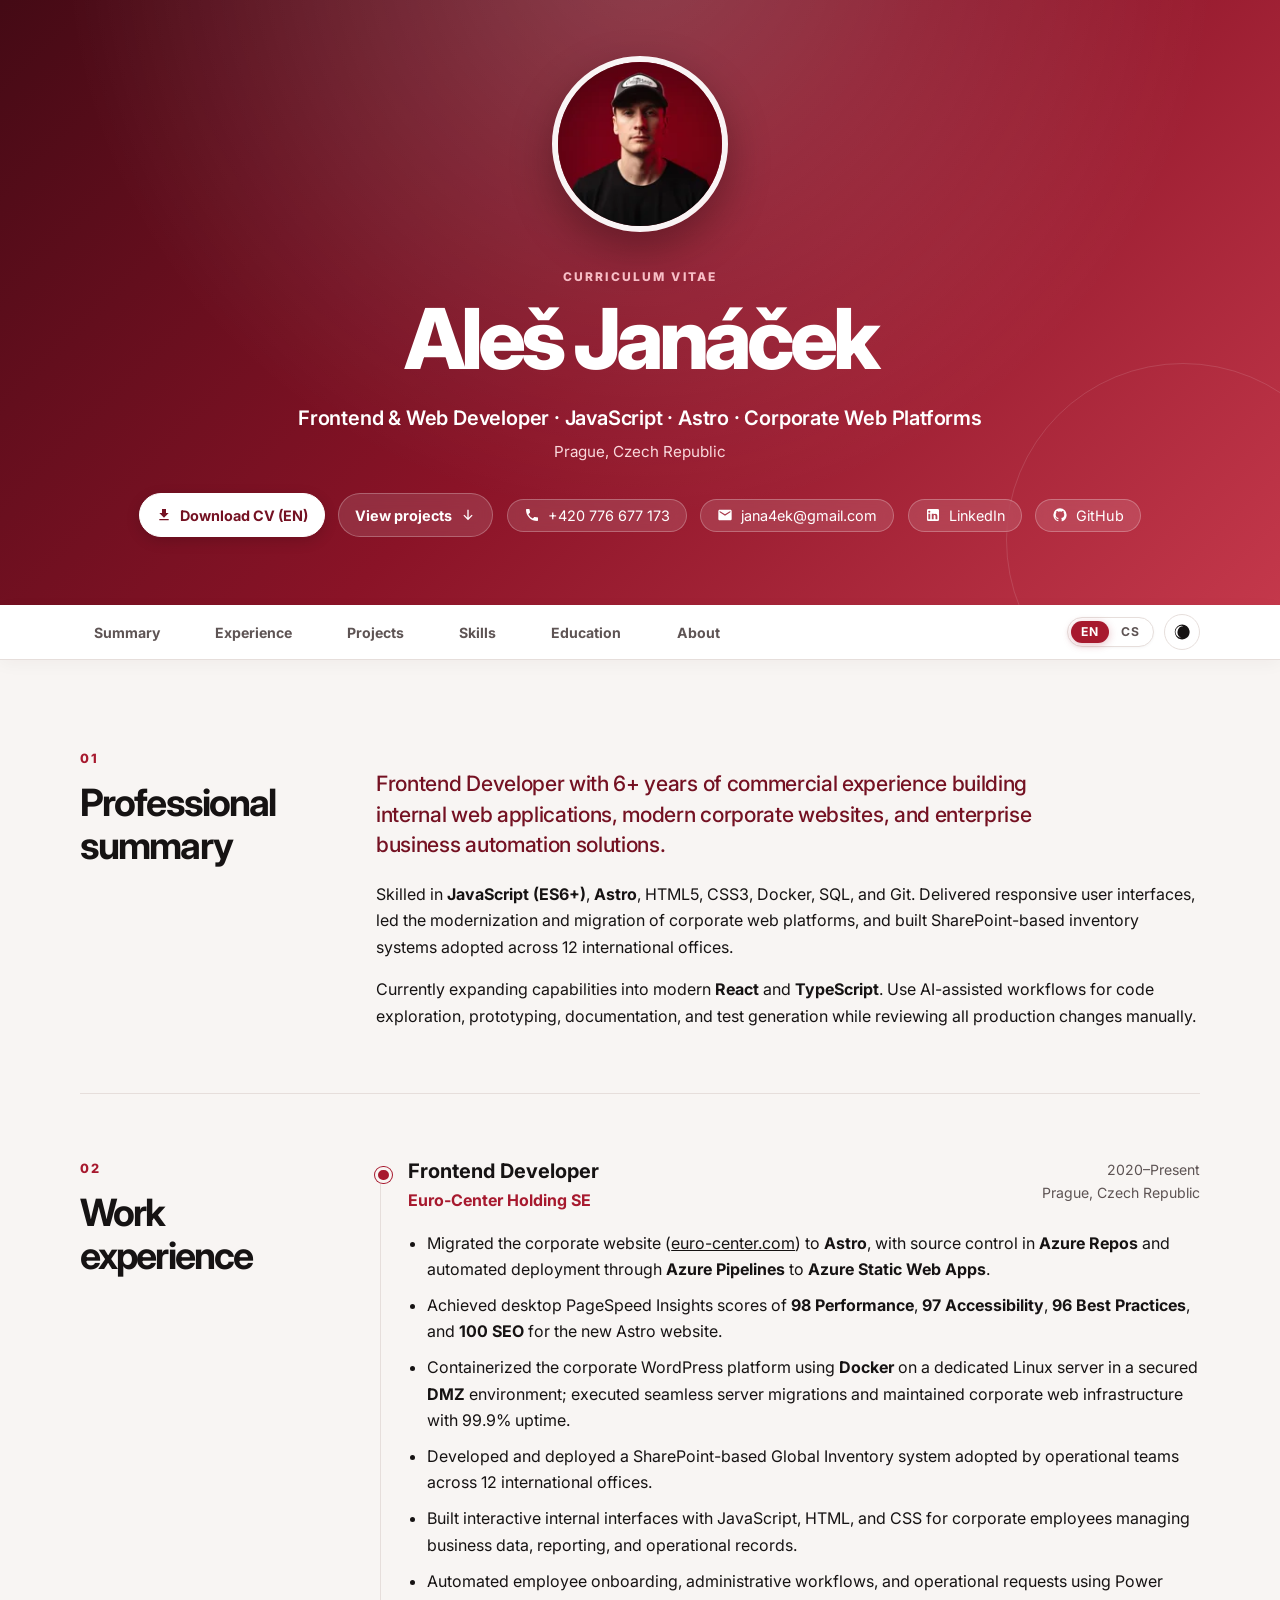
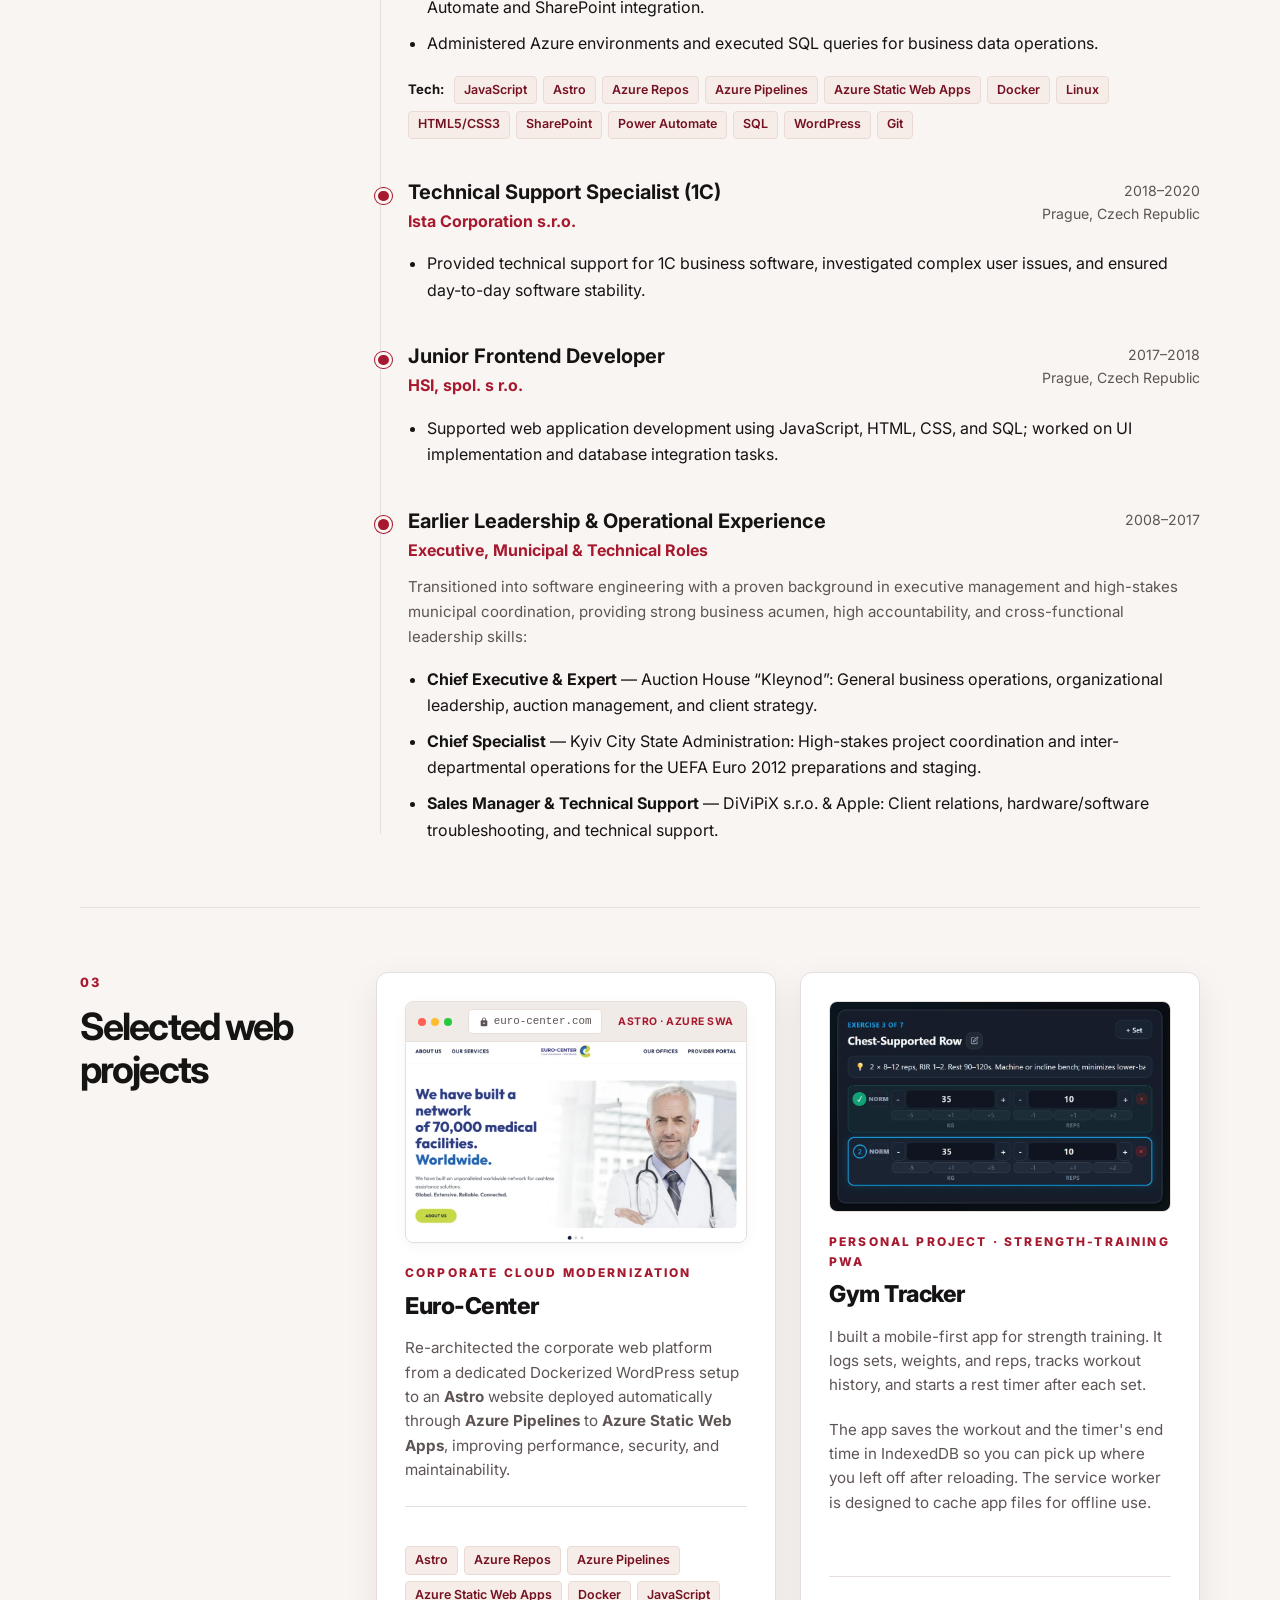
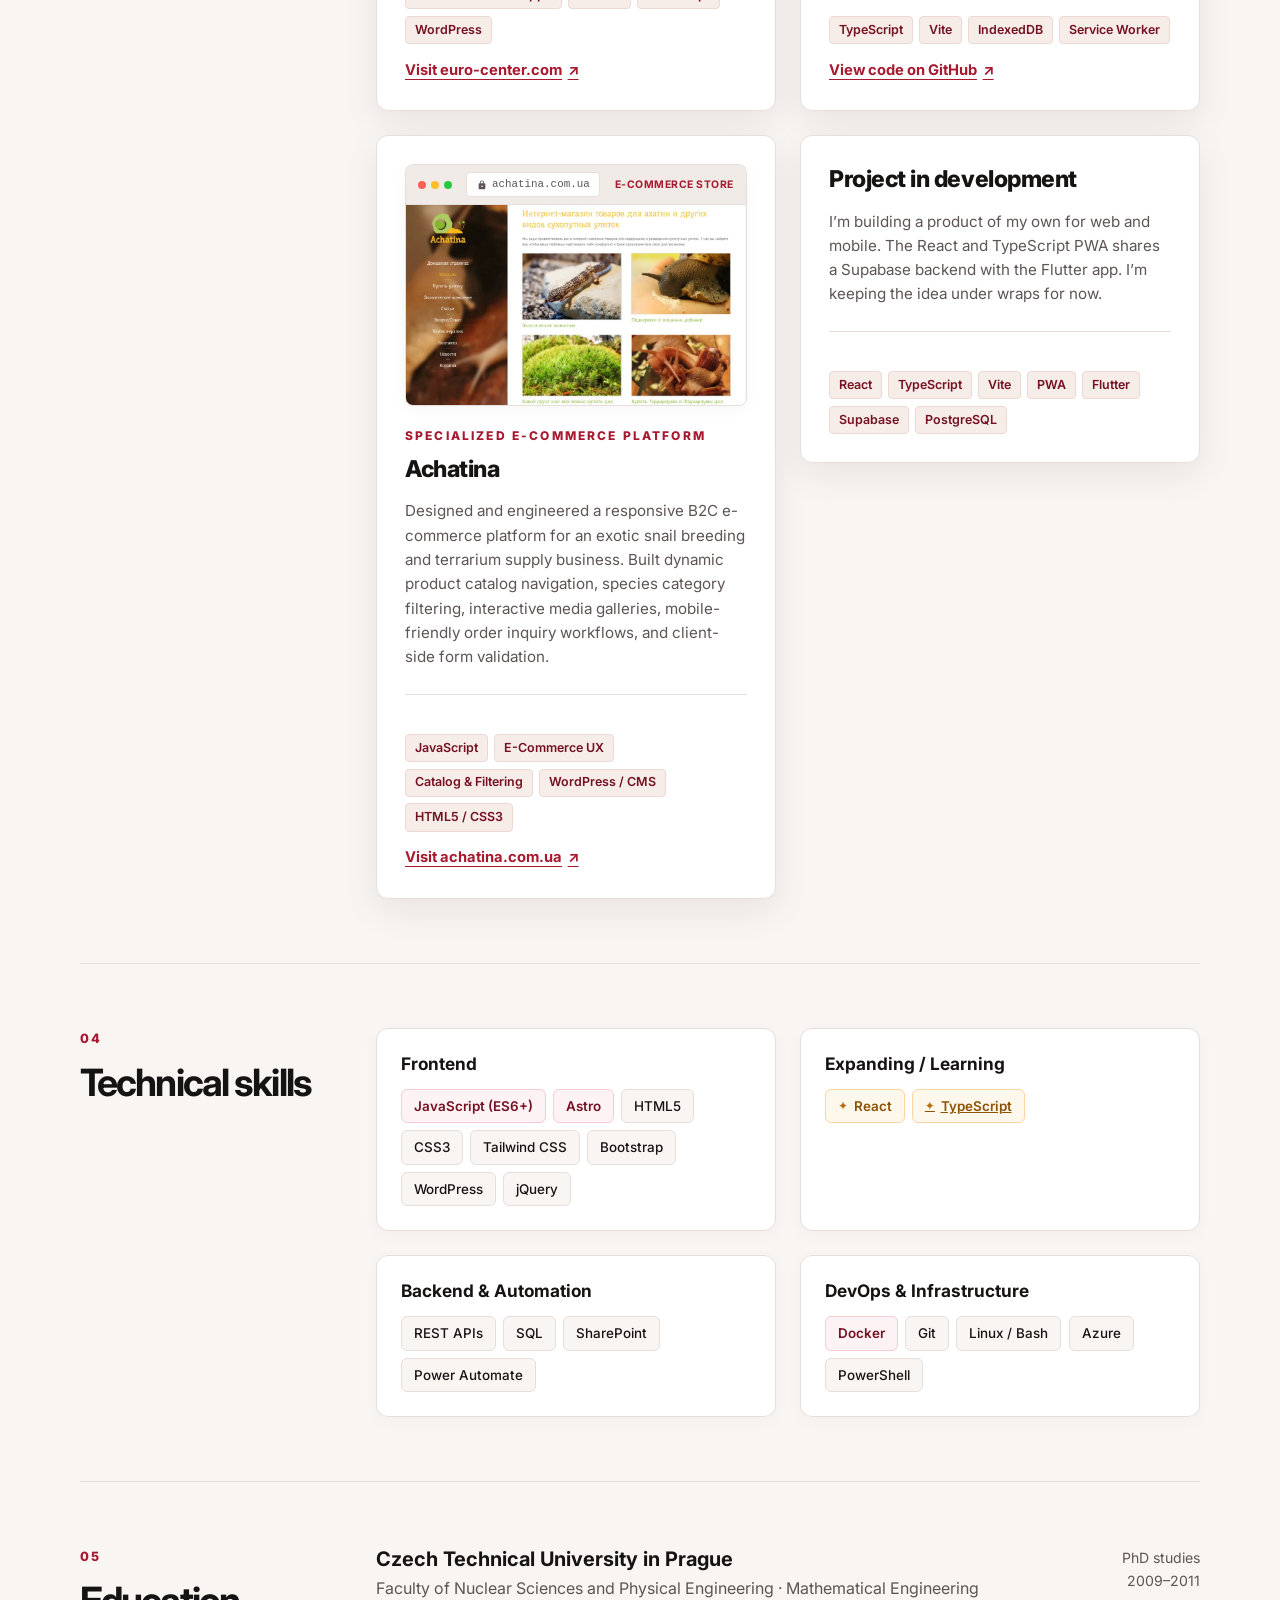
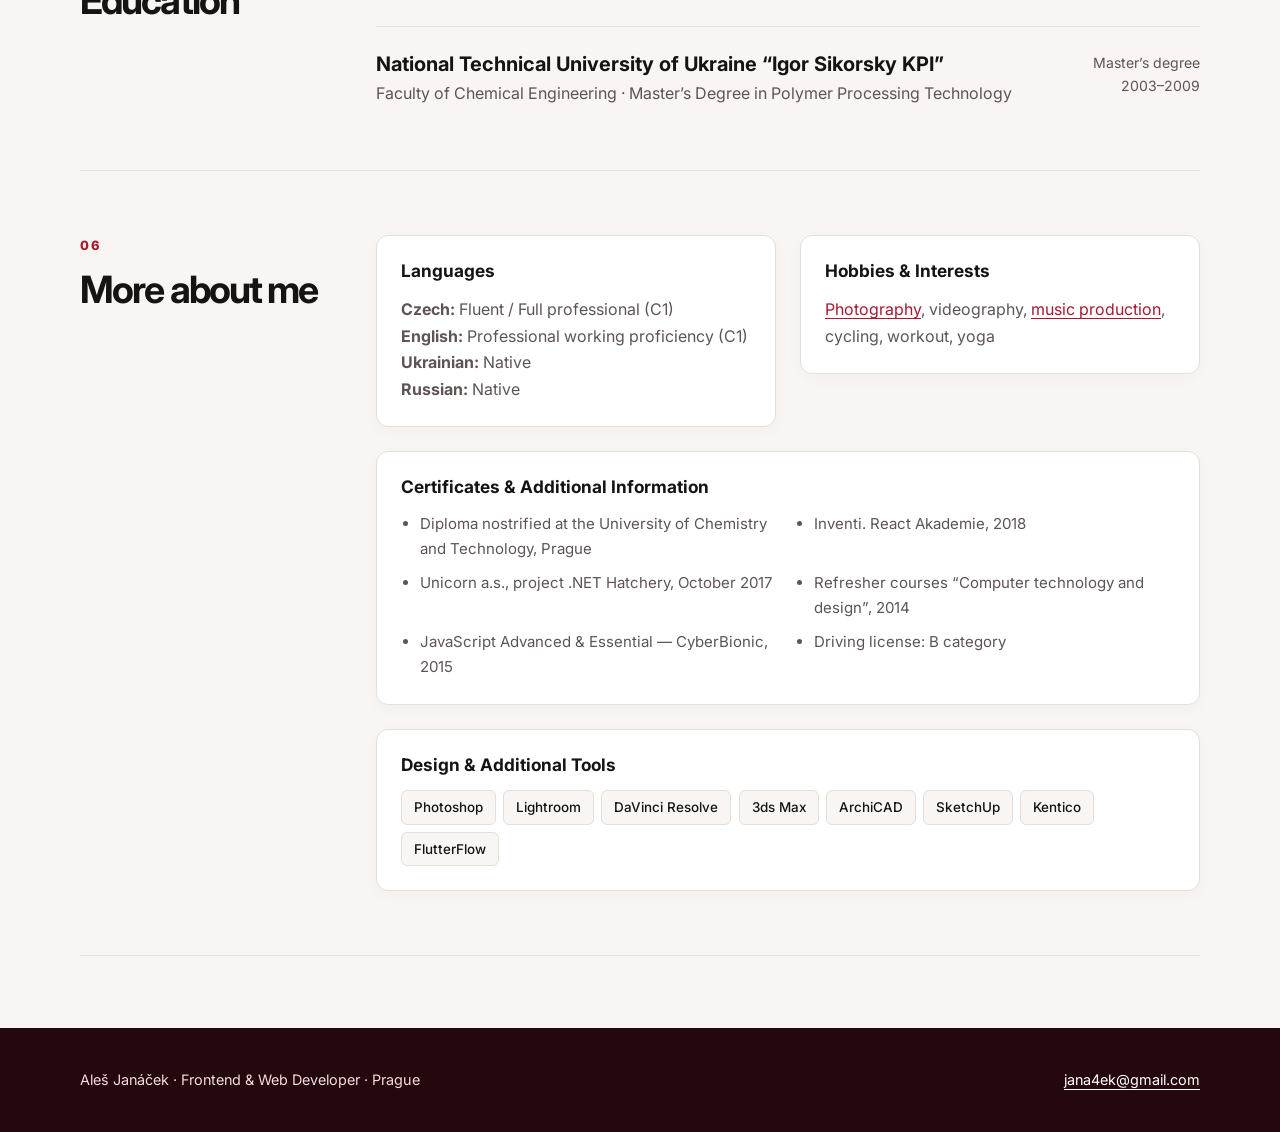
==== index.html @ 068f0a62 "feat: add an anonymous project teaser to the portfolio - Describe the project in English and Czech -" ====
<!doctype html>
<html lang="en">

<head>
    <meta charset="utf-8" />
    <meta name="viewport" content="width=device-width, initial-scale=1" />
    <meta name="description" content="Aleš Janáček — Frontend &amp; Web Developer with 6+ years of commercial experience in JavaScript, Astro, corporate web platforms, and enterprise automation. Based in Prague." />
    <title>Aleš Janáček — Frontend &amp; Web Developer</title>

    <!-- Canonical & Favicon -->
    <link rel="canonical" href="https://svitovan.github.io/" />
    <link rel="icon" type="image/svg+xml" href="favicon.svg" />

    <!-- Open Graph & Social Preview -->
    <meta property="og:type" content="profile" />
    <meta property="og:title" content="Aleš Janáček — Frontend &amp; Web Developer" />
    <meta property="og:description" content="Frontend &amp; Web Developer with 6+ years of commercial experience in JavaScript, Astro, Docker, and corporate web platforms. Based in Prague." />
    <meta property="og:url" content="https://svitovan.github.io/" />
    <meta property="og:image" content="https://svitovan.github.io/red.jpg" />

    <!-- Twitter Card -->
    <meta name="twitter:card" content="summary" />
    <meta name="twitter:title" content="Aleš Janáček — Frontend &amp; Web Developer" />
    <meta name="twitter:description" content="Frontend &amp; Web Developer based in Prague. JavaScript, Astro, corporate web platforms, Docker." />
    <meta name="twitter:image" content="https://svitovan.github.io/red.jpg" />

    <!-- Google Fonts Inter -->
    <link rel="preconnect" href="https://fonts.googleapis.com" />
    <link rel="preconnect" href="https://fonts.gstatic.com" crossorigin />
    <link href="https://fonts.googleapis.com/css2?family=Inter:wght@400;500;600;700;800&display=swap" rel="stylesheet" />

    <!-- Preload Hero Avatar for Instant LCP -->
    <link rel="preload" as="image" href="red-352.webp" type="image/webp" />

    <!-- Early Theme Init (Prevent Flash of Unstyled Theme) -->
    <script>
        (function() {
            const saved = localStorage.getItem('theme');
            if (saved) {
                document.documentElement.setAttribute('data-theme', saved);
            } else if (window.matchMedia && window.matchMedia('(prefers-color-scheme: dark)').matches) {
                document.documentElement.setAttribute('data-theme', 'dark');
            }
        })();
    </script>

    <!-- Early Language Init (Prevent Flash of Untranslated Content) -->
    <script>
        (function() {
            try {
                const urlParams = new URLSearchParams(window.location.search);
                const urlLang = urlParams.get('lang');
                const saved = localStorage.getItem('svitovan_lang');
                const browserLang = (navigator.language || '').toLowerCase();
                const preferred = urlLang === 'en' || urlLang === 'cs' ? urlLang : saved;
                const lang = preferred === 'en' || preferred === 'cs'
                    ? preferred
                    : (browserLang.startsWith('cs') || browserLang.startsWith('sk') ? 'cs' : 'en');
                if (lang === 'cs') {
                    document.documentElement.setAttribute('lang', 'cs');
                }
            } catch (e) {}
        })();
    </script>

    <!-- Schema.org JSON-LD Structured Data for Search Engines & AI Crawlers -->
    <script type="application/ld+json">
    {
        "@context": "https://schema.org",
        "@graph": [
            {
                "@type": "WebSite",
                "@id": "https://svitovan.github.io/#website",
                "url": "https://svitovan.github.io",
                "name": "Aleš Janáček — Frontend & Web Developer Portfolio & CV",
                "description": "Curriculum Vitae and portfolio of Aleš Janáček, Frontend & Web Developer based in Prague specializing in JavaScript, Astro, corporate web platforms, Docker, and Microsoft Azure.",
                "inLanguage": "en-US",
                "publisher": {
                    "@id": "https://svitovan.github.io/#person"
                }
            },
            {
                "@type": "ProfilePage",
                "@id": "https://svitovan.github.io/#profilepage",
                "url": "https://svitovan.github.io",
                "name": "Aleš Janáček — Frontend & Web Developer",
                "isPartOf": {
                    "@id": "https://svitovan.github.io/#website"
                },
                "about": {
                    "@id": "https://svitovan.github.io/#person"
                },
                "mainEntity": {
                    "@id": "https://svitovan.github.io/#person"
                },
                "primaryImageOfPage": {
                    "@id": "https://svitovan.github.io/#primaryimage"
                },
                "inLanguage": "en-US"
            },
            {
                "@type": "ImageObject",
                "@id": "https://svitovan.github.io/#primaryimage",
                "url": "https://svitovan.github.io/red.jpg",
                "contentUrl": "https://svitovan.github.io/red.jpg",
                "caption": "Aleš Janáček"
            },
            {
                "@type": "Person",
                "@id": "https://svitovan.github.io/#person",
                "name": "Aleš Janáček",
                "alternateName": "Alesh Yanachek",
                "jobTitle": "Frontend & Web Developer",
                "image": {
                    "@id": "https://svitovan.github.io/#primaryimage"
                },
                "description": "Frontend & Web Developer with 6+ years of commercial experience specializing in JavaScript, Astro, corporate web platforms, Docker in DMZ perimeters, and Microsoft Azure.",
                "url": "https://svitovan.github.io",
                "telephone": "+420 776 677 173",
                "email": "mailto:jana4ek@gmail.com",
                "address": {
                    "@type": "PostalAddress",
                    "addressLocality": "Prague",
                    "addressCountry": "CZ"
                },
                "sameAs": [
                    "https://www.linkedin.com/in/ajanacek/",
                    "https://github.com/Svitovan",
                    "https://www.flickr.com/photos/yanchyk/albums/72157648694393397",
                    "https://soundcloud.com/svitovan/tracks"
                ],
                "knowsLanguage": ["cs", "en", "uk", "ru"],
                "worksFor": {
                    "@type": "Organization",
                    "name": "Euro-Center Holding SE",
                    "url": "https://www.euro-center.com"
                },
                "hasOccupation": {
                    "@type": "Occupation",
                    "name": "Frontend & Web Developer",
                    "occupationalCategory": "15-1254.00",
                    "skills": "JavaScript, Astro, React, TypeScript, HTML5, CSS3, Docker, Microsoft Azure, Azure Repos, Azure Pipelines, Azure Static Web Apps, Git, CI/CD, Web Automation, SharePoint, Power Automate, SQL, WordPress"
                },
                "alumniOf": [
                    {
                        "@type": "CollegeOrUniversity",
                        "name": "Czech Technical University in Prague (ČVUT)",
                        "department": "Faculty of Nuclear Sciences and Physical Engineering"
                    },
                    {
                        "@type": "CollegeOrUniversity",
                        "name": "National Technical University of Ukraine “Igor Sikorsky KPI”",
                        "department": "Faculty of Chemical Engineering"
                    }
                ],
                "knowsAbout": [
                    "JavaScript",
                    "Astro",
                    "React",
                    "TypeScript",
                    "HTML5",
                    "CSS3",
                    "Docker",
                    "Microsoft Azure",
                    "Azure Repos",
                    "Azure Pipelines",
                    "Azure Static Web Apps",
                    "Git",
                    "CI/CD",
                    "Web Automation",
                    "Core Web Vitals",
                    "SharePoint",
                    "Power Automate",
                    "SQL",
                    "WordPress",
                    "Linux"
                ]
            },
            {
                "@type": "CreativeWork",
                "@id": "https://svitovan.github.io/#project-eurocenter",
                "name": "Euro-Center Corporate Platform Modernization",
                "headline": "Astro website migration deployed via Azure Pipelines to Azure Static Web Apps",
                "url": "https://www.euro-center.com",
                "creator": {
                    "@id": "https://svitovan.github.io/#person"
                },
                "keywords": [
                    "Astro",
                    "Azure Repos",
                    "Azure Pipelines",
                    "Azure Static Web Apps",
                    "JavaScript",
                    "Microsoft Azure",
                    "CI/CD",
                    "Core Web Vitals",
                    "Docker"
                ]
            },
            {
                "@type": "SoftwareSourceCode",
                "@id": "https://svitovan.github.io/#project-gym-tracker",
                "name": "Gym Tracker",
                "description": "Mobile-first strength-training PWA with workout logging, a rest timer, and local session recovery.",
                "codeRepository": "https://github.com/Svitovan/gym-tracker",
                "programmingLanguage": "TypeScript",
                "creator": {
                    "@id": "https://svitovan.github.io/#person"
                },
                "keywords": ["Vite", "IndexedDB", "Service Worker", "Progressive Web App"]
            },
            {
                "@type": "CreativeWork",
                "@id": "https://svitovan.github.io/#project-achatina",
                "name": "Achatina Specialized E-Commerce Platform",
                "headline": "Specialized B2C e-commerce platform and product catalog for exotic snails and terrarium supplies",
                "url": "https://www.achatina.com.ua",
                "creator": {
                    "@id": "https://svitovan.github.io/#person"
                },
                "keywords": [
                    "E-Commerce",
                    "JavaScript",
                    "Product Catalog",
                    "WordPress",
                    "HTML5",
                    "CSS3",
                    "Filtering"
                ]
            }
        ]
    }
    </script>

    <!-- Stylesheet with cache-busting -->
    <link rel="stylesheet" href="style.css?v=20261117_3" />
</head>

<body>
    <header class="profile-header">
        <div class="container profile">
            <picture class="profile-picture">
                <source type="image/webp" srcset="red-176.webp 1x, red-352.webp 2x" />
                <source type="image/jpeg" srcset="red-352.jpg 2x, red.jpg 1x" />
                <img class="profile-image" src="red-352.jpg" alt="Portrait of Aleš Janáček" width="176" height="176" fetchpriority="high" decoding="async" />
            </picture>
            <p class="profile-kicker" data-i18n="profile_kicker">Curriculum Vitae</p>
            <h1>Aleš Janáček</h1>
            <p class="profile-role" data-i18n="profile_role">
                Frontend &amp; Web Developer · JavaScript · Astro · Corporate Web Platforms
            </p>
            <p class="profile-location" data-i18n="profile_location">Prague, Czech Republic</p>

            <div class="profile-links">
                <div class="profile-actions">
                    <a class="contact-item cv-download-btn" href="CV-Ales-Janacek.pdf" download="CV-Ales-Janacek.pdf"
                        title="Download the English CV (PDF)"
                        data-i18n-attr="href:download_cv_file,download:download_cv_file,title:download_cv_title">
                        <svg width="16" height="16" viewBox="0 0 24 24" fill="currentColor" aria-hidden="true">
                            <path d="M19 9h-4V3H9v6H5l7 7 7-7zM5 18v2h14v-2H5z"/>
                        </svg>
                        <span data-i18n="download_cv">Download CV (EN)</span>
                    </a>
                    <a class="contact-item" href="#projects">
                        <span data-i18n="view_projects">View projects</span>
                        <svg width="16" height="16" viewBox="0 0 24 24" fill="currentColor" aria-hidden="true">
                            <path d="M11 4h2v12l4.5-4.5 1.4 1.4L12 20l-6.9-7.1 1.4-1.4L11 16z"/>
                        </svg>
                    </a>
                </div>
                <nav class="contact-links" aria-label="Contact links" data-i18n-attr="aria-label:contact_links_label">
                    <!-- Phone -->
                    <a class="contact-item" href="tel:+420776677173">
                        <svg width="16" height="16" viewBox="0 0 24 24" fill="currentColor" aria-hidden="true">
                            <path d="M6.62 10.79a15.053 15.053 0 006.59 6.59l2.2-2.2c.27-.27.67-.36 1.02-.24 1.12.37 2.33.57 3.57.57.55 0 1 .45 1 1V20c0 .55-.45 1-1 1-9.39 0-17-7.61-17-17 0-.55.45-1 1-1h3.5c.55 0 1 .45 1 1 0 1.25.2 2.45.57 3.57.11.35.03.74-.25 1.02l-2.2 2.2z"/>
                        </svg>
                        <span>+420 776 677 173</span>
                    </a>

                    <!-- Email -->
                    <a class="contact-item" href="mailto:jana4ek@gmail.com">
                        <svg width="16" height="16" viewBox="0 0 24 24" fill="currentColor" aria-hidden="true">
                            <path d="M20 4H4c-1.1 0-1.99.9-1.99 2L2 18c0 1.1.9 2 2 2h16c1.1 0 2-.9 2-2V6c0-1.1-.9-2-2-2zm0 4l-8 5-8-5V6l8 5 8-5v2z"/>
                        </svg>
                        <span>jana4ek@gmail.com</span>
                    </a>

                    <!-- LinkedIn -->
                    <a class="contact-item" href="https://www.linkedin.com/in/ajanacek/" target="_blank" rel="noreferrer">
                        <svg width="16" height="16" viewBox="0 0 24 24" fill="currentColor" aria-hidden="true">
                            <path d="M19 3a2 2 0 0 1 2 2v14a2 2 0 0 1-2 2H5a2 2 0 0 1-2-2V5a2 2 0 0 1 2-2h14m-.5 15.5v-5.3a3.26 3.26 0 0 0-3.26-3.26c-.85 0-1.84.52-2.28 1.3v-1.11h-2.79v8.37h2.79v-4.93c0-.77.62-1.4 1.39-1.4a1.4 1.4 0 0 1 1.4 1.4v4.93h2.75M6.46 8.76a1.62 1.62 0 1 0 0-3.24 1.62 1.62 0 0 0 0 3.24M7.85 18.5v-8.37H5.06v8.37h2.79z"/>
                        </svg>
                        <span>LinkedIn</span>
                    </a>

                    <!-- GitHub -->
                    <a class="contact-item" href="https://github.com/Svitovan" target="_blank" rel="noreferrer">
                        <svg width="16" height="16" viewBox="0 0 24 24" fill="currentColor" aria-hidden="true">
                            <path d="M12 2A10 10 0 0 0 2 12c0 4.42 2.87 8.17 6.84 9.5.5.08.66-.23.66-.5v-1.69c-2.77.6-3.36-1.34-3.36-1.34-.46-1.16-1.11-1.47-1.11-1.47-.91-.62.07-.6.07-.6 1 .07 1.53 1.03 1.53 1.03.87 1.52 2.34 1.07 2.91.83.1-.65.35-1.09.63-1.34-2.22-.25-4.55-1.11-4.55-4.92 0-1.11.38-2 1.03-2.71-.1-.25-.45-1.29.1-2.64 0 0 .84-.27 2.75 1.02.79-.22 1.65-.33 2.5-.33.85 0 1.71.11 2.5.33 1.91-1.29 2.75-1.02 2.75-1.02.55 1.35.2 2.39.1 2.64.65.71 1.03 1.6 1.03 2.71 0 3.82-2.34 4.66-4.57 4.91.36.31.69.92.69 1.85V21c0 .27.16.59.67.5C19.14 20.16 22 16.42 22 12A10 10 0 0 0 12 2z"/>
                        </svg>
                        <span>GitHub</span>
                    </a>
                </nav>
            </div>
        </div>
    </header>

    <nav class="page-nav" aria-label="Page navigation" data-i18n-attr="aria-label:nav_label">
        <div class="container nav-inner">
            <button class="section-menu-toggle" type="button" aria-controls="section-links" aria-expanded="false" hidden>
                <span data-i18n="nav_sections">Sections</span>
            </button>
            <div class="nav-links" id="section-links">
                <a href="#summary" data-i18n="nav_summary">Summary</a>
                <a href="#experience" data-i18n="nav_experience">Experience</a>
                <a href="#projects" data-i18n="nav_projects">Projects</a>
                <a href="#skills" data-i18n="nav_skills">Skills</a>
                <a href="#education" data-i18n="nav_education">Education</a>
                <a href="#details" data-i18n="nav_about">About</a>
            </div>
            <div class="nav-controls">
                <div class="lang-switch" role="group" aria-label="Select language" data-i18n-attr="aria-label:lang_switch_label">
                    <button type="button" class="lang-btn active" data-lang="en" aria-pressed="true">EN</button>
                    <button type="button" class="lang-btn" data-lang="cs" aria-pressed="false">CS</button>
                </div>
                <button id="theme-toggle" class="theme-toggle-btn" type="button" aria-label="Toggle dark mode" title="Toggle dark/light theme" data-i18n-attr="aria-label:theme_toggle_label,title:theme_toggle_title">
                    <svg class="sun-icon" width="18" height="18" viewBox="0 0 24 24" fill="currentColor" aria-hidden="true">
                        <path d="M12 7c-2.76 0-5 2.24-5 5s2.24 5 5 5 5-2.24 5-5-2.24-5-5-5zM2 13h2c.55 0 1-.45 1-1s-.45-1-1-1H2c-.55 0-1 .45-1 1s.45 1 1 1zm18 0h2c.55 0 1-.45 1-1s-.45-1-1-1h-2c-.55 0-1 .45-1 1s.45 1 1 1zM11 2v2c0 .55.45 1 1 1s1-.45 1-1V2c0-.55-.45-1-1-1s-1 .45-1 1zm0 18v2c0 .55.45 1 1 1s1-.45 1-1v-2c0-.55-.45-1-1-1s-1 .45-1 1zM5.99 4.58a.996.996 0 00-1.41 0 .996.996 0 000 1.41l1.06 1.06c.39.39 1.03.39 1.41 0s.39-1.03 0-1.41L5.99 4.58zm12.37 12.37a.996.996 0 00-1.41 0 .996.996 0 000 1.41l1.06 1.06c.39.39 1.03.39 1.41 0s.39-1.03 0-1.41l-1.06-1.06zm1.06-10.96a.996.996 0 000-1.41.996.996 0 00-1.41 0l-1.06 1.06c-.39.39-.39 1.03 0 1.41s1.03.39 1.41 0l1.06-1.06zM7.05 18.36a.996.996 0 000-1.41.996.996 0 000-1.41l-1.06 1.06c-.39.39-.39 1.03 0 1.41s1.03.39 1.41 0l1.06-1.06z"/>
                    </svg>
                    <svg class="moon-icon" width="18" height="18" viewBox="0 0 24 24" fill="currentColor" aria-hidden="true">
                        <path d="M12.3 2a10 10 0 00-1.9 19.8 10 10 0 0011.6-11.6A10 10 0 0012.3 2zm-1 17.8A8 8 0 1113.8 4.2a8.04 8.04 0 00-2.5 15.6z"/>
                    </svg>
                </button>
            </div>
        </div>
    </nav>

    <main class="container content">
        <!-- 01 Summary -->
        <section id="summary" class="section intro-section" aria-labelledby="summary-title">
            <div class="section-label">
                <span>01</span>
                <h2 id="summary-title" data-i18n="summary_title">Professional summary</h2>
            </div>
            <div class="section-body">
                <p class="lead" data-i18n="summary_lead">
                    Frontend Developer with 6+ years of commercial experience building internal web applications, modern corporate websites, and enterprise business automation solutions.
                </p>
                <p data-i18n-html="summary_p2">
                    Skilled in <strong>JavaScript (ES6+)</strong>, <strong>Astro</strong>, HTML5, CSS3, Docker, SQL, and Git. Delivered responsive user interfaces, led the modernization and migration of corporate web platforms, and built SharePoint-based inventory systems adopted across 12 international offices.
                </p>
                <p data-i18n-html="summary_p3">
                    Currently expanding capabilities into modern <strong>React</strong> and <strong>TypeScript</strong>. Use AI-assisted workflows for code exploration, prototyping, documentation, and test generation while reviewing all production changes manually.
                </p>
            </div>
        </section>

        <!-- 02 Experience -->
        <section id="experience" class="section" aria-labelledby="experience-title">
            <div class="section-label">
                <span>02</span>
                <h2 id="experience-title" data-i18n="experience_title">Work experience</h2>
            </div>
            <div class="section-body timeline">
                <article class="timeline-item">
                    <div class="item-heading">
                        <div>
                            <h3 data-i18n="exp1_role">Frontend Developer</h3>
                            <p class="company">Euro-Center Holding SE</p>
                        </div>
                        <p class="date" data-i18n-html="exp1_date">
                            2020–Present<br />Prague, Czech Republic
                        </p>
                    </div>
                    <ul>
                        <li data-i18n-html="exp1_b1">
                            Migrated the corporate website (<a href="https://www.euro-center.com" target="_blank" rel="noreferrer">euro-center.com</a>) to <strong>Astro</strong>, with source control in <strong>Azure Repos</strong> and automated deployment through <strong>Azure Pipelines</strong> to <strong>Azure Static Web Apps</strong>.
                        </li>
                        <li data-i18n-html="exp1_b2">
                            Achieved desktop PageSpeed Insights scores of <strong>98 Performance</strong>, <strong>97 Accessibility</strong>, <strong>96 Best Practices</strong>, and <strong>100 SEO</strong> for the new Astro website.
                        </li>
                        <li data-i18n-html="exp1_b3">
                            Containerized the corporate WordPress platform using <strong>Docker</strong> on a dedicated Linux server in a secured <strong>DMZ</strong> environment; executed seamless server migrations and maintained corporate web infrastructure with 99.9% uptime.
                        </li>
                        <li data-i18n-html="exp1_b4">
                            Developed and deployed a SharePoint-based Global Inventory system adopted by operational teams across 12 international offices.
                        </li>
                        <li data-i18n-html="exp1_b5">
                            Built interactive internal interfaces with JavaScript, HTML, and CSS for corporate employees managing business data, reporting, and operational records.
                        </li>
                        <li data-i18n-html="exp1_b6">
                            Automated employee onboarding, administrative workflows, and operational requests using Power Automate and SharePoint integration.
                        </li>
                        <li data-i18n-html="exp1_b7">
                            Administered Azure environments and executed SQL queries for business data operations.
                        </li>
                    </ul>
                    <div class="tech-tag-list">
                        <span class="tech-tag-label">Tech:</span>
                        <span class="tech-tag">JavaScript</span>
                        <span class="tech-tag">Astro</span>
                        <span class="tech-tag">Azure Repos</span>
                        <span class="tech-tag">Azure Pipelines</span>
                        <span class="tech-tag">Azure Static Web Apps</span>
                        <span class="tech-tag">Docker</span>
                        <span class="tech-tag">Linux</span>
                        <span class="tech-tag">HTML5/CSS3</span>
                        <span class="tech-tag">SharePoint</span>
                        <span class="tech-tag">Power Automate</span>
                        <span class="tech-tag">SQL</span>
                        <span class="tech-tag">WordPress</span>
                        <span class="tech-tag">Git</span>
                    </div>
                </article>

                <article class="timeline-item">
                    <div class="item-heading">
                        <div>
                            <h3 data-i18n="exp2_role">Technical Support Specialist (1C)</h3>
                            <p class="company">Ista Corporation s.r.o.</p>
                        </div>
                        <p class="date" data-i18n-html="exp2_date">
                            2018–2020<br />Prague, Czech Republic
                        </p>
                    </div>
                    <ul>
                        <li data-i18n="exp2_b1">
                            Provided technical support for 1C business software, investigated complex user issues, and ensured day-to-day software stability.
                        </li>
                    </ul>
                </article>

                <article class="timeline-item">
                    <div class="item-heading">
                        <div>
                            <h3 data-i18n="exp3_role">Junior Frontend Developer</h3>
                            <p class="company">HSI, spol. s r.o.</p>
                        </div>
                        <p class="date" data-i18n-html="exp3_date">
                            2017–2018<br />Prague, Czech Republic
                        </p>
                    </div>
                    <ul>
                        <li data-i18n="exp3_b1">
                            Supported web application development using JavaScript, HTML, CSS, and SQL; worked on UI implementation and database integration tasks.
                        </li>
                    </ul>
                </article>

                <article class="timeline-item">
                    <div class="item-heading">
                        <div>
                            <h3 data-i18n="exp4_title">Earlier Leadership &amp; Operational Experience</h3>
                            <p class="company" data-i18n="exp4_subtitle">Executive, Municipal &amp; Technical Roles</p>
                        </div>
                        <p class="date" data-i18n="exp4_date">2008–2017</p>
                    </div>
                    <p style="margin: 0.75rem 0 0.5rem; color: var(--muted); font-size: 0.94rem;" data-i18n="exp4_intro">
                        Transitioned into software engineering with a proven background in executive management and high-stakes municipal coordination, providing strong business acumen, high accountability, and cross-functional leadership skills:
                    </p>
                    <ul>
                        <li data-i18n-html="exp4_b1">
                            <strong>Chief Executive &amp; Expert</strong> — Auction House “Kleynod”: General business operations, organizational leadership, auction management, and client strategy.
                        </li>
                        <li data-i18n-html="exp4_b2">
                            <strong>Chief Specialist</strong> — Kyiv City State Administration: High-stakes project coordination and inter-departmental operations for the UEFA Euro 2012 preparations and staging.
                        </li>
                        <li data-i18n-html="exp4_b3">
                            <strong>Sales Manager &amp; Technical Support</strong> — DiViPiX s.r.o. &amp; Apple: Client relations, hardware/software troubleshooting, and technical support.
                        </li>
                    </ul>
                </article>
            </div>
        </section>

        <!-- 03 Projects -->
        <section id="projects" class="section" aria-labelledby="projects-title">
            <div class="section-label">
                <span>03</span>
                <h2 id="projects-title" data-i18n="projects_title">Selected web projects</h2>
            </div>
            <div class="section-body project-grid">
                <!-- Euro-Center Card -->
                <article class="project-card">
                    <div>
                        <!-- Visual Browser Mockup with Real Screenshot -->
                        <a class="browser-mockup-link" href="https://www.euro-center.com" target="_blank" rel="noreferrer" title="Visit euro-center.com (opens in new tab)" data-i18n-attr="title:proj1_mockup_title">
                            <div class="browser-mockup">
                                <div class="browser-chrome">
                                    <div class="browser-dots">
                                        <span class="dot red"></span>
                                        <span class="dot yellow"></span>
                                        <span class="dot green"></span>
                                    </div>
                                    <div class="browser-address">
                                        <svg width="10" height="10" viewBox="0 0 24 24" fill="currentColor">
                                            <path d="M18 8h-1V6c0-2.76-2.24-5-5-5S7 3.24 7 6v2H6c-1.1 0-2 .9-2 2v10c0 1.1.9 2 2 2h12c1.1 0 2-.9 2-2V10c0-1.1-.9-2-2-2zm-6 9c-1.1 0-2-.9-2-2s.9-2 2-2 2 .9 2 2-.9 2-2 2zm3.1-9H8.9V6c0-1.71 1.39-3.1 3.1-3.1 1.71 0 3.1 1.39 3.1 3.1v2z"/>
                                        </svg>
                                        <span>euro-center.com</span>
                                    </div>
                                    <div class="browser-badge">Astro · Azure SWA</div>
                                </div>
                                <div class="browser-screenshot-viewport">
                                    <picture>
                                        <source type="image/webp" srcset="assets/euro-center-preview.webp" />
                                        <img class="browser-screenshot" src="assets/euro-center-preview.jpg" alt="Euro-Center Holding Corporate Website Preview" width="1024" height="862" loading="lazy" decoding="async" />
                                    </picture>
                                    <span class="browser-hover-overlay">
                                        <span data-i18n="proj1_overlay">Visit euro-center.com ↗</span>
                                    </span>
                                </div>
                            </div>
                        </a>

                        <p class="project-type" data-i18n="proj1_type">Corporate Cloud Modernization</p>
                        <h3>Euro-Center</h3>
                        <p class="project-summary" data-i18n-html="proj1_summary">
                            Re-architected the corporate web platform from a dedicated Dockerized WordPress setup to an <strong>Astro</strong> website deployed automatically through <strong>Azure Pipelines</strong> to <strong>Azure Static Web Apps</strong>, improving performance, security, and maintainability.
                        </p>
                    </div>
                    <div class="project-footer">
                        <div class="tech-tag-list">
                            <span class="tech-tag">Astro</span>
                            <span class="tech-tag">Azure Repos</span>
                            <span class="tech-tag">Azure Pipelines</span>
                            <span class="tech-tag">Azure Static Web Apps</span>
                            <span class="tech-tag">Docker</span>
                            <span class="tech-tag">JavaScript</span>
                            <span class="tech-tag">WordPress</span>
                        </div>
                        <a class="project-link" href="https://www.euro-center.com" target="_blank" rel="noreferrer" data-i18n-html="proj1_link">
                            Visit euro-center.com <span aria-hidden="true">↗</span>
                        </a>
                    </div>
                </article>

                <article class="project-card" id="project-gym-tracker" aria-labelledby="gym-tracker-title">
                    <div>
                        <img class="project-preview" src="assets/gym-tracker-preview.webp"
                            alt="Gym Tracker workout screen with a completed set and controls for weights and reps"
                            data-i18n-attr="alt:gym_tracker_preview_alt"
                            width="960" height="589" loading="lazy" decoding="async" />
                        <p class="project-type" data-i18n="gym_tracker_type">Personal project · Strength-training PWA</p>
                        <h3 id="gym-tracker-title">Gym Tracker</h3>
                        <p class="project-summary" data-i18n="gym_tracker_summary">
                            I built a mobile-first app for strength training. It logs sets, weights, and reps, tracks workout history, and starts a rest timer after each set.
                        </p>
                        <p class="project-summary" data-i18n="gym_tracker_offline">
                            The app saves the workout and the timer's end time in IndexedDB so you can pick up where you left off after reloading. The service worker is designed to cache app files for offline use.
                        </p>
                    </div>
                    <div class="project-footer">
                        <div class="tech-tag-list">
                            <span class="tech-tag">TypeScript</span>
                            <span class="tech-tag">Vite</span>
                            <span class="tech-tag">IndexedDB</span>
                            <span class="tech-tag">Service Worker</span>
                        </div>
                        <a class="project-link" href="https://github.com/Svitovan/gym-tracker" target="_blank" rel="noreferrer">
                            <span data-i18n="gym_tracker_link">View code on GitHub</span> <span aria-hidden="true">↗</span>
                        </a>
                    </div>
                </article>

                <!-- Achatina Card -->
                <article class="project-card">
                    <div>
                        <!-- Visual Browser Mockup with Real Screenshot -->
                        <a class="browser-mockup-link" href="https://www.achatina.com.ua" target="_blank" rel="noreferrer" title="Visit achatina.com.ua (opens in new tab)" data-i18n-attr="title:proj2_mockup_title">
                            <div class="browser-mockup">
                                <div class="browser-chrome">
                                    <div class="browser-dots">
                                        <span class="dot red"></span>
                                        <span class="dot yellow"></span>
                                        <span class="dot green"></span>
                                    </div>
                                    <div class="browser-address">
                                        <svg width="10" height="10" viewBox="0 0 24 24" fill="currentColor">
                                            <path d="M18 8h-1V6c0-2.76-2.24-5-5-5S7 3.24 7 6v2H6c-1.1 0-2 .9-2 2v10c0 1.1.9 2 2 2h12c1.1 0 2-.9 2-2V10c0-1.1-.9-2-2-2zm-6 9c-1.1 0-2-.9-2-2s.9-2 2-2 2 .9 2 2-.9 2-2 2zm3.1-9H8.9V6c0-1.71 1.39-3.1 3.1-3.1 1.71 0 3.1 1.39 3.1 3.1v2z"/>
                                        </svg>
                                        <span>achatina.com.ua</span>
                                    </div>
                                    <div class="browser-badge" data-i18n="proj2_badge">E-Commerce Store</div>
                                </div>
                                <div class="browser-screenshot-viewport">
                                    <picture>
                                        <source type="image/webp" srcset="assets/achatina-preview.webp" />
                                        <img class="browser-screenshot" src="assets/achatina-preview.jpg" alt="Achatina Specialized E-Commerce Store Preview" width="1024" height="622" loading="lazy" decoding="async" />
                                    </picture>
                                    <span class="browser-hover-overlay">
                                        <span data-i18n="proj2_overlay">Visit achatina.com.ua ↗</span>
                                    </span>
                                </div>
                            </div>
                        </a>

                        <p class="project-type" data-i18n="proj2_type">Specialized E-Commerce Platform</p>
                        <h3>Achatina</h3>
                        <p class="project-summary" data-i18n="proj2_summary">
                            Designed and engineered a responsive B2C e-commerce platform for an exotic snail breeding and terrarium supply business. Built dynamic product catalog navigation, species category filtering, interactive media galleries, mobile-friendly order inquiry workflows, and client-side form validation.
                        </p>
                    </div>
                    <div class="project-footer">
                        <div class="tech-tag-list">
                            <span class="tech-tag">JavaScript</span>
                            <span class="tech-tag">E-Commerce UX</span>
                            <span class="tech-tag">Catalog &amp; Filtering</span>
                            <span class="tech-tag">WordPress / CMS</span>
                            <span class="tech-tag">HTML5 / CSS3</span>
                        </div>
                        <a class="project-link" href="https://www.achatina.com.ua" target="_blank" rel="noreferrer" data-i18n-html="proj2_link">
                            Visit achatina.com.ua <span aria-hidden="true">↗</span>
                        </a>
                    </div>
                </article>

                <article class="project-card project-card--teaser" id="project-in-development" aria-labelledby="project-in-development-title">
                    <div>
                        <h3 id="project-in-development-title" data-i18n="project_in_development_title">Project in development</h3>
                        <p class="project-summary" data-i18n="project_in_development_summary">
                            I’m building a product of my own for web and mobile. The React and TypeScript PWA shares a Supabase backend with the Flutter app. I’m keeping the idea under wraps for now.
                        </p>
                    </div>
                    <div class="project-footer">
                        <div class="tech-tag-list">
                            <span class="tech-tag">React</span>
                            <span class="tech-tag">TypeScript</span>
                            <span class="tech-tag">Vite</span>
                            <span class="tech-tag">PWA</span>
                            <span class="tech-tag">Flutter</span>
                            <span class="tech-tag">Supabase</span>
                            <span class="tech-tag">PostgreSQL</span>
                        </div>
                    </div>
                </article>
            </div>
        </section>

        <!-- 04 Skills -->
        <section id="skills" class="section" aria-labelledby="skills-title">
            <div class="section-label">
                <span>04</span>
                <h2 id="skills-title" data-i18n="skills_title">Technical skills</h2>
            </div>
            <div class="section-body skills-grid">
                <div class="skill-group">
                    <h3 data-i18n="skills_group_frontend">Frontend</h3>
                    <div class="skill-badges">
                        <span class="skill-badge highlight">JavaScript (ES6+)</span>
                        <span class="skill-badge highlight">Astro</span>
                        <span class="skill-badge">HTML5</span>
                        <span class="skill-badge">CSS3</span>
                        <span class="skill-badge">Tailwind CSS</span>
                        <span class="skill-badge">Bootstrap</span>
                        <span class="skill-badge">WordPress</span>
                        <span class="skill-badge">jQuery</span>
                    </div>
                </div>

                <div class="skill-group">
                    <h3 data-i18n="skills_group_learning">Expanding / Learning</h3>
                    <div class="skill-badges">
                        <span class="skill-badge learning">React</span>
                        <a class="skill-badge learning" href="#project-gym-tracker"
                            aria-label="TypeScript in Gym Tracker" data-i18n-attr="aria-label:gym_tracker_skill_link">TypeScript</a>
                    </div>
                </div>

                <div class="skill-group">
                    <h3 data-i18n="skills_group_backend">Backend &amp; Automation</h3>
                    <div class="skill-badges">
                        <span class="skill-badge">REST APIs</span>
                        <span class="skill-badge">SQL</span>
                        <span class="skill-badge">SharePoint</span>
                        <span class="skill-badge">Power Automate</span>
                    </div>
                </div>

                <div class="skill-group">
                    <h3 data-i18n="skills_group_devops">DevOps &amp; Infrastructure</h3>
                    <div class="skill-badges">
                        <span class="skill-badge highlight">Docker</span>
                        <span class="skill-badge">Git</span>
                        <span class="skill-badge">Linux / Bash</span>
                        <span class="skill-badge">Azure</span>
                        <span class="skill-badge">PowerShell</span>
                    </div>
                </div>
            </div>
        </section>

        <!-- 05 Education -->
        <section id="education" class="section" aria-labelledby="education-title">
            <div class="section-label">
                <span>05</span>
                <h2 id="education-title" data-i18n="education_title">Education</h2>
            </div>
            <div class="section-body education-list">
                <article class="education-item">
                    <div>
                        <h3 data-i18n="edu1_school">Czech Technical University in Prague</h3>
                        <p data-i18n="edu1_fac">Faculty of Nuclear Sciences and Physical Engineering · Mathematical Engineering</p>
                    </div>
                    <p class="date" data-i18n-html="edu1_date">PhD studies<br />2009–2011</p>
                </article>
                <article class="education-item">
                    <div>
                        <h3 data-i18n="edu2_school">National Technical University of Ukraine “Igor Sikorsky KPI”</h3>
                        <p data-i18n="edu2_fac">Faculty of Chemical Engineering · Master’s Degree in Polymer Processing Technology</p>
                    </div>
                    <p class="date" data-i18n-html="edu2_date">Master’s degree<br />2003–2009</p>
                </article>
            </div>
        </section>

        <!-- 06 More About Me -->
        <section id="details" class="section details-section" aria-labelledby="details-title">
            <div class="section-label">
                <span>06</span>
                <h2 id="details-title" data-i18n="details_title">More about me</h2>
            </div>
            <div class="section-body details-grid">
                <div>
                    <h3 data-i18n="details_languages_title">Languages</h3>
                    <p data-i18n-html="details_languages_p">
                        <strong>Czech:</strong> Fluent / Full professional (C1)<br />
                        <strong>English:</strong> Professional working proficiency (C1)<br />
                        <strong>Ukrainian:</strong> Native<br />
                        <strong>Russian:</strong> Native
                    </p>
                </div>
                <div>
                    <h3 data-i18n="details_hobbies_title">Hobbies &amp; Interests</h3>
                    <p data-i18n-html="details_hobbies_p">
                        <a href="https://www.flickr.com/photos/yanchyk/albums/72157648694393397" target="_blank" rel="noreferrer">Photography</a>, videography, <a href="https://soundcloud.com/svitovan/tracks" target="_blank" rel="noreferrer">music production</a>, cycling, workout, yoga
                    </p>
                </div>
                <div class="wide-detail">
                    <h3 data-i18n="details_certs_title">Certificates &amp; Additional Information</h3>
                    <ul>
                        <li data-i18n="details_certs_1">Diploma nostrified at the University of Chemistry and Technology, Prague</li>
                        <li data-i18n="details_certs_2">Inventi. React Akademie, 2018</li>
                        <li data-i18n="details_certs_3">Unicorn a.s., project .NET Hatchery, October 2017</li>
                        <li data-i18n="details_certs_4">Refresher courses “Computer technology and design”, 2014</li>
                        <li data-i18n="details_certs_5">JavaScript Advanced &amp; Essential — CyberBionic, 2015</li>
                        <li data-i18n="details_certs_6">Driving license: B category</li>
                    </ul>
                </div>

                <div class="wide-detail">
                    <h3 data-i18n="details_tools_title">Design &amp; Additional Tools</h3>
                    <div class="skill-badges">
                        <span class="skill-badge">Photoshop</span>
                        <span class="skill-badge">Lightroom</span>
                        <span class="skill-badge">DaVinci Resolve</span>
                        <span class="skill-badge">3ds Max</span>
                        <span class="skill-badge">ArchiCAD</span>
                        <span class="skill-badge">SketchUp</span>
                        <span class="skill-badge">Kentico</span>
                        <span class="skill-badge">FlutterFlow</span>
                    </div>
                </div>
            </div>
        </section>
    </main>

    <footer class="site-footer">
        <div class="container footer-inner">
            <p data-i18n="footer_text">Aleš Janáček · Frontend &amp; Web Developer · Prague</p>
            <a href="mailto:jana4ek@gmail.com">jana4ek@gmail.com</a>
        </div>
    </footer>

    <!-- Interactive Copy Toast -->
    <div id="toast" class="toast-notification" aria-live="polite">
        <svg viewBox="0 0 20 20">
            <path d="M16.7 5.3a1 1 0 010 1.4l-8 8a1 1 0 01-1.4 0l-4-4a1 1 0 111.4-1.4L8 12.6l7.3-7.3a1 1 0 011.4 0z"/>
        </svg>
        <span id="toast-text" data-i18n="toast_copied">Copied to clipboard!</span>
    </div>

    <!-- Localization Engine -->
    <script src="scripts/i18n.js?v=20261117_4"></script>

    <!-- Micro-interactivity: Scrollspy & Clipboard Copy -->
    <script>
        document.addEventListener('DOMContentLoaded', () => {
            // 1. Toast & Copy to Clipboard
            const toast = document.getElementById('toast');
            const toastText = document.getElementById('toast-text');
            let toastTimer;

            function showToast(message) {
                toastText.textContent = message;
                toast.classList.add('active');
                clearTimeout(toastTimer);
                toastTimer = setTimeout(() => {
                    toast.classList.remove('active');
                }, 2200);
            }

            document.querySelectorAll('[data-copy]').forEach(button => {
                button.addEventListener('click', (e) => {
                    e.preventDefault();
                    e.stopPropagation();
                    const text = button.getAttribute('data-copy');
                    const prefix = (window.svitovani18n && window.svitovani18n.getTranslation('toast_copied_prefix')) || 'Copied: ';
                    if (navigator.clipboard) {
                        navigator.clipboard.writeText(text).then(() => {
                            showToast(`${prefix}${text}`);
                        }).catch(() => {
                            showToast(`${prefix}${text}`);
                        });
                    } else {
                        const input = document.createElement('input');
                        input.value = text;
                        document.body.appendChild(input);
                        input.select();
                        document.execCommand('copy');
                        document.body.removeChild(input);
                        showToast(`${prefix}${text}`);
                    }
                });
            });

            // 2. Scrollspy for navigation
            const sections = document.querySelectorAll('section[id]');
            const navLinks = document.querySelectorAll('.nav-inner a');

            function onScroll() {
                const scrollPos = window.scrollY + 120;
                let currentId = '';

                sections.forEach(section => {
                    const top = section.offsetTop;
                    const height = section.offsetHeight;
                    if (scrollPos >= top && scrollPos < top + height) {
                        currentId = section.getAttribute('id');
                    }
                });

                navLinks.forEach(link => {
                    link.classList.remove('active');
                    if (link.getAttribute('href') === `#${currentId}`) {
                        link.classList.add('active');
                    }
                });
            }

            window.addEventListener('scroll', onScroll, { passive: true });
            onScroll();

            // 3. Mobile section menu
            const sectionMenuToggle = document.querySelector('.section-menu-toggle');
            const sectionLinks = document.getElementById('section-links');
            const pageNav = document.querySelector('.page-nav');

            function closeSectionMenu() {
                sectionMenuToggle.setAttribute('aria-expanded', 'false');
            }

            sectionMenuToggle.hidden = false;
            sectionMenuToggle.addEventListener('click', () => {
                const expanded = sectionMenuToggle.getAttribute('aria-expanded') === 'true';
                sectionMenuToggle.setAttribute('aria-expanded', String(!expanded));
            });
            sectionLinks.addEventListener('click', (event) => {
                if (event.target.closest('a')) closeSectionMenu();
            });
            pageNav.addEventListener('keydown', (event) => {
                if (event.key === 'Escape' && sectionMenuToggle.getAttribute('aria-expanded') === 'true') {
                    closeSectionMenu();
                    sectionMenuToggle.focus();
                }
            });

            // 4. Theme Toggle Handler
            const themeToggleBtn = document.getElementById('theme-toggle');
            if (themeToggleBtn) {
                themeToggleBtn.addEventListener('click', () => {
                    const currentTheme = document.documentElement.getAttribute('data-theme') || 
                        (window.matchMedia('(prefers-color-scheme: dark)').matches ? 'dark' : 'light');
                    const newTheme = currentTheme === 'dark' ? 'light' : 'dark';
                    document.documentElement.setAttribute('data-theme', newTheme);
                    localStorage.setItem('theme', newTheme);
                });
            }
        });
    </script>
</body>

</html>
---- style.css ----
:root {
  --ink: #161313;
  --muted: #5e5454;
  --soft: #f8f5f3;
  --soft-hover: #f1ebe8;
  --line: #e6dedb;
  --accent: #a7192e;
  --accent-dark: #741122;
  --accent-light: #fbecee;
  --accent-pill: #fdf3f4;
  --white: #ffffff;
  --max-width: 1120px;
  --shadow: 0 12px 35px rgba(68, 23, 27, 0.08);
  --shadow-hover: 0 20px 50px rgba(68, 23, 27, 0.15);
  --radius: 0.75rem;
  --nav-bg: rgba(255, 255, 255, 0.94);
  --card-bg: #ffffff;
}

[data-theme="dark"] {
  --ink: #f5eded;
  --muted: #a69c9b;
  --soft: #120f10;
  --soft-hover: #1f191b;
  --line: #2d2426;
  --accent: #e54258;
  --accent-dark: #fca5b1;
  --accent-light: #2c1015;
  --accent-pill: #250d12;
  --white: #1a1617;
  --card-bg: #1a1617;
  --shadow: 0 12px 35px rgba(0, 0, 0, 0.45);
  --shadow-hover: 0 20px 50px rgba(0, 0, 0, 0.65);
  --nav-bg: rgba(18, 15, 16, 0.94);
}

@media (prefers-color-scheme: dark) {
  :root:not([data-theme="light"]) {
    --ink: #f5eded;
    --muted: #a69c9b;
    --soft: #120f10;
    --soft-hover: #1f191b;
    --line: #2d2426;
    --accent: #e54258;
    --accent-dark: #fca5b1;
    --accent-light: #2c1015;
    --accent-pill: #250d12;
    --white: #1a1617;
    --card-bg: #1a1617;
    --shadow: 0 12px 35px rgba(0, 0, 0, 0.45);
    --shadow-hover: 0 20px 50px rgba(0, 0, 0, 0.65);
    --nav-bg: rgba(18, 15, 16, 0.94);
  }
}

* {
  box-sizing: border-box;
}

html {
  scroll-behavior: smooth;
}

body {
  margin: 0;
  background: var(--soft);
  color: var(--ink);
  font-family: "Inter", ui-sans-serif, system-ui, -apple-system, BlinkMacSystemFont,
    "Segoe UI", Roboto, sans-serif;
  font-size: 16px;
  line-height: 1.65;
  -webkit-font-smoothing: antialiased;
  transition: background-color 0.25s ease, color 0.25s ease;
}

a {
  color: inherit;
}

a:focus-visible,
button:focus-visible {
  outline: 3px solid #e98c9b;
  outline-offset: 3px;
}

.container {
  width: min(calc(100% - 3rem), var(--max-width));
  margin-inline: auto;
}

/* ==========================================================================
   Profile Header
   ========================================================================== */

.profile-header {
  position: relative;
  padding: 3.5rem 0 4.25rem;
  overflow: hidden;
  background:
    radial-gradient(circle at 50% -10%, rgba(255, 255, 255, 0.2), transparent 36rem),
    linear-gradient(135deg, #440a15, #8a1327 50%, #c4384b);
  color: #ffffff;
  text-align: center;
}

[data-theme="dark"] .profile-header {
  background:
    radial-gradient(circle at 50% -10%, rgba(255, 255, 255, 0.1), transparent 36rem),
    linear-gradient(135deg, #200408, #590c19 50%, #851829);
}

.profile-header::after {
  position: absolute;
  right: -5rem;
  bottom: -7rem;
  width: 22rem;
  height: 22rem;
  border: 1px solid rgba(255, 255, 255, 0.12);
  border-radius: 50%;
  pointer-events: none;
  content: "";
}

.profile {
  position: relative;
  z-index: 1;
}

.profile-picture {
  display: inline-block;
  margin: 0 auto 1.75rem;
}

.profile-image {
  display: block;
  width: 176px;
  height: 176px;
  margin: 0 auto;
  border: 6px solid rgba(255, 255, 255, 0.95);
  border-radius: 50%;
  box-shadow: 0 1rem 2.5rem rgba(25, 0, 6, 0.35);
  object-fit: cover;
  object-position: center 26%;
  transition: transform 0.3s ease;
}

.profile-picture:hover .profile-image,
.profile-image:hover {
  transform: scale(1.02);
}

.profile-kicker,
.project-type {
  margin: 0 0 0.5rem;
  color: #f7bec6;
  font-size: 0.75rem;
  font-weight: 800;
  letter-spacing: 0.18em;
  text-transform: uppercase;
}

.profile h1 {
  margin: 0;
  font-size: clamp(2.8rem, 7vw, 5.25rem);
  font-weight: 800;
  letter-spacing: -0.06em;
  line-height: 1.05;
}

.profile-role {
  margin: 1.15rem auto 0.25rem;
  max-width: 44rem;
  font-size: clamp(1.05rem, 2.5vw, 1.25rem);
  font-weight: 600;
  color: #ffffff;
  letter-spacing: -0.01em;
}

.profile-location {
  margin: 0;
  color: #f9d8dc;
  font-size: 0.95rem;
}

/* ==========================================================================
   Profile Actions & Contact Links
   ========================================================================== */

.profile-links,
.profile-actions,
.contact-links {
  display: flex;
  flex-wrap: wrap;
  justify-content: center;
  align-items: center;
  gap: 0.65rem 0.85rem;
}

.profile-links {
  margin-top: 1.85rem;
}

.contact-item {
  display: inline-flex;
  align-items: center;
  gap: 0.5rem;
  padding: 0.45rem 1rem;
  border: 1px solid rgba(255, 255, 255, 0.25);
  border-radius: 999px;
  background: rgba(255, 255, 255, 0.12);
  color: #ffffff;
  font-size: 0.9rem;
  text-decoration: none;
  backdrop-filter: blur(8px);
  transition: all 0.2s ease;
  line-height: 1.2;
}

.contact-item:hover {
  background: rgba(255, 255, 255, 0.28);
  border-color: rgba(255, 255, 255, 0.5);
  transform: translateY(-1px);
}

.contact-item svg {
  flex-shrink: 0;
}

.profile-actions .contact-item {
  min-height: 2.75rem;
  justify-content: center;
  font-weight: 700;
}

.cv-download-btn {
  background: #ffffff;
  color: #741122;
  border-color: #ffffff;
  box-shadow: 0 4px 14px rgba(0, 0, 0, 0.15);
}

.cv-download-btn:hover {
  background: #fdf2f4;
  border-color: #ffffff;
}

/* ==========================================================================
   Sticky Page Navigation & Theme Switcher
   ========================================================================== */

.page-nav {
  position: sticky;
  z-index: 50;
  top: 0;
  border-bottom: 1px solid var(--line);
  background: var(--nav-bg);
  box-shadow: 0 0.25rem 1rem rgba(50, 28, 30, 0.04);
  backdrop-filter: blur(14px);
  transition: background-color 0.25s ease, border-color 0.25s ease;
}

.nav-inner {
  display: flex;
  justify-content: space-between;
  align-items: center;
  padding: 0.55rem 0;
}

.section-menu-toggle {
  display: none;
}

.nav-links {
  display: flex;
  align-items: center;
  gap: clamp(0.35rem, 2.5vw, 1.75rem);
  color: var(--muted);
  font-size: 0.88rem;
  font-weight: 700;
}

.nav-links a {
  padding: 0.35rem 0.85rem;
  border-radius: 999px;
  text-decoration: none;
  transition: all 0.2s ease;
}

.nav-links a:hover {
  color: var(--accent);
  background: rgba(167, 25, 46, 0.06);
}

[data-theme="dark"] .nav-links a:hover {
  background: rgba(229, 66, 88, 0.12);
}

.nav-links a.active {
  color: var(--accent);
  background: rgba(167, 25, 46, 0.1);
}

[data-theme="dark"] .nav-links a.active {
  background: rgba(229, 66, 88, 0.18);
}

.nav-controls {
  display: flex;
  align-items: center;
  gap: 0.65rem;
  flex-shrink: 0;
}

.lang-switch {
  display: inline-flex;
  align-items: center;
  background: var(--card-bg);
  border: 1px solid var(--line);
  border-radius: 999px;
  padding: 3px;
  gap: 2px;
  box-shadow: 0 1px 3px rgba(0, 0, 0, 0.04);
}

.lang-btn {
  background: transparent;
  border: none;
  color: var(--muted);
  font-family: inherit;
  font-size: 0.76rem;
  font-weight: 700;
  letter-spacing: 0.04em;
  padding: 0.32rem 0.65rem;
  border-radius: 999px;
  cursor: pointer;
  transition: all 0.2s cubic-bezier(0.16, 1, 0.3, 1);
  line-height: 1;
}

.lang-btn:hover {
  color: var(--accent);
}

.lang-btn.active {
  background: var(--accent);
  color: #ffffff;
  box-shadow: 0 2px 8px rgba(167, 25, 46, 0.28);
}

[data-theme="dark"] .lang-btn.active {
  background: var(--accent);
  color: #ffffff;
  box-shadow: 0 2px 8px rgba(229, 66, 88, 0.32);
}

.theme-toggle-btn {
  display: inline-flex;
  align-items: center;
  justify-content: center;
  width: 36px;
  height: 36px;
  padding: 0;
  border: 1px solid var(--line);
  background: var(--card-bg);
  color: var(--ink);
  border-radius: 50%;
  cursor: pointer;
  transition: all 0.2s ease;
  flex-shrink: 0;
}

.theme-toggle-btn:hover {
  color: var(--accent);
  border-color: var(--accent);
  transform: rotate(15deg) scale(1.05);
}

.theme-toggle-btn svg {
  width: 18px;
  height: 18px;
  fill: currentColor;
}

/* Light / Dark icon visibility */
.sun-icon {
  display: none;
}
.moon-icon {
  display: block;
}

[data-theme="dark"] .sun-icon {
  display: block;
}
[data-theme="dark"] .moon-icon {
  display: none;
}

/* ==========================================================================
   Content Sections Layout
   ========================================================================== */

.content {
  padding-top: 1.5rem;
}

.section {
  display: grid;
  grid-template-columns: 240px minmax(0, 1fr);
  gap: 3.5rem;
  padding: 4rem 0;
  border-bottom: 1px solid var(--line);
  scroll-margin-top: 4.5rem;
}

.section-label {
  align-self: start;
}

.section-label span {
  display: block;
  margin-bottom: 0.75rem;
  color: var(--accent);
  font-size: 0.8rem;
  font-weight: 800;
  letter-spacing: 0.16em;
}

.section h2 {
  max-width: 10ch;
  margin: 0;
  font-size: clamp(1.65rem, 3vw, 2.35rem);
  letter-spacing: -0.05em;
  line-height: 1.15;
}

.section-body {
  min-width: 0;
}

.section-body p:last-child,
.section-body ul:last-child {
  margin-bottom: 0;
}

.lead {
  max-width: 44rem;
  margin-bottom: 1.25rem;
  color: var(--accent-dark);
  font-size: 1.32rem;
  font-weight: 500;
  line-height: 1.45;
  letter-spacing: -0.015em;
}

/* ==========================================================================
   Skills Grid & Tag Pills
   ========================================================================== */

.skills-grid,
.details-grid {
  display: grid;
  grid-template-columns: repeat(2, minmax(0, 1fr));
  gap: 1.5rem;
}

.skill-group,
.details-grid > div {
  padding: 1.5rem;
  border: 1px solid var(--line);
  border-radius: var(--radius);
  background: var(--card-bg);
  box-shadow: 0 4px 16px rgba(45, 15, 20, 0.03);
  transition: background-color 0.25s ease, border-color 0.25s ease;
}

.section h3 {
  margin: 0 0 0.85rem;
  font-size: 1.08rem;
  font-weight: 700;
  line-height: 1.3;
}

.skill-badges {
  display: flex;
  flex-wrap: wrap;
  gap: 0.45rem;
}

.skill-badge {
  display: inline-flex;
  align-items: center;
  padding: 0.32rem 0.75rem;
  font-size: 0.84rem;
  font-weight: 500;
  background: var(--soft);
  color: var(--ink);
  border: 1px solid var(--line);
  border-radius: 6px;
  transition: all 0.2s ease;
}

.skill-badge:hover {
  background: var(--card-bg);
  border-color: var(--accent);
  color: var(--accent);
  transform: translateY(-1px);
}

.skill-badge.highlight {
  background: #fdf2f4;
  border-color: #f7cbd1;
  color: var(--accent-dark);
  font-weight: 600;
}

[data-theme="dark"] .skill-badge.highlight {
  background: #331016;
  border-color: #631924;
  color: #fca5b1;
}

.skill-badge.learning {
  background: #fef7ec;
  border-color: #fbd6a4;
  color: #8c5304;
  font-weight: 600;
}

[data-theme="dark"] .skill-badge.learning {
  background: #2b1c06;
  border-color: #5c3a0b;
  color: #fcd288;
}

.skill-badge.learning::before {
  content: "✦";
  font-size: 0.75rem;
  margin-right: 0.35rem;
  color: #b46b08;
}

/* ==========================================================================
   Timeline (Experience)
   ========================================================================== */

.timeline {
  position: relative;
}

.timeline::before {
  position: absolute;
  top: 0.6rem;
  bottom: 0.6rem;
  left: 0.25rem;
  width: 1px;
  background: var(--line);
  content: "";
}

.timeline-item {
  position: relative;
  padding: 0 0 2.5rem 2rem;
}

.timeline-item::before {
  position: absolute;
  top: 0.55rem;
  left: -0.05rem;
  width: 0.65rem;
  height: 0.65rem;
  border: 3px solid var(--soft);
  border-radius: 50%;
  background: var(--accent);
  box-shadow: 0 0 0 1px var(--accent);
  content: "";
}

.timeline-item:last-child {
  padding-bottom: 0;
}

.item-heading,
.education-item {
  display: flex;
  align-items: start;
  justify-content: space-between;
  gap: 1.5rem;
}

.item-heading h3,
.education-item h3 {
  margin-bottom: 0.2rem;
  font-size: 1.25rem;
  font-weight: 700;
}

.company {
  margin: 0;
  color: var(--accent);
  font-weight: 700;
}

.date {
  flex: 0 0 auto;
  margin: 0;
  color: var(--muted);
  font-size: 0.88rem;
  text-align: right;
}

.timeline-item ul {
  margin: 1rem 0;
  padding-left: 1.2rem;
}

.timeline-item li + li {
  margin-top: 0.6rem;
}

.tech-tag-list {
  display: flex;
  flex-wrap: wrap;
  align-items: center;
  gap: 0.4rem;
  margin-top: 1.2rem;
  font-size: 0.82rem;
}

.tech-tag-label {
  font-weight: 700;
  color: var(--ink);
  margin-right: 0.25rem;
}

.tech-tag {
  display: inline-block;
  padding: 0.18rem 0.55rem;
  background: #f7ede8;
  color: var(--accent-dark);
  border: 1px solid #ebd9d4;
  border-radius: 4px;
  font-weight: 600;
  font-size: 0.78rem;
}

[data-theme="dark"] .tech-tag {
  background: #281418;
  color: #fca5b1;
  border-color: #4a1f26;
}

/* ==========================================================================
   Project Cards & Interactive Browser Mockups
   ========================================================================== */

.project-grid {
  display: grid;
  grid-template-columns: repeat(2, minmax(0, 1fr));
  gap: 1.5rem;
}

.project-card {
  display: flex;
  flex-direction: column;
  justify-content: space-between;
  min-height: 20rem;
  padding: 1.75rem;
  scroll-margin-top: 5rem;
  border-radius: var(--radius);
  background: var(--card-bg);
  border: 1px solid var(--line);
  box-shadow: var(--shadow);
  transition: transform 0.25s ease, box-shadow 0.25s ease, border-color 0.25s ease, background-color 0.25s ease;
}

.project-preview {
  display: block;
  width: 100%;
  height: auto;
  margin-bottom: 1.25rem;
  border: 1px solid var(--line);
  border-radius: 8px;
}

.project-card--teaser {
  align-self: start;
  min-height: auto;
}

.project-card:hover {
  transform: translateY(-4px);
  box-shadow: var(--shadow-hover);
  border-color: rgba(167, 25, 46, 0.35);
}

.browser-mockup-link {
  display: block;
  text-decoration: none;
  color: inherit;
  margin-bottom: 1.25rem;
}

/* Browser Window Mockup */
.browser-mockup {
  border: 1px solid var(--line);
  border-radius: 8px;
  overflow: hidden;
  background: var(--soft);
  box-shadow: 0 4px 14px rgba(0, 0, 0, 0.04);
  transition: transform 0.25s ease, box-shadow 0.25s ease, border-color 0.25s ease;
}

.browser-mockup-link:hover .browser-mockup {
  transform: translateY(-2px);
  box-shadow: 0 8px 24px rgba(68, 23, 27, 0.12);
  border-color: rgba(167, 25, 46, 0.35);
}

.browser-chrome {
  display: flex;
  align-items: center;
  justify-content: space-between;
  padding: 0.45rem 0.75rem;
  background: var(--soft-hover);
  border-bottom: 1px solid var(--line);
  font-size: 0.72rem;
}

.browser-dots {
  display: flex;
  gap: 5px;
}

.browser-dots .dot {
  width: 8px;
  height: 8px;
  border-radius: 50%;
  display: inline-block;
}
.browser-dots .dot.red { background: #ff5f56; }
.browser-dots .dot.yellow { background: #ffbd2e; }
.browser-dots .dot.green { background: #27c93f; }

.browser-address {
  display: inline-flex;
  align-items: center;
  gap: 5px;
  padding: 0.15rem 0.6rem;
  border-radius: 4px;
  background: var(--card-bg);
  border: 1px solid var(--line);
  color: var(--muted);
  font-family: monospace;
  font-size: 0.68rem;
}

.browser-badge {
  font-size: 0.65rem;
  font-weight: 700;
  color: var(--accent);
  text-transform: uppercase;
  letter-spacing: 0.05em;
}

.browser-screenshot-viewport {
  position: relative;
  overflow: hidden;
  width: 100%;
  height: 200px;
  background: var(--soft-hover);
}

.browser-screenshot {
  display: block;
  width: 100%;
  height: 100%;
  object-fit: cover;
  object-position: top center;
  transition: transform 0.4s cubic-bezier(0.2, 0, 0.2, 1), filter 0.3s ease;
}

.browser-mockup-link:hover .browser-screenshot {
  transform: scale(1.03);
}

.browser-hover-overlay {
  position: absolute;
  inset: 0;
  display: flex;
  align-items: center;
  justify-content: center;
  background: rgba(18, 15, 16, 0.45);
  backdrop-filter: blur(3px);
  opacity: 0;
  pointer-events: none;
  transition: opacity 0.25s ease;
}

.browser-hover-overlay span {
  display: inline-flex;
  align-items: center;
  gap: 0.35rem;
  padding: 0.4rem 0.9rem;
  border-radius: 999px;
  background: #ffffff;
  color: #161313;
  font-size: 0.76rem;
  font-weight: 700;
  box-shadow: 0 4px 14px rgba(0, 0, 0, 0.25);
  transform: translateY(6px);
  transition: transform 0.25s ease;
}

.browser-mockup-link:hover .browser-hover-overlay {
  opacity: 1;
}

.browser-mockup-link:hover .browser-hover-overlay span {
  transform: translateY(0);
}

.project-card .project-type {
  color: var(--accent);
}

.project-card h3 {
  margin-bottom: 0.5rem;
  font-size: 1.45rem;
  font-weight: 800;
  letter-spacing: -0.02em;
}

.project-card p:not(.project-type) {
  color: var(--muted);
}

.project-card .project-summary {
  font-size: 0.95rem;
  line-height: 1.6;
  margin-bottom: 1.25rem;
}

.project-footer {
  margin-top: 1.5rem;
  padding-top: 1.25rem;
  border-top: 1px solid var(--line);
}

.project-link {
  display: inline-flex;
  align-items: center;
  gap: 0.35rem;
  margin-top: 0.85rem;
  color: var(--accent);
  font-size: 0.92rem;
  font-weight: 700;
  text-decoration: underline;
  text-underline-offset: 0.25em;
  transition: opacity 0.15s ease;
}

.project-link:hover {
  text-decoration: none;
  opacity: 0.85;
}

/* ==========================================================================
   Education & Details
   ========================================================================== */

.education-list {
  display: grid;
  gap: 1.5rem;
}

.education-item {
  padding-bottom: 1.5rem;
  border-bottom: 1px solid var(--line);
}

.education-item:last-child {
  padding-bottom: 0;
  border-bottom: 0;
}

.education-item p:not(.date) {
  margin: 0;
  color: var(--muted);
}

.details-grid {
  align-items: start;
}

.wide-detail {
  grid-column: 1 / -1;
}

.details-grid p {
  margin: 0;
  color: var(--muted);
}

.details-grid a {
  color: var(--accent);
  text-decoration: underline;
  text-underline-offset: 0.2em;
}

.details-grid ul {
  display: grid;
  grid-template-columns: repeat(2, minmax(0, 1fr));
  gap: 0.6rem 2rem;
  margin: 0.85rem 0 0;
  padding-left: 1.2rem;
  color: var(--muted);
  font-size: 0.94rem;
}

/* ==========================================================================
   Site Footer
   ========================================================================== */

.site-footer {
  margin-top: 4.5rem;
  padding: 2.5rem 0;
  background: #25070e;
  color: #f1dce0;
  transition: background-color 0.25s ease;
}

[data-theme="dark"] .site-footer {
  background: #100407;
  border-top: 1px solid var(--line);
}

.footer-inner {
  display: flex;
  align-items: center;
  justify-content: space-between;
  gap: 1rem;
  font-size: 0.9rem;
}

.footer-inner p {
  margin: 0;
}

.footer-inner a {
  color: #ffffff;
  text-underline-offset: 0.25em;
}

/* ==========================================================================
   Interactive Toast Notification
   ========================================================================== */

.toast-notification {
  position: fixed;
  bottom: 2rem;
  left: 50%;
  transform: translate(-50%, 1rem);
  background: #191415;
  color: #ffffff;
  padding: 0.65rem 1.4rem;
  border-radius: 999px;
  font-size: 0.88rem;
  font-weight: 600;
  box-shadow: 0 10px 30px rgba(0, 0, 0, 0.25);
  opacity: 0;
  pointer-events: none;
  transition: all 0.25s cubic-bezier(0.16, 1, 0.3, 1);
  z-index: 1000;
  display: flex;
  align-items: center;
  gap: 0.5rem;
}

.toast-notification.active {
  opacity: 1;
  transform: translate(-50%, 0);
}

.toast-notification svg {
  width: 16px !important;
  height: 16px !important;
  fill: #54e38e !important;
}

/* ==========================================================================
   Responsive Breakpoints
   ========================================================================== */

@media (max-width: 760px) {
  .container {
    width: min(calc(100% - 2rem), var(--max-width));
  }

  .profile-header {
    padding: 1.5rem 0 1.65rem;
  }

  .profile-picture {
    margin-bottom: 0.9rem;
  }

  .profile-image {
    width: clamp(4.75rem, 22vw, 6rem);
    height: clamp(4.75rem, 22vw, 6rem);
    border-width: 4px;
  }

  .profile-kicker {
    display: none;
  }

  .profile-role {
    margin-top: 0.65rem;
    line-height: 1.45;
  }

  .profile-links,
  .profile-actions,
  .contact-links {
    gap: 0.5rem;
  }

  .profile-links {
    flex-direction: column;
    margin-top: 1rem;
  }

  .profile-actions .contact-item {
    padding-inline: 0.7rem;
    font-size: 0.875rem;
  }

  .contact-links .contact-item {
    padding: 0.35rem 0.65rem;
    font-size: 0.825rem;
  }

  .nav-inner {
    flex-wrap: wrap;
    gap: 0.5rem;
    padding: 0.35rem 0;
  }

  .nav-links {
    flex-wrap: wrap;
    gap: 0.25rem;
  }

  .section-menu-toggle:not([hidden]) {
    display: inline-flex;
    align-items: center;
    gap: 0.6rem;
    min-height: 2.75rem;
    padding: 0.4rem 0.85rem;
    border: 1px solid var(--line);
    border-radius: 999px;
    background: var(--card-bg);
    color: var(--ink);
    font: inherit;
    font-size: 0.88rem;
    font-weight: 700;
    cursor: pointer;
  }

  .section-menu-toggle::after {
    content: "";
    width: 0.4rem;
    height: 0.4rem;
    border: solid currentColor;
    border-width: 0 2px 2px 0;
    transform: rotate(45deg);
  }

  .section-menu-toggle[aria-expanded="true"]::after {
    transform: rotate(225deg);
  }

  .section-menu-toggle:not([hidden]) + .nav-links {
    position: absolute;
    inset: 100% 1rem auto;
    display: grid;
    grid-template-columns: repeat(2, minmax(0, 1fr));
    padding: 0.5rem;
    border: 1px solid var(--line);
    border-radius: var(--radius);
    background: var(--card-bg);
    box-shadow: var(--shadow);
  }

  .section-menu-toggle:not([hidden])[aria-expanded="false"] + .nav-links {
    display: none;
  }

  .section-menu-toggle:not([hidden]) + .nav-links a {
    padding-block: 0.65rem;
  }

  .section {
    display: block;
    padding: 3rem 0;
  }

  .section-label {
    margin-bottom: 1.5rem;
  }

  .section h2 {
    max-width: none;
  }

  .skills-grid,
  .details-grid {
    grid-template-columns: 1fr;
  }

  .project-grid {
    grid-template-columns: minmax(0, 1fr);
  }

  .wide-detail {
    grid-column: auto;
  }

  .details-grid ul {
    grid-template-columns: 1fr;
  }

  .item-heading,
  .education-item,
  .footer-inner {
    display: block;
  }

  .date {
    margin-top: 0.4rem;
    text-align: left;
  }

  .footer-inner a {
    display: inline-block;
    margin-top: 0.5rem;
  }
}

@media (max-width: 360px) {
  .profile-actions .contact-item {
    padding-inline: 0.6rem;
  }

  .profile-actions svg {
    display: none;
  }

  .project-card {
    padding: 1rem;
  }
}

/* ==========================================================================
   Print Styles (Optimized for clean A4 printing / PDF export)
   ========================================================================== */

@media print {
  :root {
    --soft: #ffffff;
    --ink: #111111;
    --muted: #444444;
    --line: #dddddd;
  }

  body {
    font-size: 10pt;
    line-height: 1.5;
    background: #ffffff;
    color: #111111;
  }

  .page-nav,
  .profile-actions,
  .theme-toggle-btn,
  .browser-mockup,
  .browser-mockup-link,
  .project-preview,
  .toast-notification,
  .site-footer {
    display: none !important;
  }

  .profile-header {
    padding: 1.25rem 0;
    background: #ffffff !important;
    color: #111111 !important;
    border-bottom: 2px solid #111111;
    text-align: left;
  }

  .profile-header::after {
    display: none !important;
  }

  .profile {
    display: flex;
    flex-direction: row-reverse;
    justify-content: space-between;
    align-items: center;
  }

  .profile-image {
    width: 90px;
    height: 90px;
    margin: 0;
    border: 1px solid #cccccc;
    box-shadow: none;
  }

  .profile-kicker {
    display: block;
    color: #666666 !important;
    font-size: 0.7rem;
  }

  .profile h1 {
    font-size: 2rem;
    color: #111111;
  }

  .profile-role {
    font-size: 1.05rem;
    color: #333333;
    margin: 0.4rem 0;
  }

  .profile-location {
    color: #555555;
    font-size: 0.85rem;
  }

  .profile-links {
    margin-top: 0.75rem;
    align-items: flex-start;
  }

  .contact-links {
    justify-content: flex-start;
    gap: 0.5rem;
  }

  .contact-item {
    border: 1px solid #cccccc !important;
    background: #ffffff !important;
    color: #111111 !important;
    padding: 0.2rem 0.6rem !important;
    font-size: 0.8rem !important;
  }

  .contact-item svg {
    display: none !important;
  }

  .section {
    display: block;
    padding: 1.25rem 0;
    border-bottom: 1px solid #eeeeee;
    break-inside: avoid;
  }

  .section-label {
    margin-bottom: 0.5rem;
  }

  .section-label span {
    display: inline;
    margin-right: 0.5rem;
    color: #666666;
  }

  .section h2 {
    display: inline;
    font-size: 1.3rem;
  }

  .lead {
    font-size: 1.05rem;
    color: #111111;
    margin-bottom: 0.5rem;
  }

  .skills-grid,
  .project-grid {
    grid-template-columns: 1fr 1fr;
    gap: 0.75rem;
  }

  .skill-group,
  .project-card {
    box-shadow: none !important;
    border: 1px solid #dddddd;
    padding: 0.75rem;
    min-height: auto;
  }

  .project-card h3 {
    font-size: 1.1rem;
  }

  .timeline-item {
    padding: 0 0 1.25rem 1.5rem;
    break-inside: avoid;
  }
}
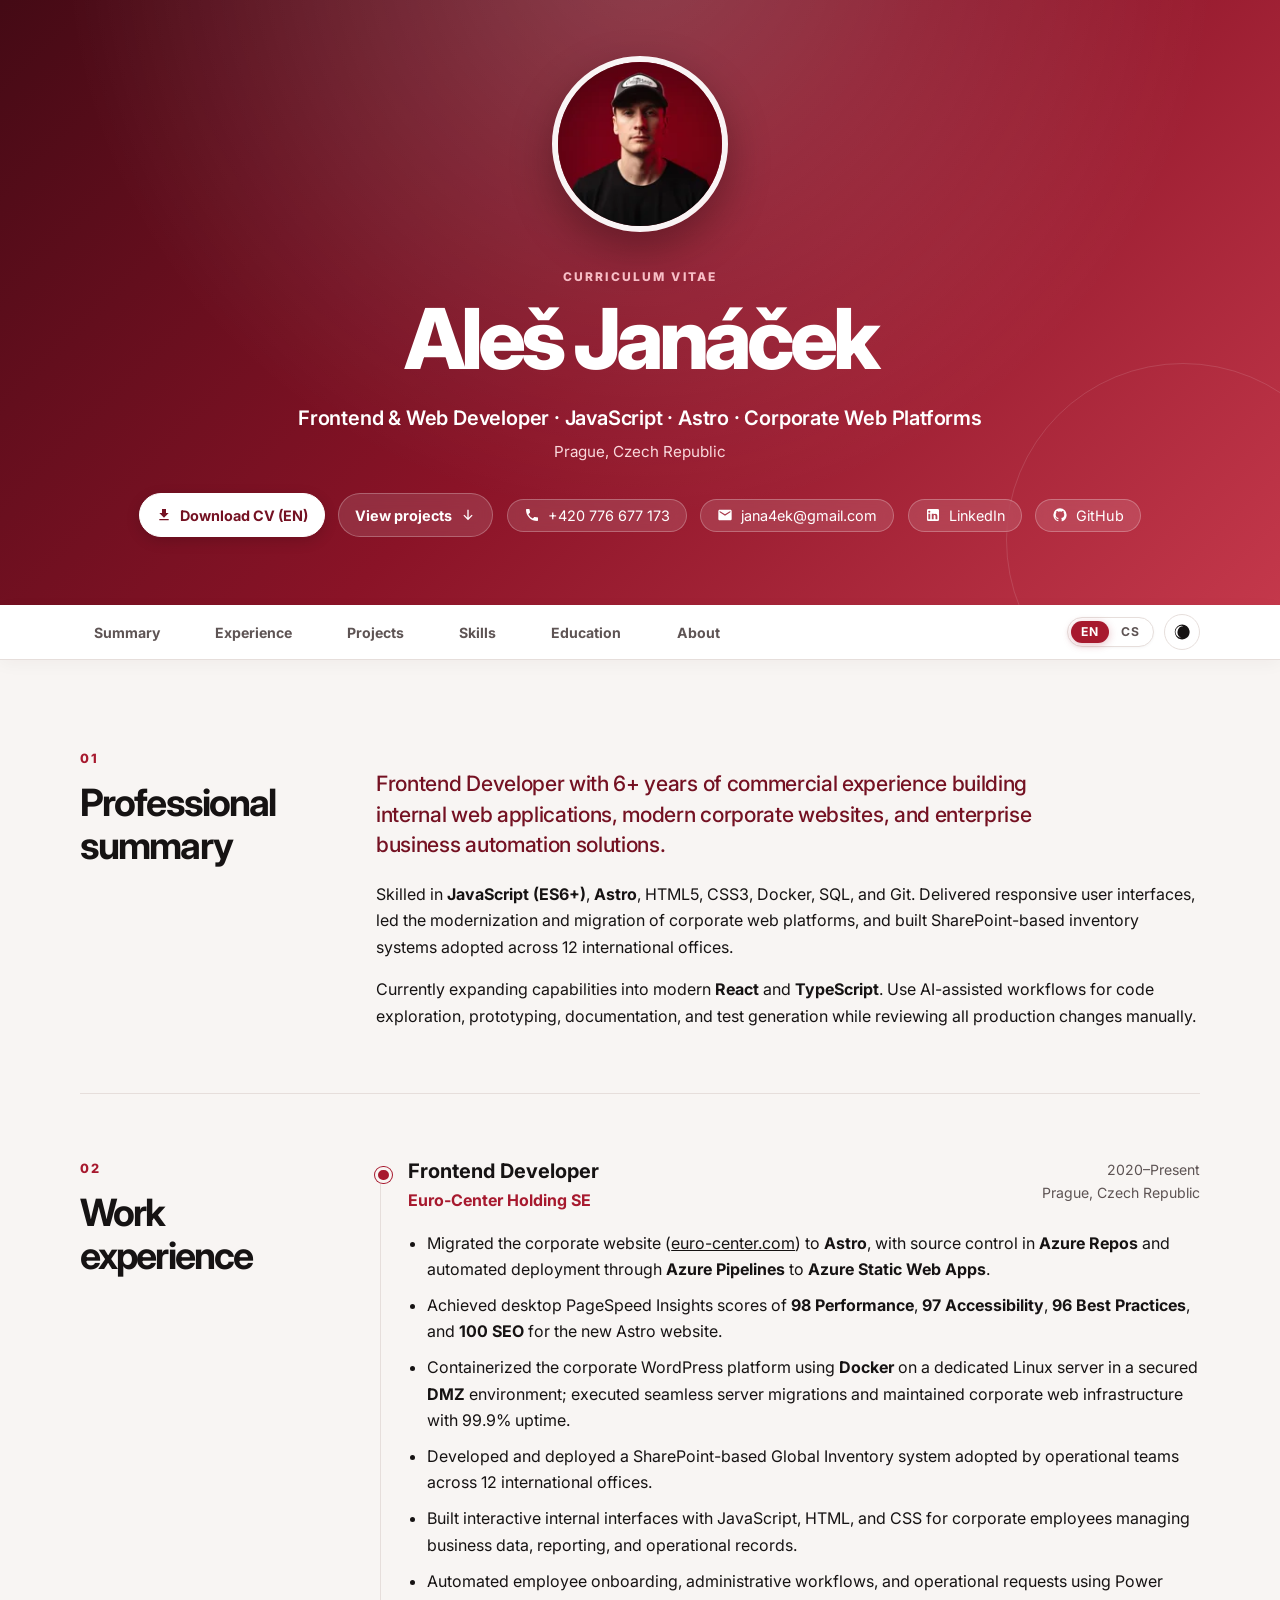
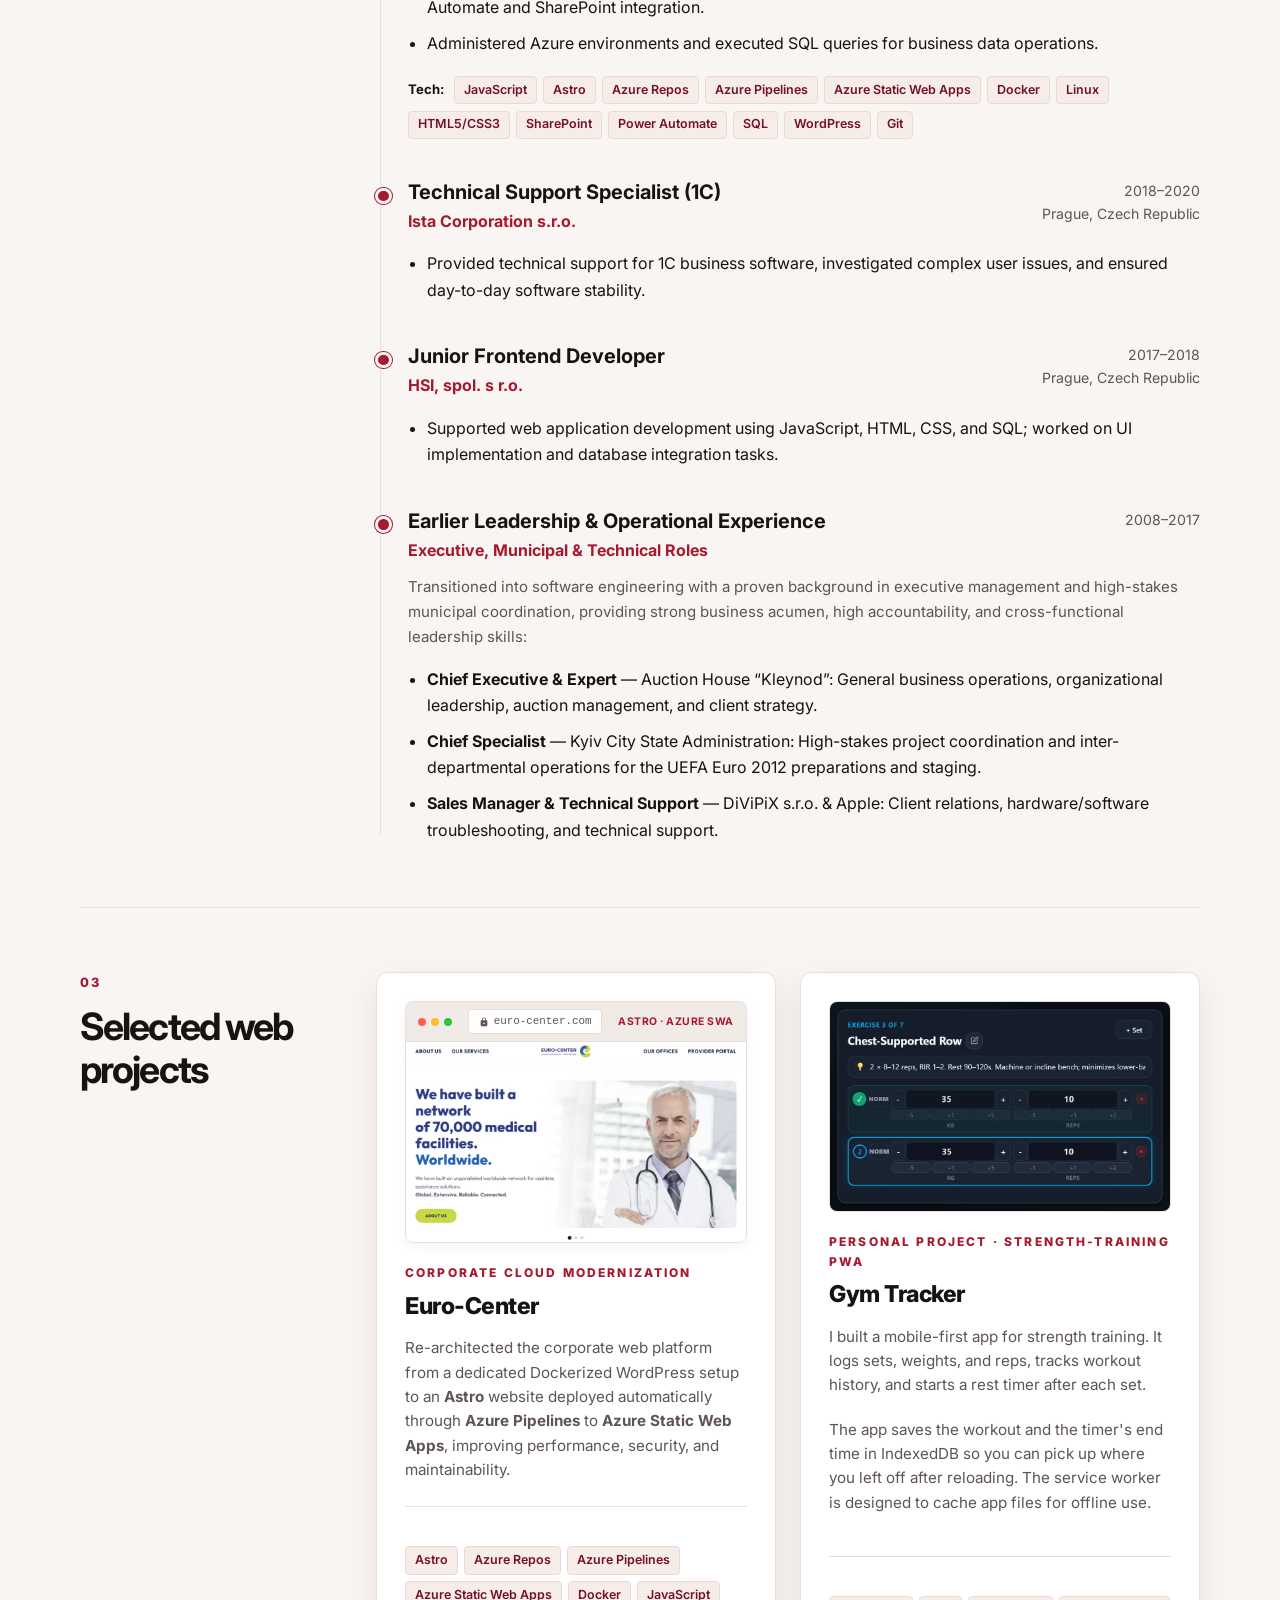
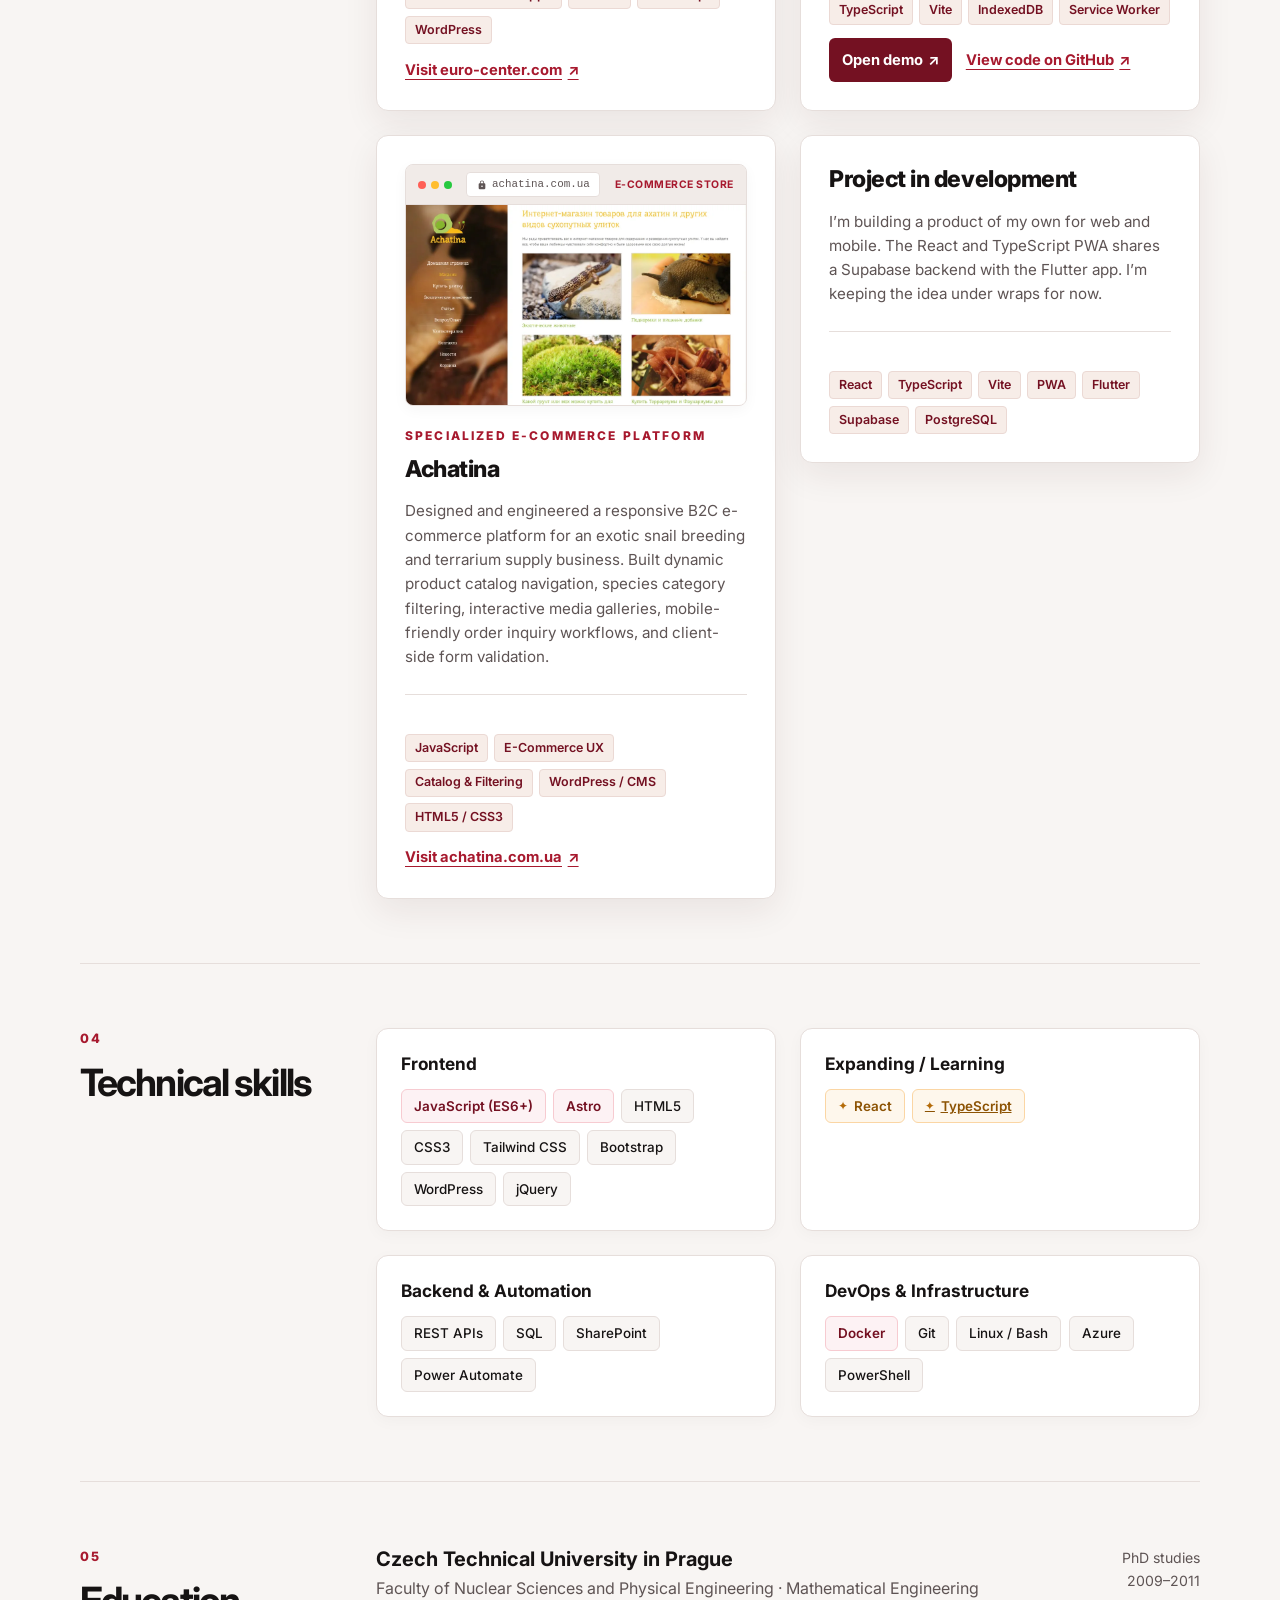
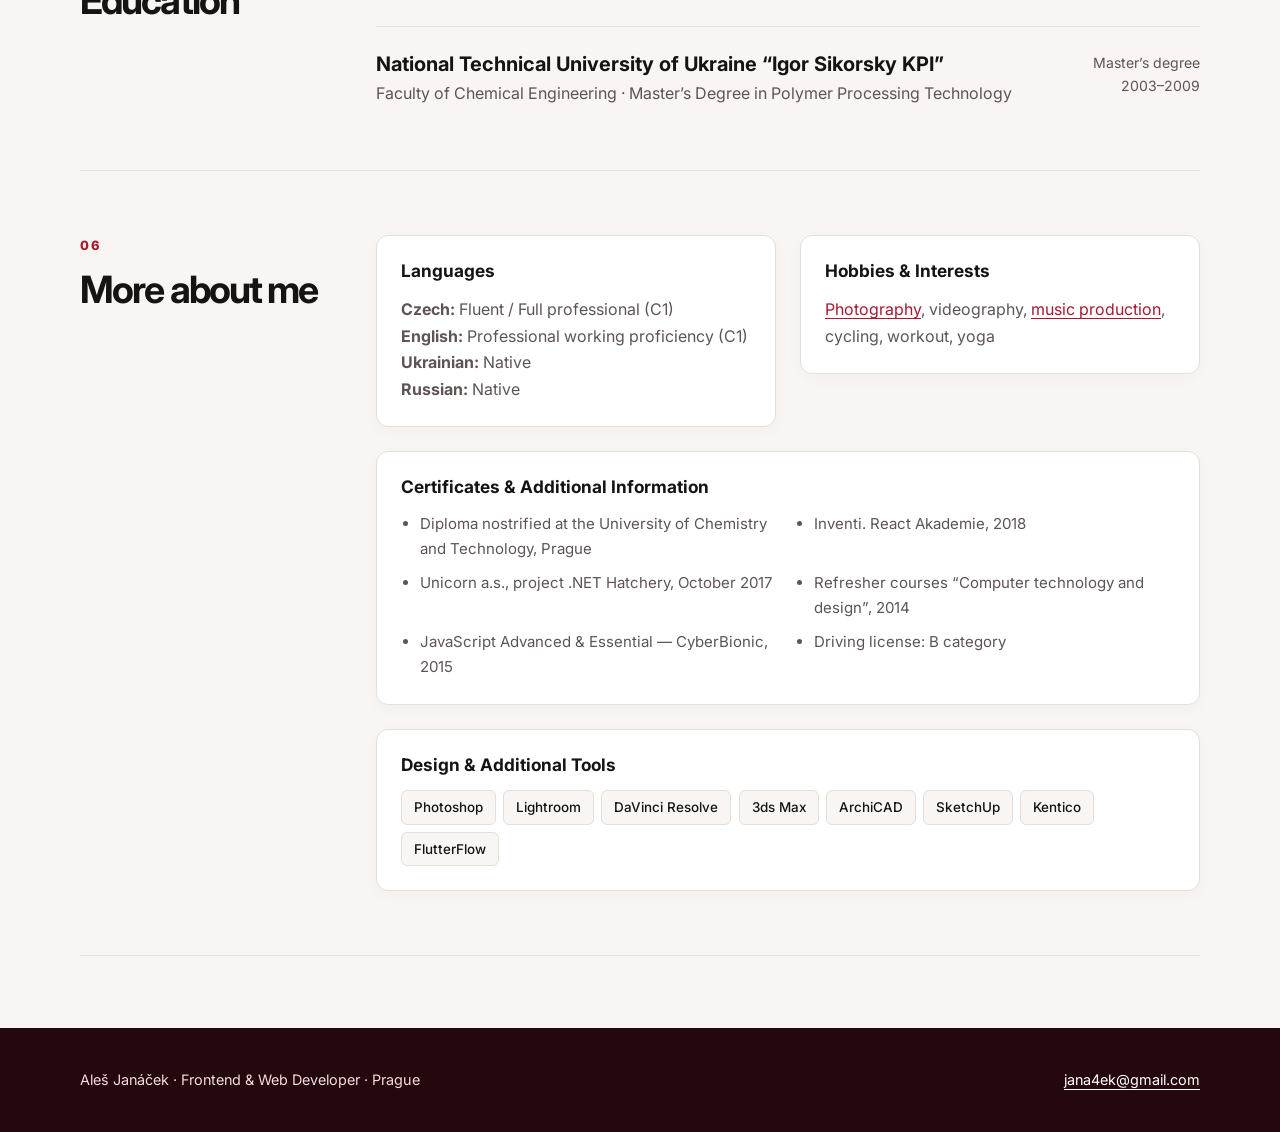
==== commit 01e2d798: "feat: add live demo link to Gym Tracker" ====
--- a/index.html
+++ b/index.html
@@ -233,7 +233,7 @@
     </script>
 
     <!-- Stylesheet with cache-busting -->
-    <link rel="stylesheet" href="style.css?v=20261117_3" />
+    <link rel="stylesheet" href="style.css?v=20261118" />
 </head>
 
 <body>
@@ -556,9 +556,14 @@
                             <span class="tech-tag">IndexedDB</span>
                             <span class="tech-tag">Service Worker</span>
                         </div>
-                        <a class="project-link" href="https://github.com/Svitovan/gym-tracker" target="_blank" rel="noreferrer">
-                            <span data-i18n="gym_tracker_link">View code on GitHub</span> <span aria-hidden="true">↗</span>
-                        </a>
+                        <div class="project-actions">
+                            <a class="project-link project-link--primary" href="https://strong-sable-3c4cb9.netlify.app/" target="_blank" rel="noreferrer">
+                                <span data-i18n="gym_tracker_demo_link">Open demo</span> <span aria-hidden="true">↗</span>
+                            </a>
+                            <a class="project-link" href="https://github.com/Svitovan/gym-tracker" target="_blank" rel="noreferrer">
+                                <span data-i18n="gym_tracker_link">View code on GitHub</span> <span aria-hidden="true">↗</span>
+                            </a>
+                        </div>
                     </div>
                 </article>
 
@@ -780,7 +785,7 @@
     </div>
 
     <!-- Localization Engine -->
-    <script src="scripts/i18n.js?v=20261117_4"></script>
+    <script src="scripts/i18n.js?v=20261118"></script>
 
     <!-- Micro-interactivity: Scrollspy & Clipboard Copy -->
     <script>
--- a/style.css
+++ b/style.css
@@ -865,6 +865,27 @@
   opacity: 0.85;
 }
 
+.project-actions {
+  display: flex;
+  flex-wrap: wrap;
+  align-items: center;
+  gap: 0.5rem 0.85rem;
+  margin-top: 0.85rem;
+}
+
+.project-actions .project-link {
+  margin-top: 0;
+}
+
+.project-link--primary {
+  min-height: 2.75rem;
+  padding: 0.45rem 0.8rem;
+  border-radius: 6px;
+  background: var(--accent-dark);
+  color: var(--card-bg);
+  text-decoration: none;
+}
+
 /* ==========================================================================
    Education & Details
    ========================================================================== */
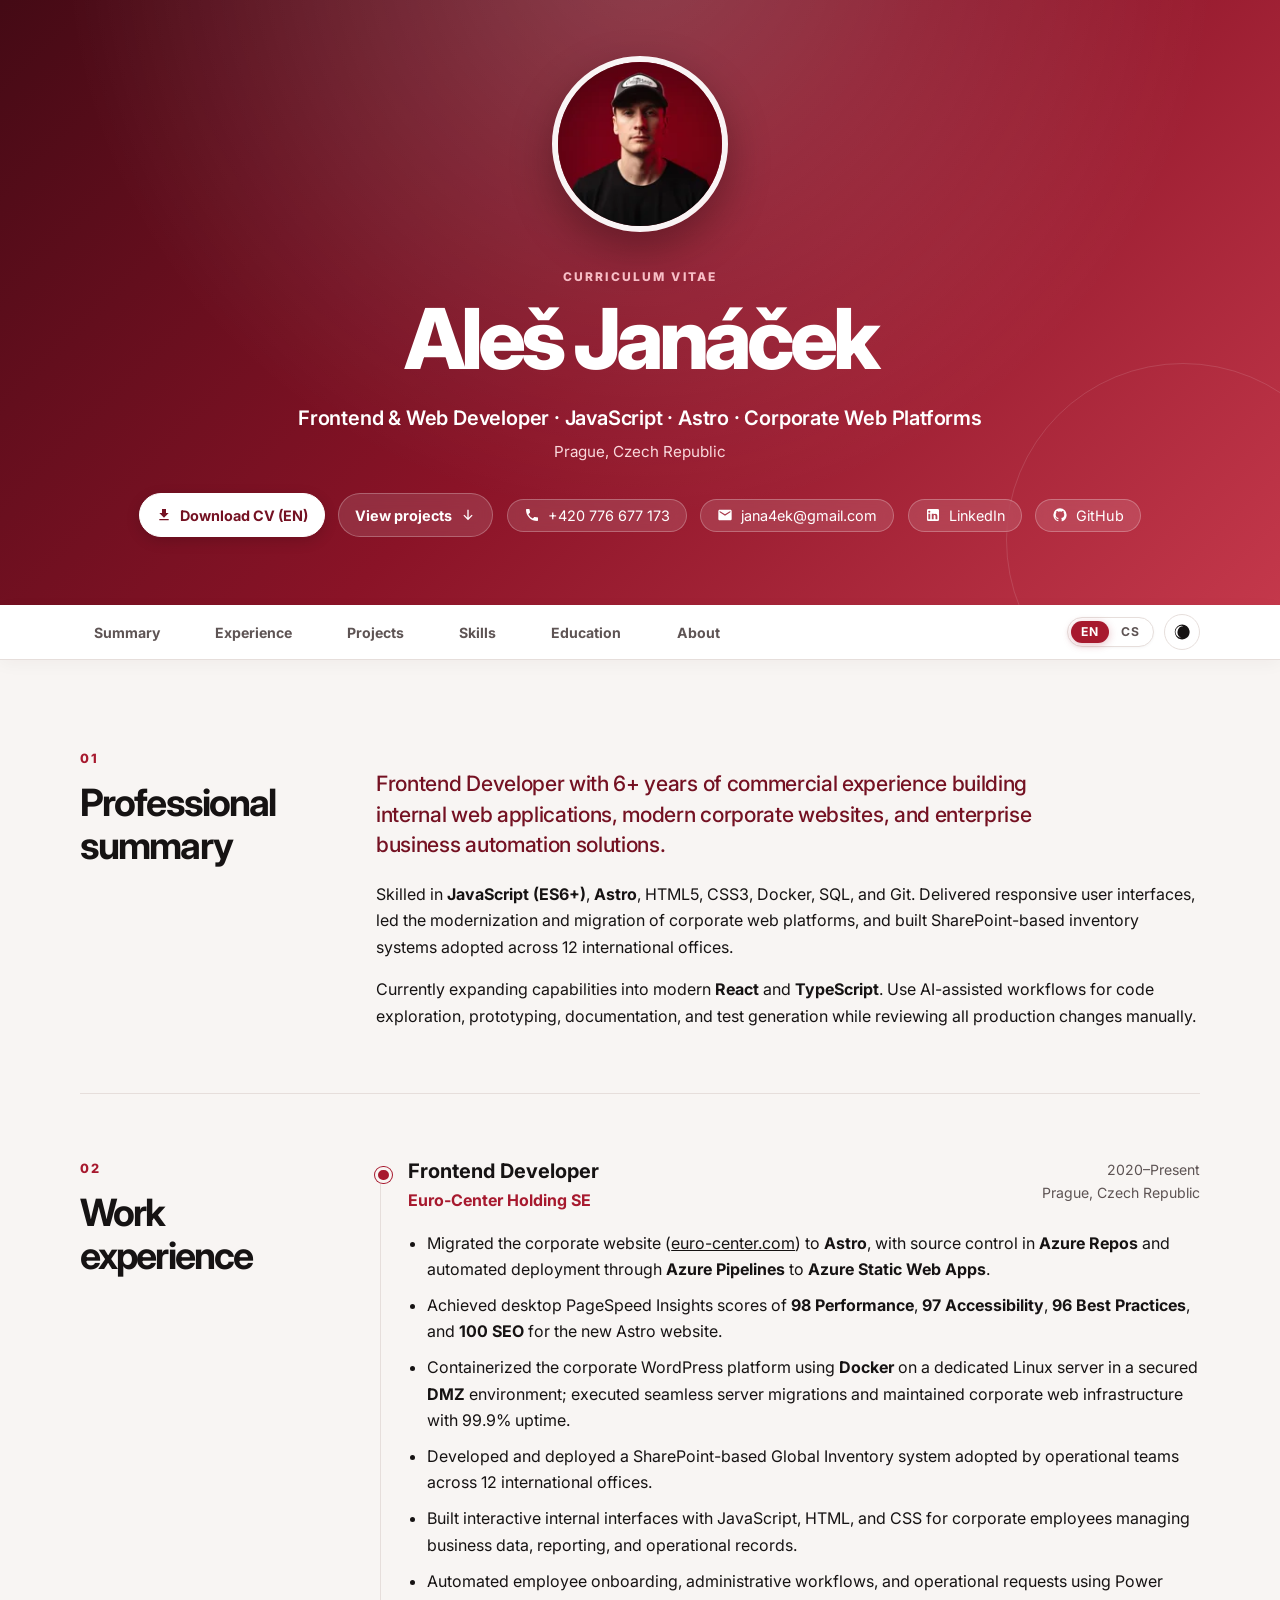
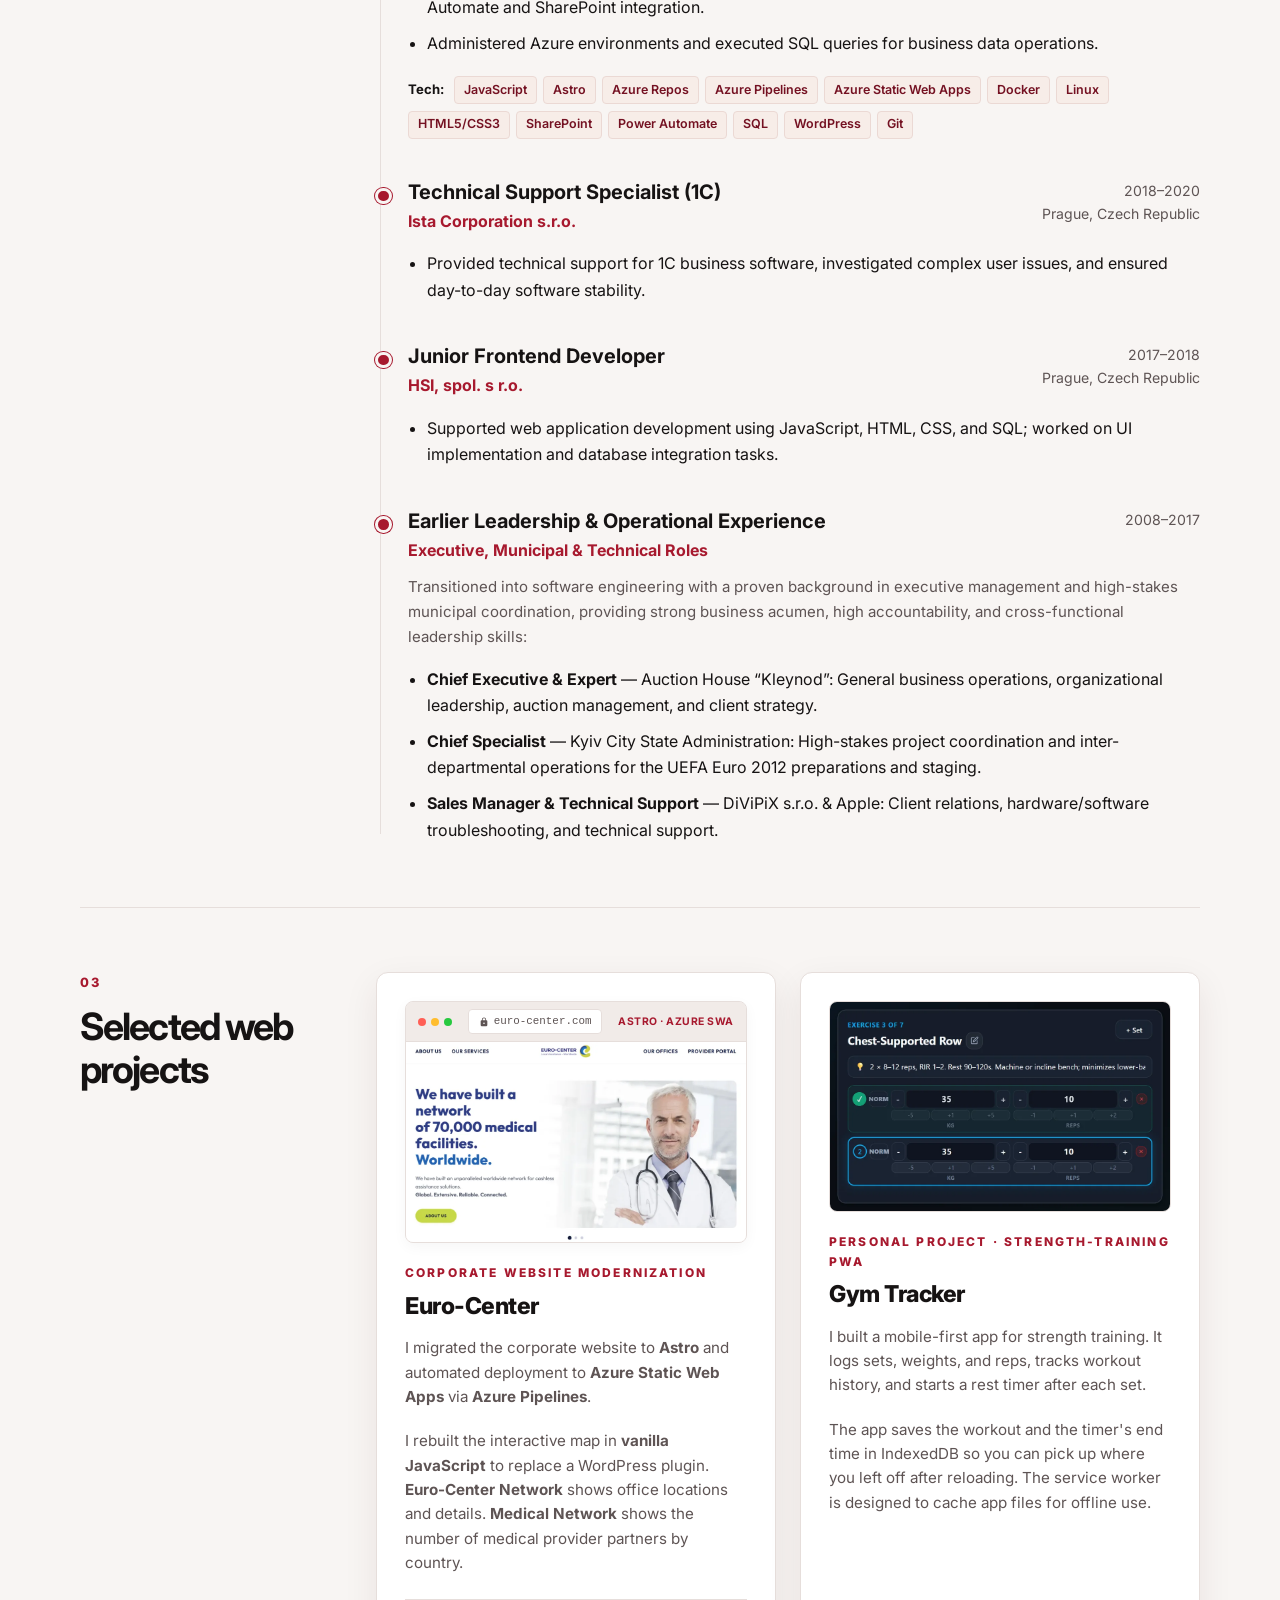
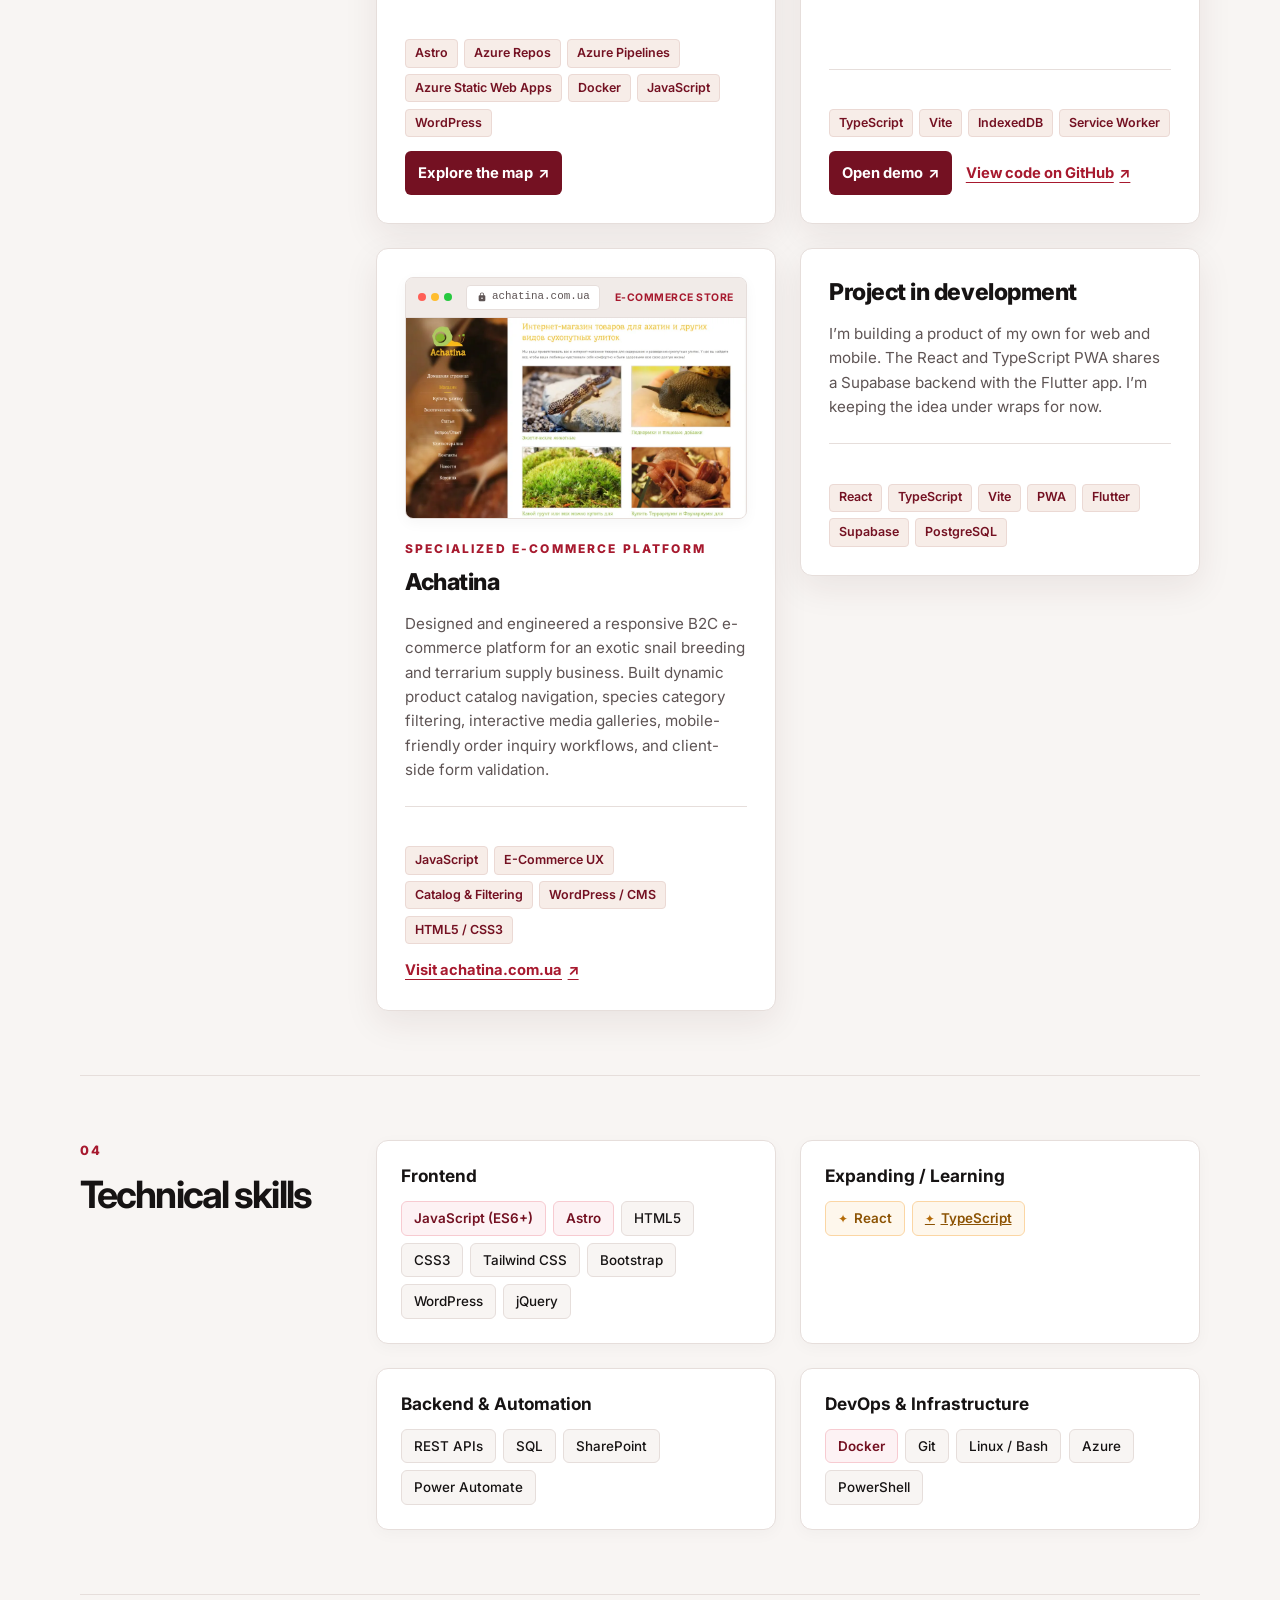
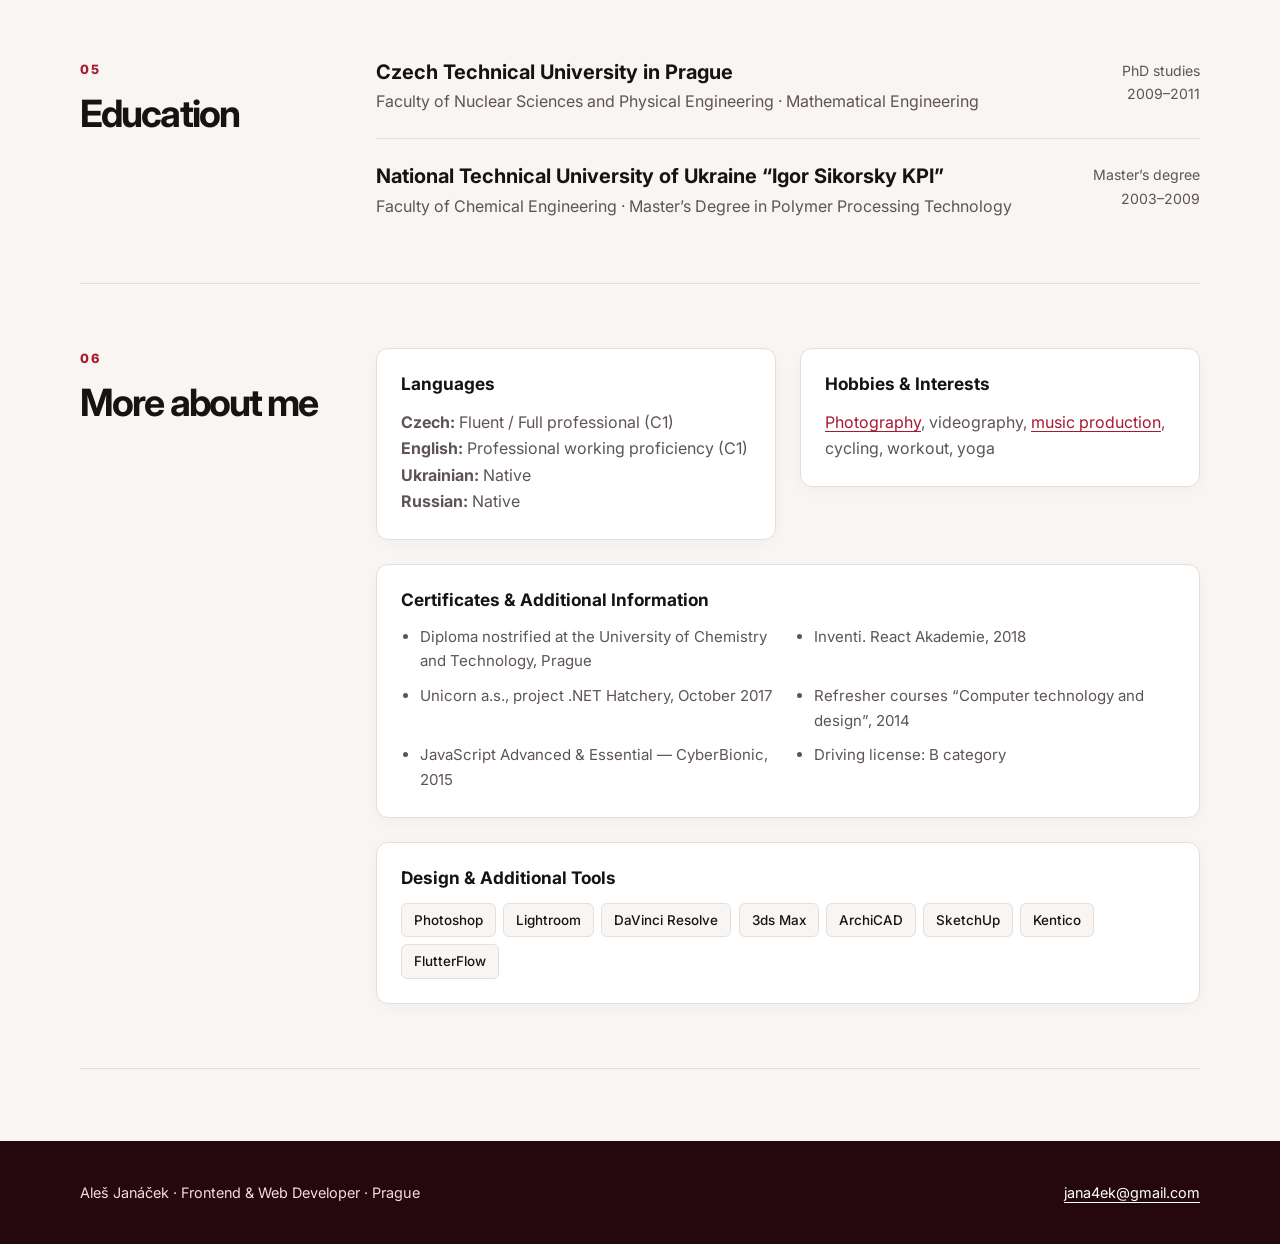
==== commit d2e9b10b: "feat: expand Euro-Center project case with interactive map details" ====
--- a/index.html
+++ b/index.html
@@ -512,10 +512,13 @@
                             </div>
                         </a>
 
-                        <p class="project-type" data-i18n="proj1_type">Corporate Cloud Modernization</p>
+                        <p class="project-type" data-i18n="proj1_type">Corporate website modernization</p>
                         <h3>Euro-Center</h3>
+                        <p class="project-summary" data-i18n-html="proj1_migration">
+                            I migrated the corporate website to <strong>Astro</strong> and automated deployment to <strong>Azure Static Web Apps</strong> via <strong>Azure Pipelines</strong>.
+                        </p>
                         <p class="project-summary" data-i18n-html="proj1_summary">
-                            Re-architected the corporate web platform from a dedicated Dockerized WordPress setup to an <strong>Astro</strong> website deployed automatically through <strong>Azure Pipelines</strong> to <strong>Azure Static Web Apps</strong>, improving performance, security, and maintainability.
+                            I rebuilt the interactive map in <strong>vanilla JavaScript</strong> to replace a WordPress plugin. <strong>Euro-Center Network</strong> shows office locations and details. <strong>Medical Network</strong> shows the number of medical provider partners by country.
                         </p>
                     </div>
                     <div class="project-footer">
@@ -528,9 +531,11 @@
                             <span class="tech-tag">JavaScript</span>
                             <span class="tech-tag">WordPress</span>
                         </div>
-                        <a class="project-link" href="https://www.euro-center.com" target="_blank" rel="noreferrer" data-i18n-html="proj1_link">
-                            Visit euro-center.com <span aria-hidden="true">↗</span>
-                        </a>
+                        <div class="project-actions">
+                            <a class="project-link project-link--primary" href="https://www.euro-center.com/#our-offices" target="_blank" rel="noreferrer" data-i18n-html="proj1_link">
+                                Explore the map <span aria-hidden="true">↗</span>
+                            </a>
+                        </div>
                     </div>
                 </article>
 
@@ -785,7 +790,7 @@
     </div>
 
     <!-- Localization Engine -->
-    <script src="scripts/i18n.js?v=20261118"></script>
+    <script src="scripts/i18n.js?v=20261118-2"></script>
 
     <!-- Micro-interactivity: Scrollspy & Clipboard Copy -->
     <script>
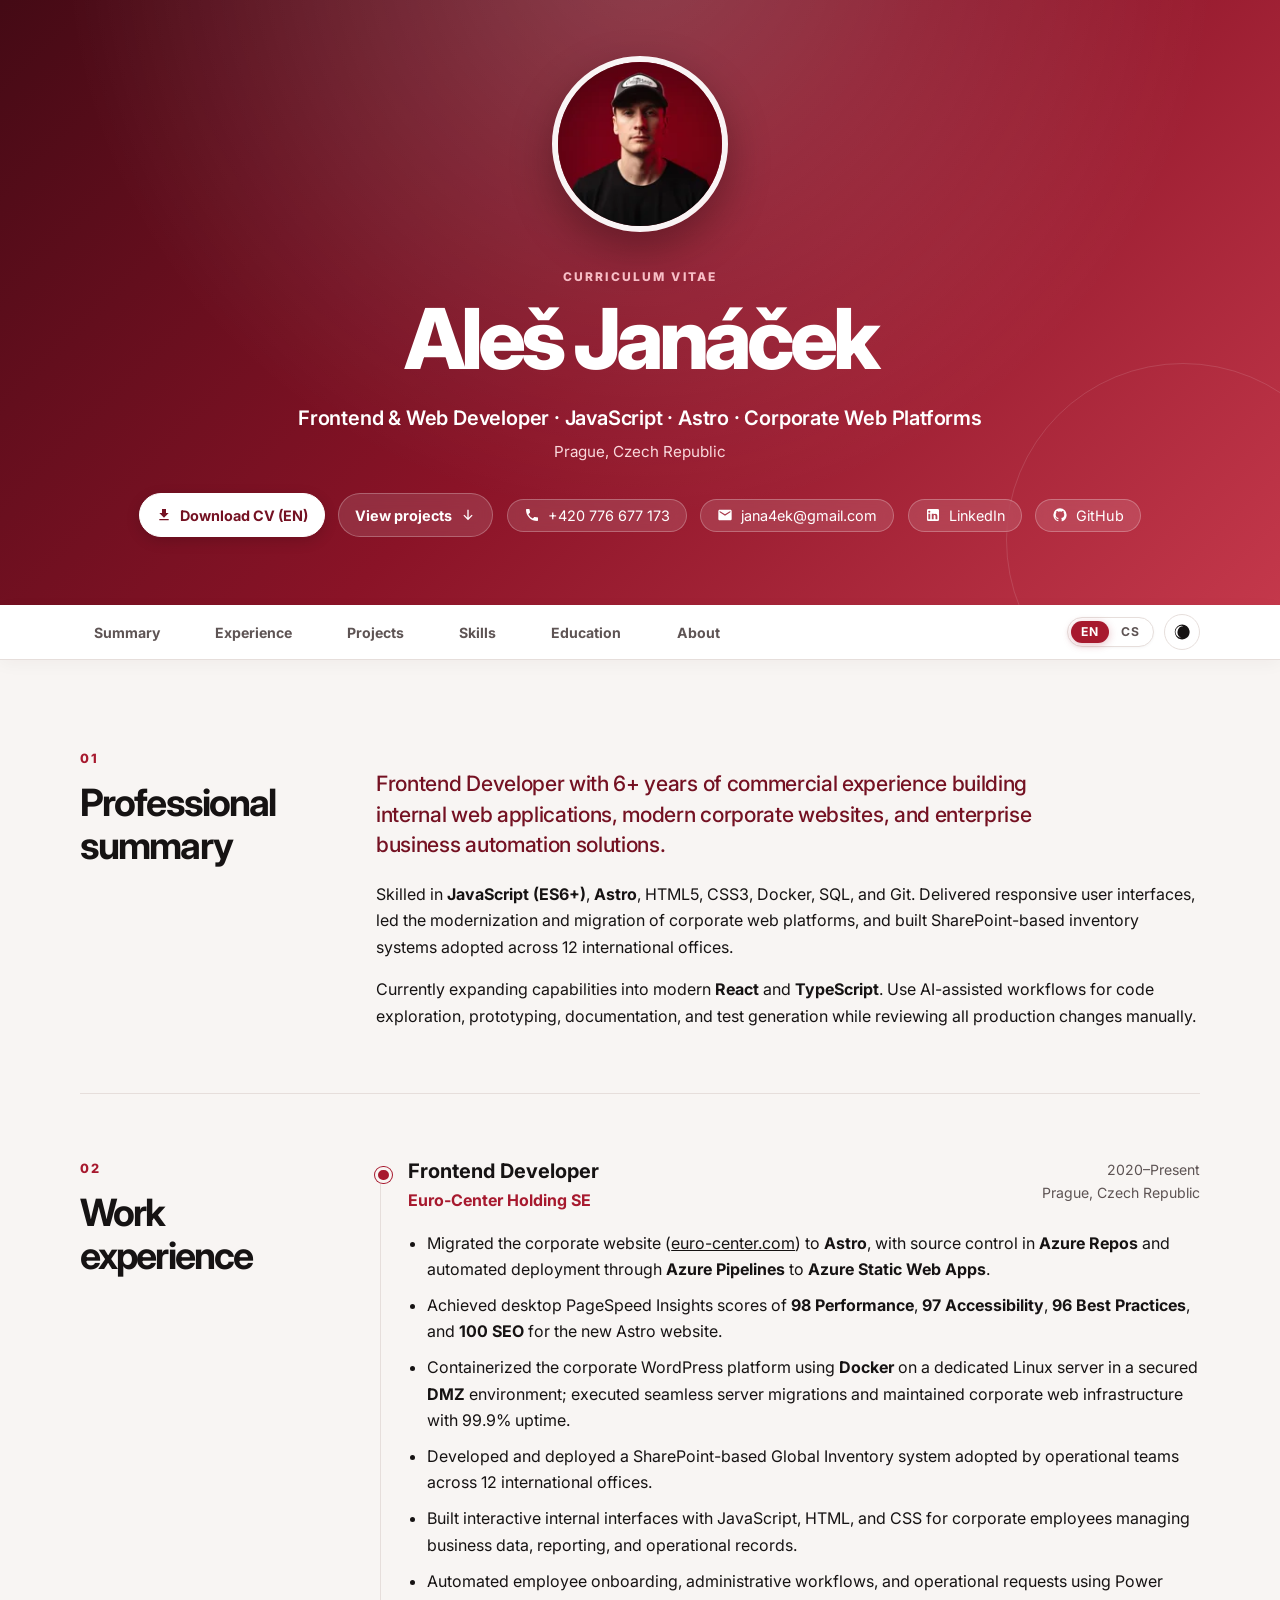
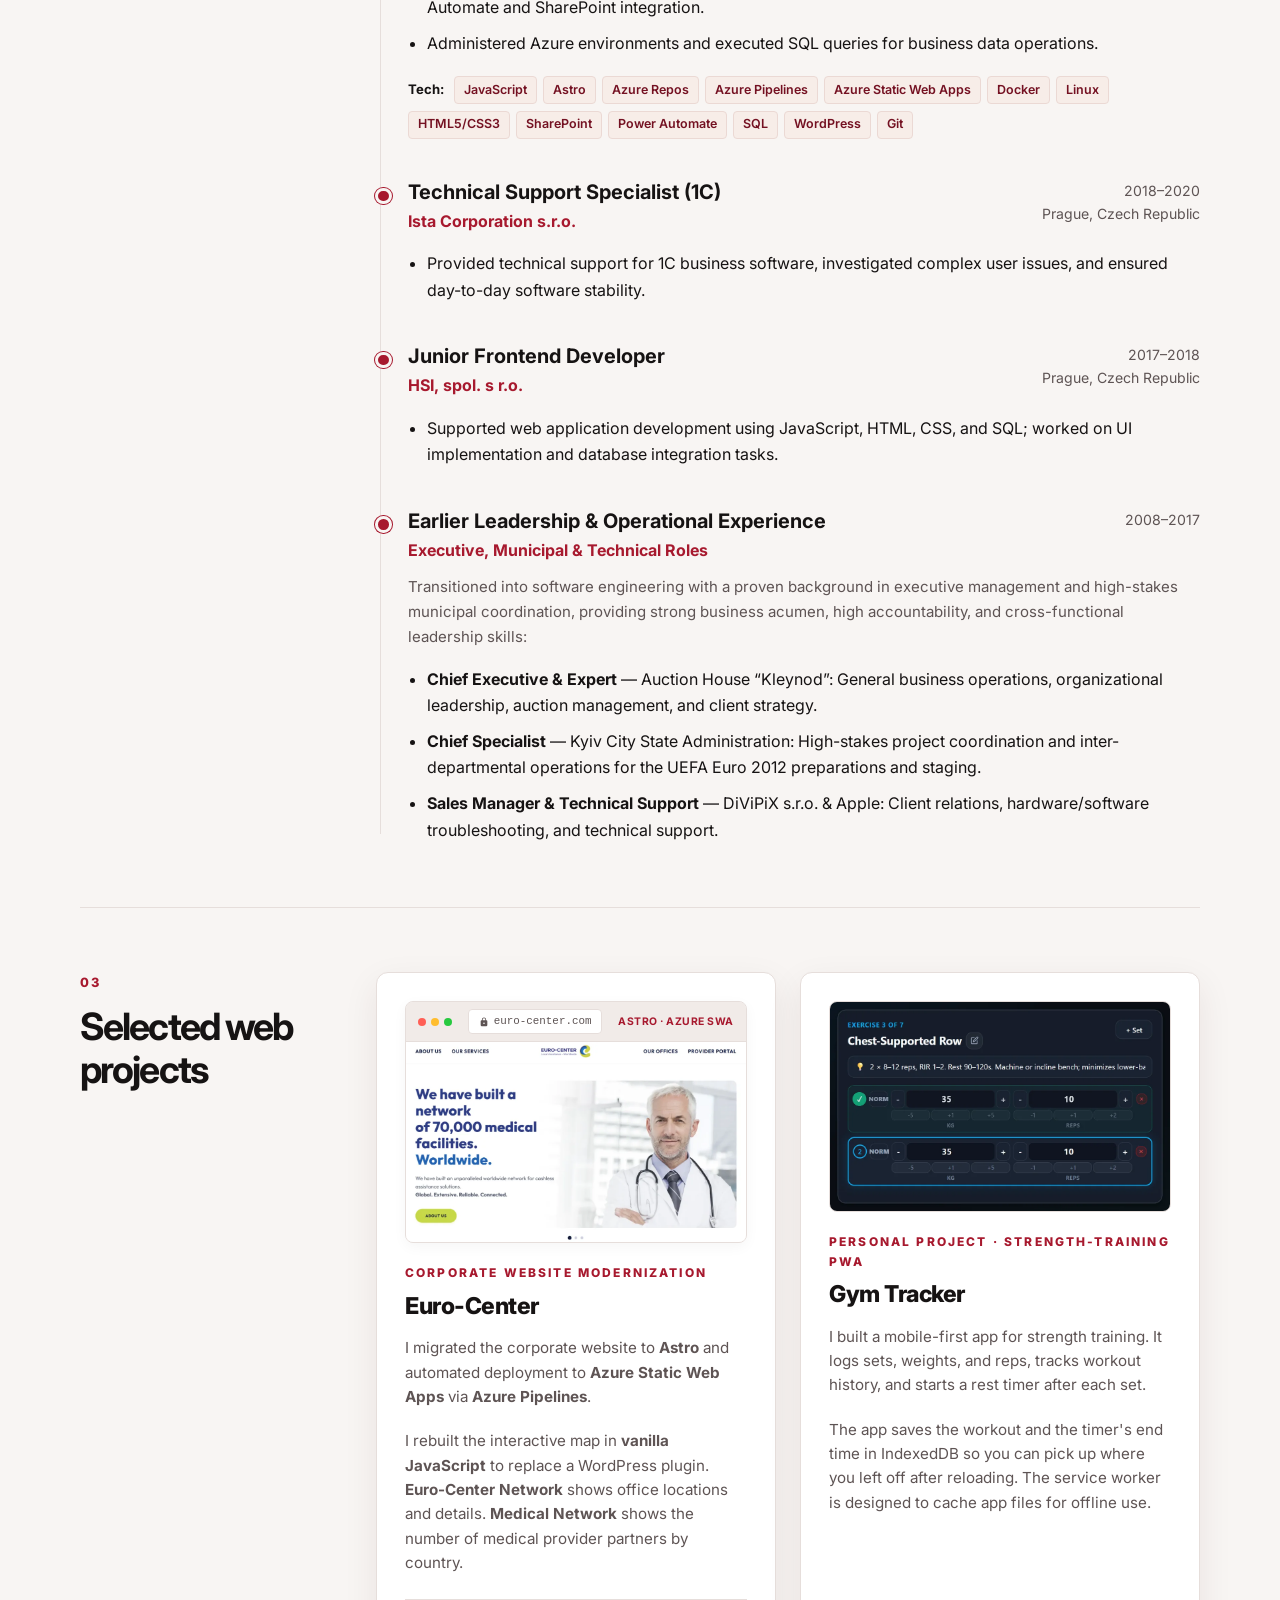
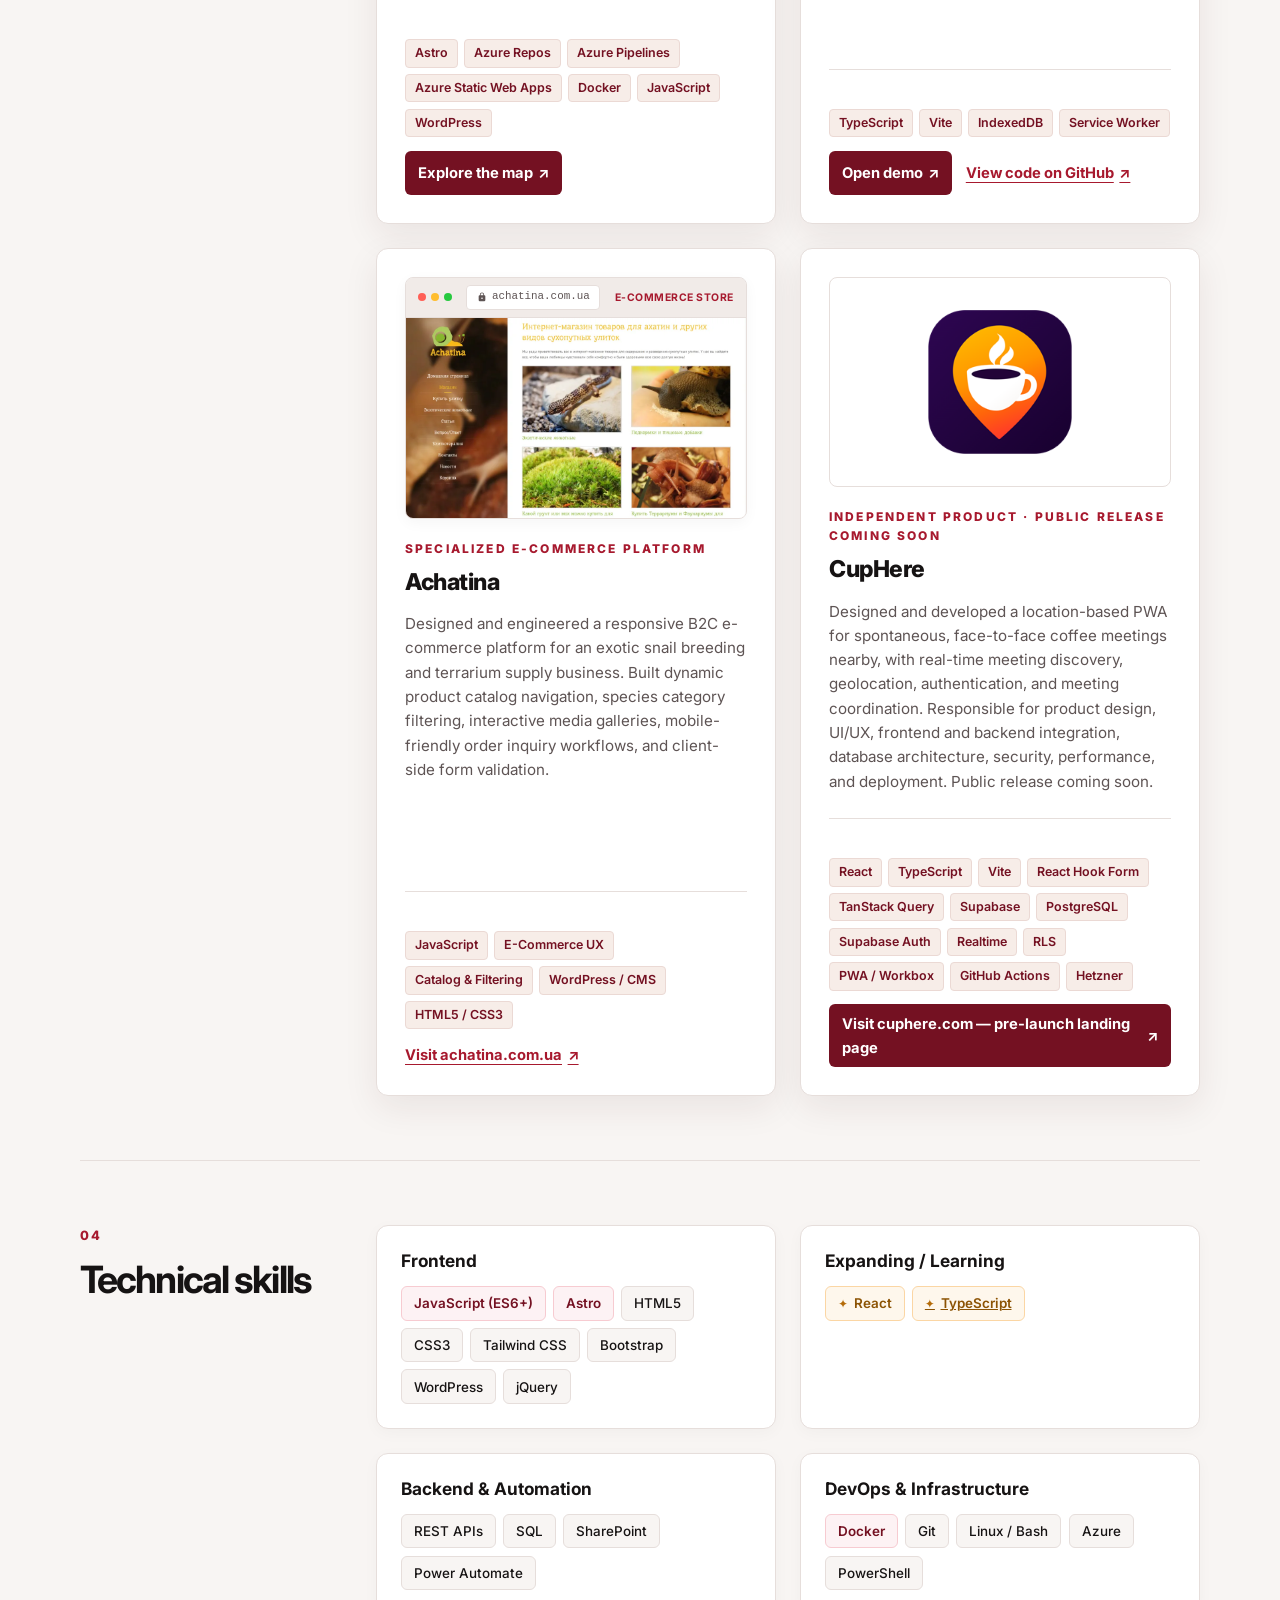
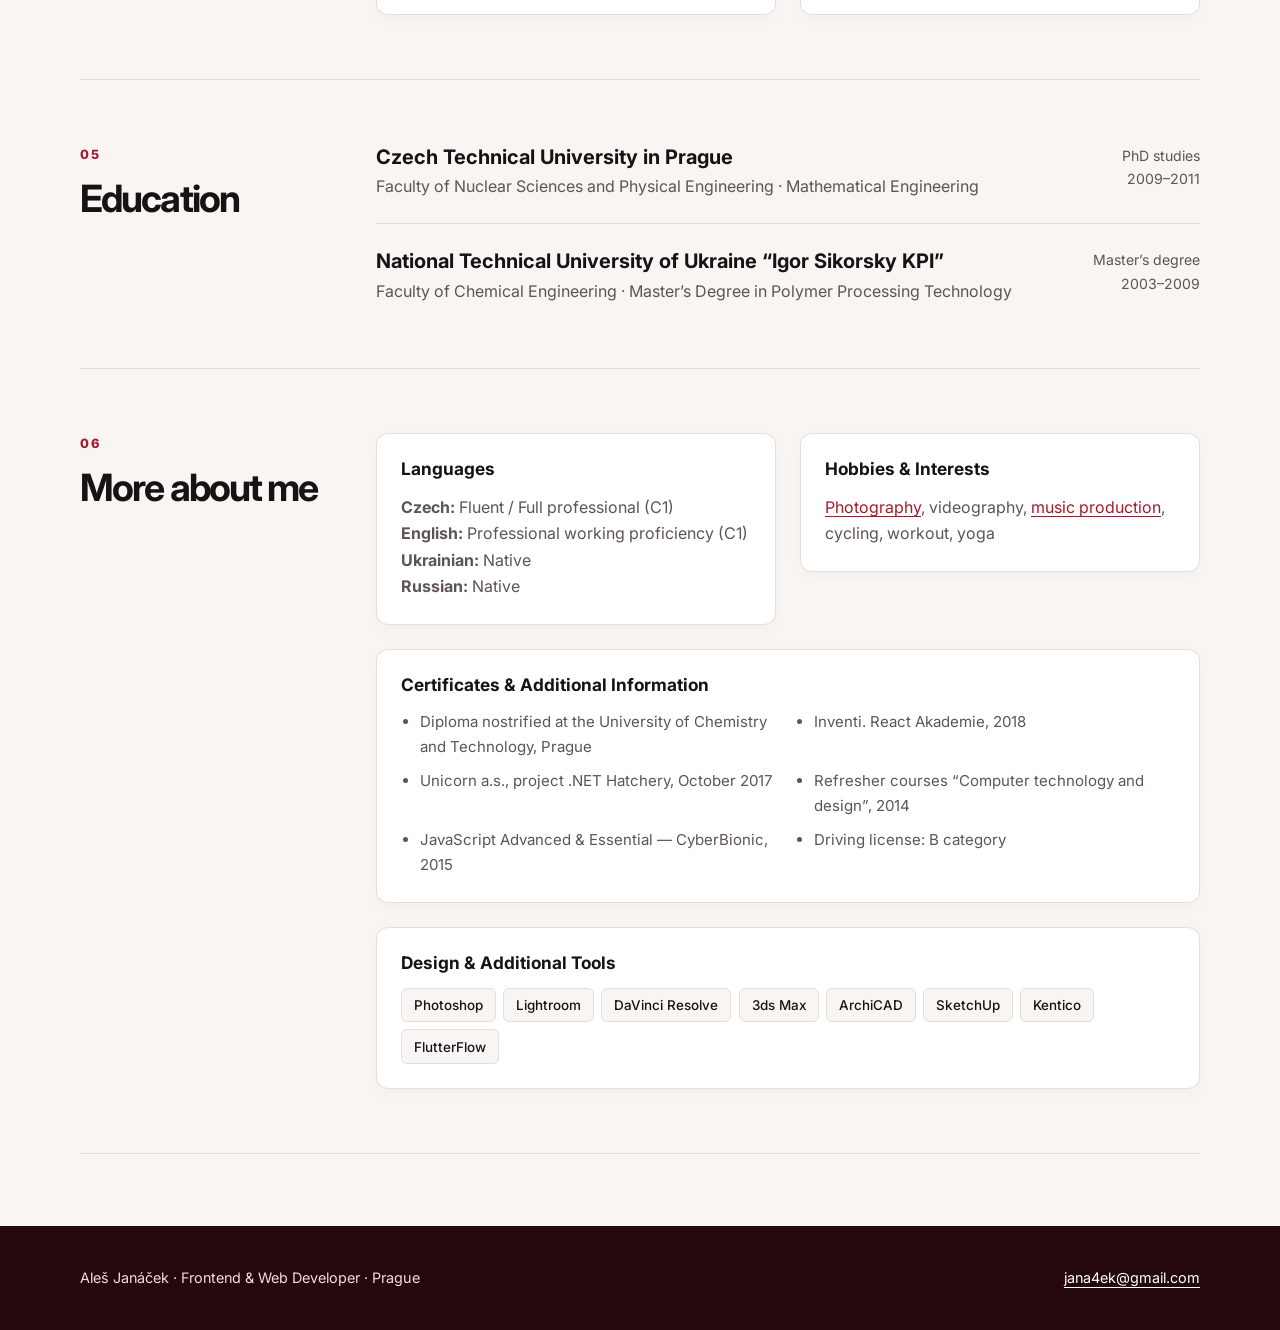
==== commit edf391d4: "feat: showcase CupHere in portfolio and bilingual CV sources" ====
--- a/index.html
+++ b/index.html
@@ -624,23 +624,34 @@
                     </div>
                 </article>
 
-                <article class="project-card project-card--teaser" id="project-in-development" aria-labelledby="project-in-development-title">
+                <article class="project-card" id="project-cuphere" aria-labelledby="cuphere-title">
                     <div>
-                        <h3 id="project-in-development-title" data-i18n="project_in_development_title">Project in development</h3>
-                        <p class="project-summary" data-i18n="project_in_development_summary">
-                            I’m building a product of my own for web and mobile. The React and TypeScript PWA shares a Supabase backend with the Flutter app. I’m keeping the idea under wraps for now.
-                        </p>
+                        <a class="cuphere-preview" href="https://cuphere.com" target="_blank" rel="noreferrer">
+                            <img src="assets/cuphere-icon.png" alt="CupHere" width="192" height="192" loading="lazy" decoding="async" />
+                        </a>
+                        <p class="project-type" data-i18n="cuphere_type">Independent product · Public release coming soon</p>
+                        <h3 id="cuphere-title">CupHere</h3>
+                        <p class="project-summary" data-i18n="cuphere_summary">Designed and developed a location-based PWA for spontaneous, face-to-face coffee meetings nearby, with real-time meeting discovery, geolocation, authentication, and meeting coordination. Responsible for product design, UI/UX, frontend and backend integration, database architecture, security, performance, and deployment. Public release coming soon.</p>
                     </div>
                     <div class="project-footer">
                         <div class="tech-tag-list">
                             <span class="tech-tag">React</span>
                             <span class="tech-tag">TypeScript</span>
                             <span class="tech-tag">Vite</span>
-                            <span class="tech-tag">PWA</span>
-                            <span class="tech-tag">Flutter</span>
+                            <span class="tech-tag">React Hook Form</span>
+                            <span class="tech-tag">TanStack Query</span>
                             <span class="tech-tag">Supabase</span>
                             <span class="tech-tag">PostgreSQL</span>
+                            <span class="tech-tag">Supabase Auth</span>
+                            <span class="tech-tag">Realtime</span>
+                            <span class="tech-tag">RLS</span>
+                            <span class="tech-tag">PWA / Workbox</span>
+                            <span class="tech-tag">GitHub Actions</span>
+                            <span class="tech-tag">Hetzner</span>
                         </div>
+                        <a class="project-link project-link--primary" href="https://cuphere.com" target="_blank" rel="noreferrer">
+                            <span data-i18n="cuphere_link">Visit cuphere.com — pre-launch landing page</span> <span aria-hidden="true">↗</span>
+                        </a>
                     </div>
                 </article>
             </div>
--- a/style.css
+++ b/style.css
@@ -683,9 +683,22 @@
   border-radius: 8px;
 }
 
-.project-card--teaser {
-  align-self: start;
-  min-height: auto;
+.cuphere-preview {
+  display: flex;
+  align-items: center;
+  justify-content: center;
+  aspect-ratio: 960 / 589;
+  margin-bottom: 1.25rem;
+  border: 1px solid var(--line);
+  border-radius: 8px;
+  background: var(--card-bg);
+}
+
+.cuphere-preview img {
+  display: block;
+  width: min(45%, 144px);
+  height: auto;
+  border-radius: 18%;
 }
 
 .project-card:hover {
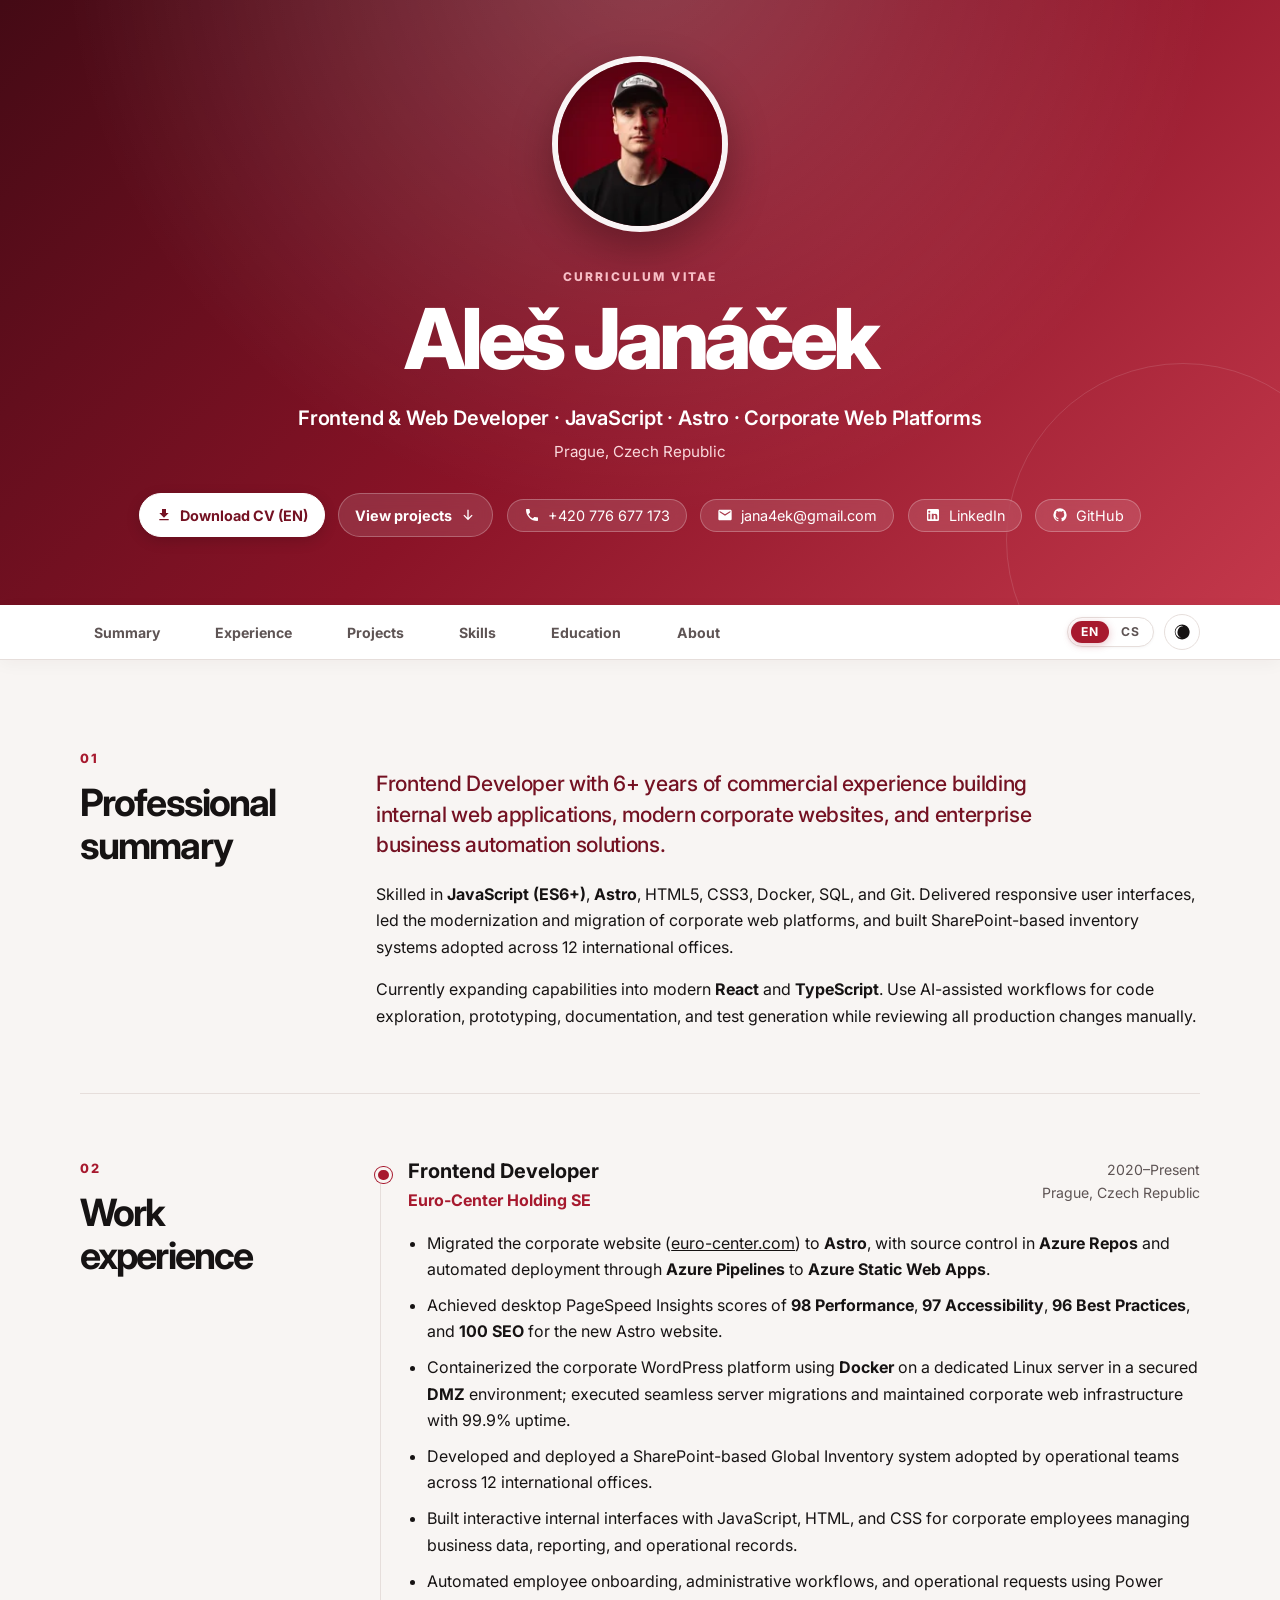
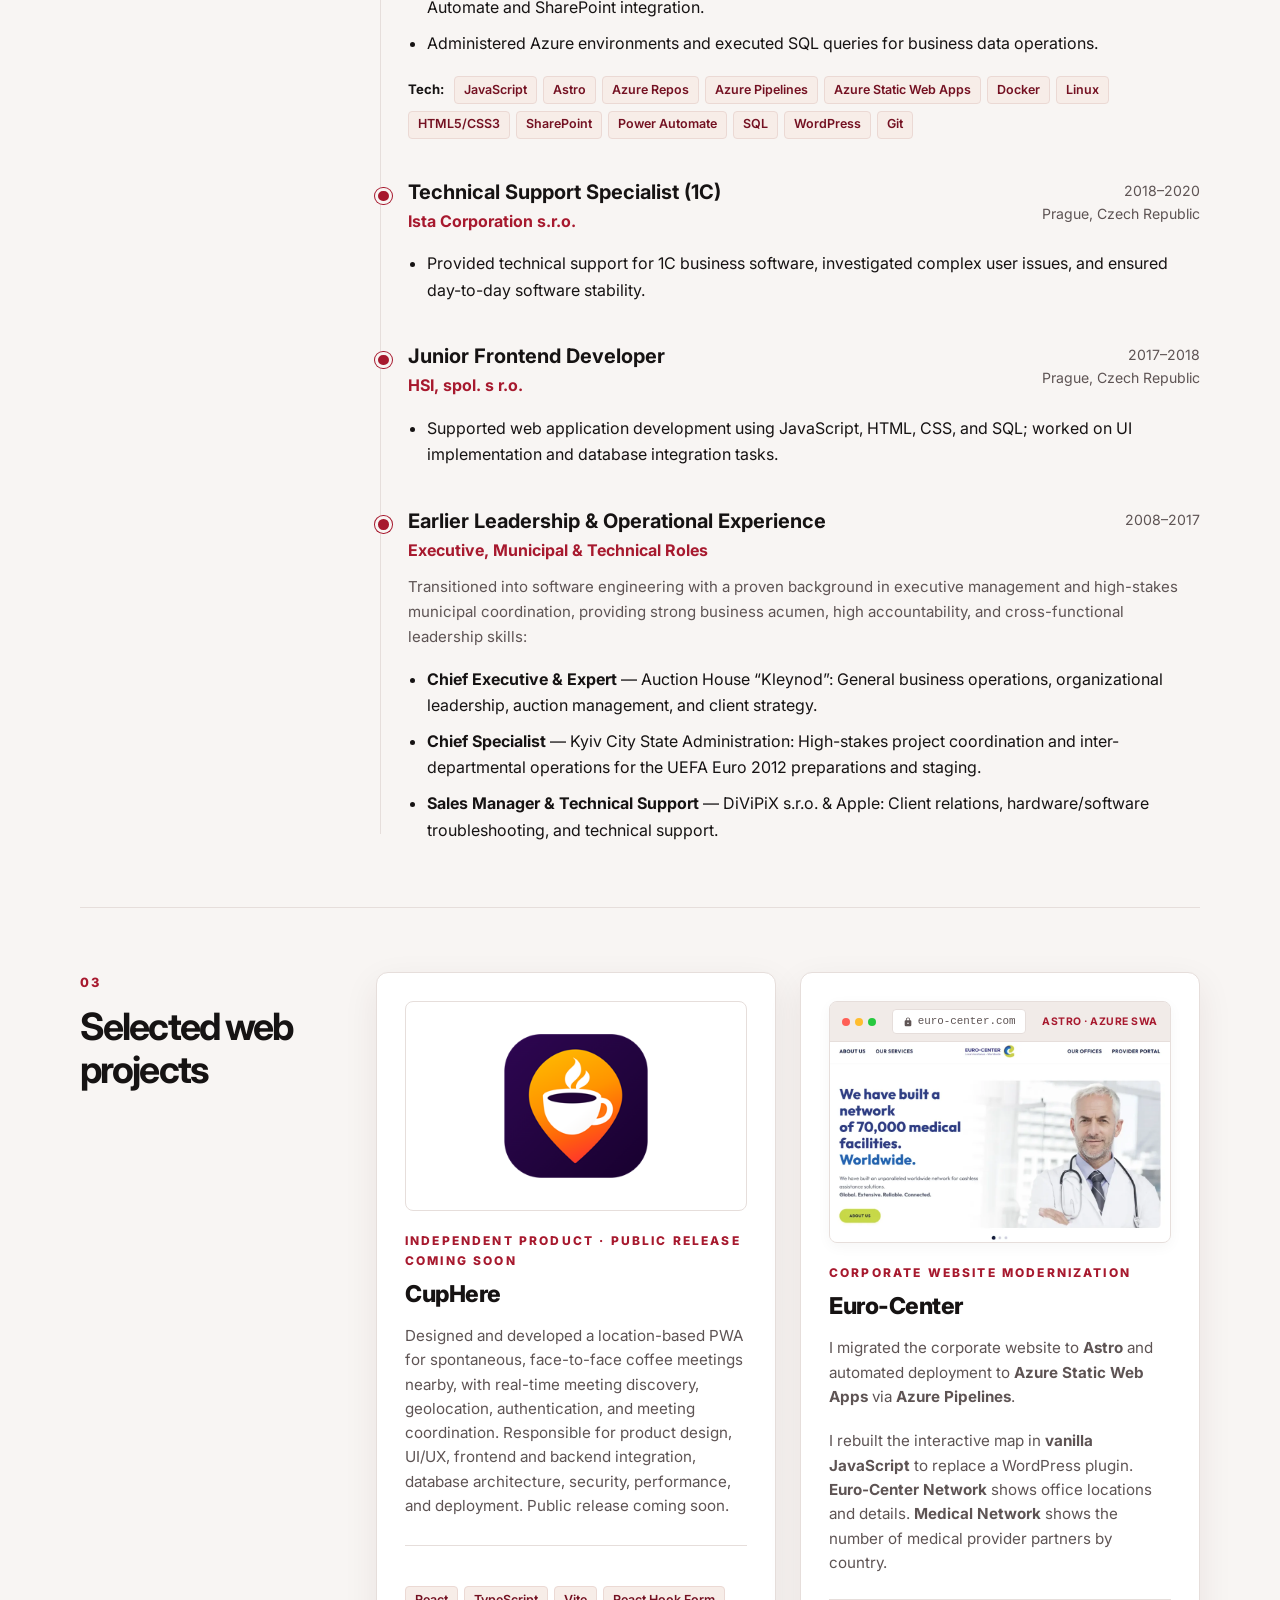
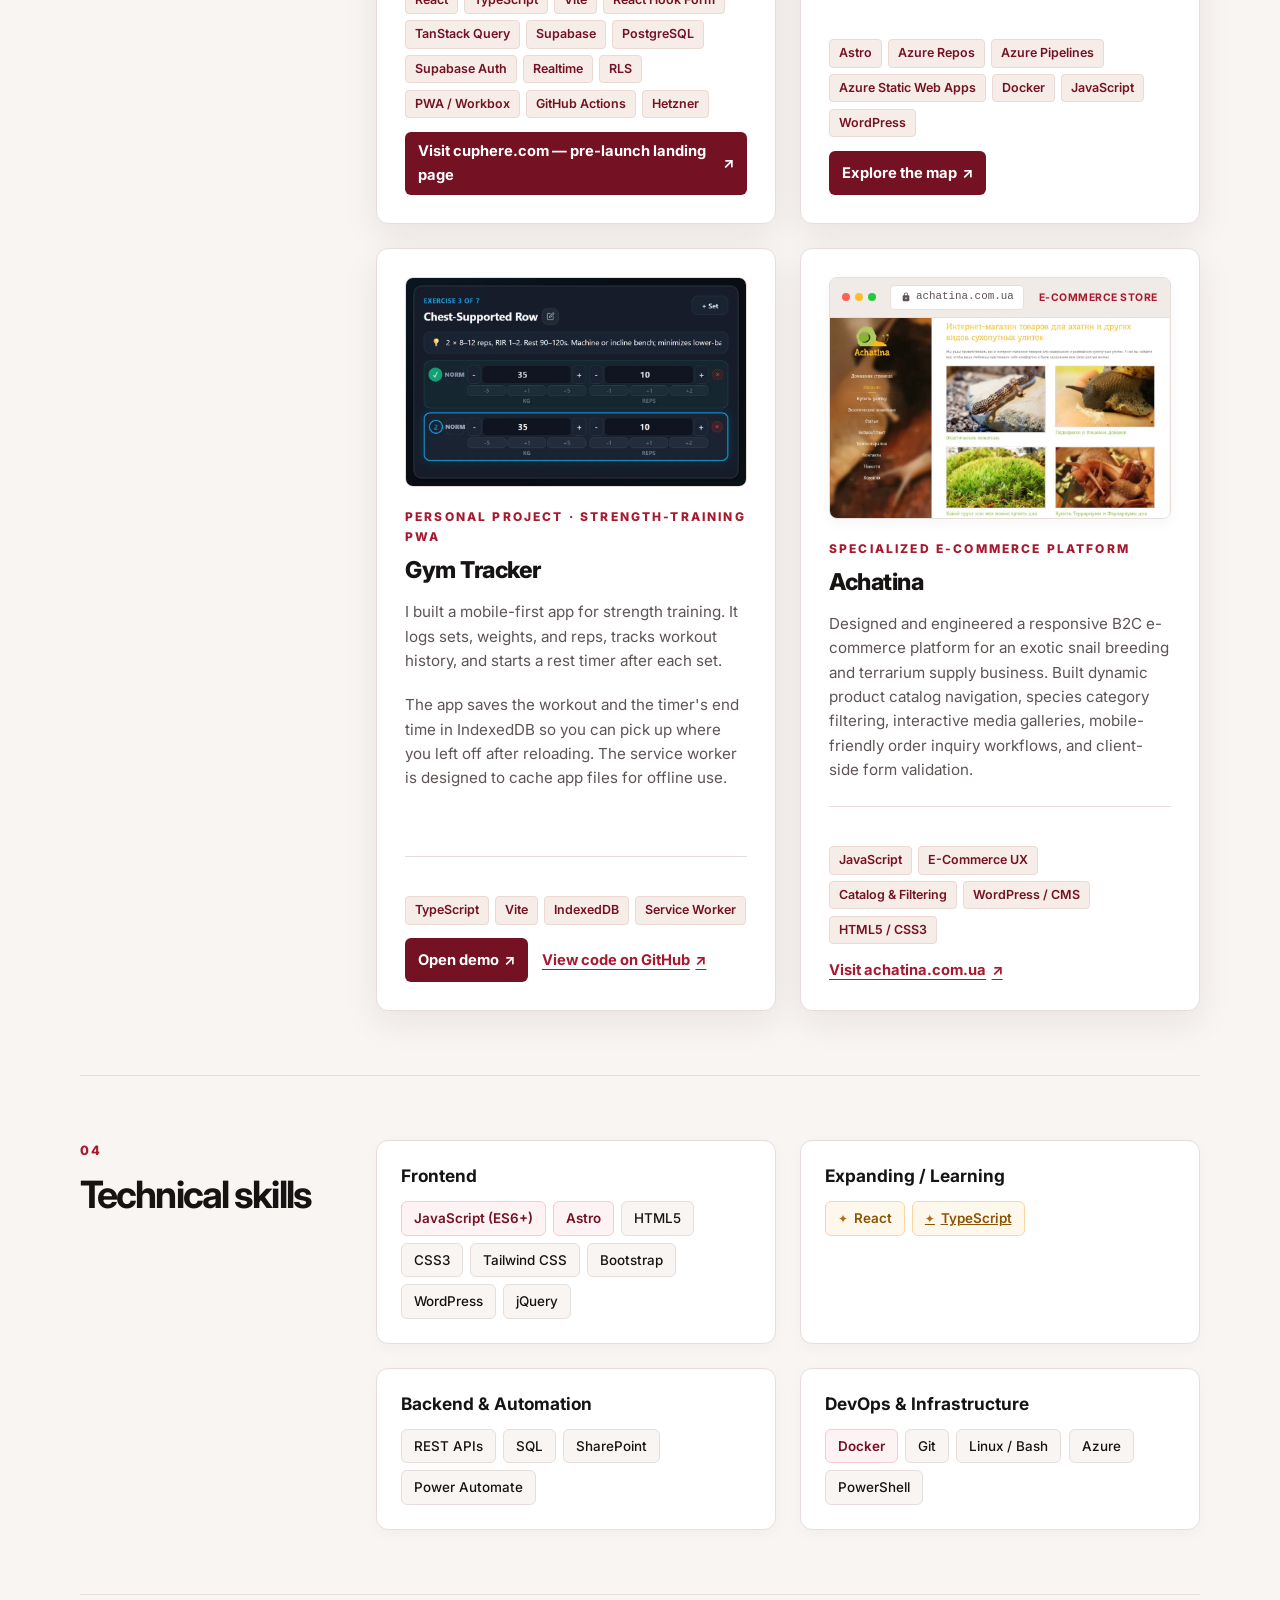
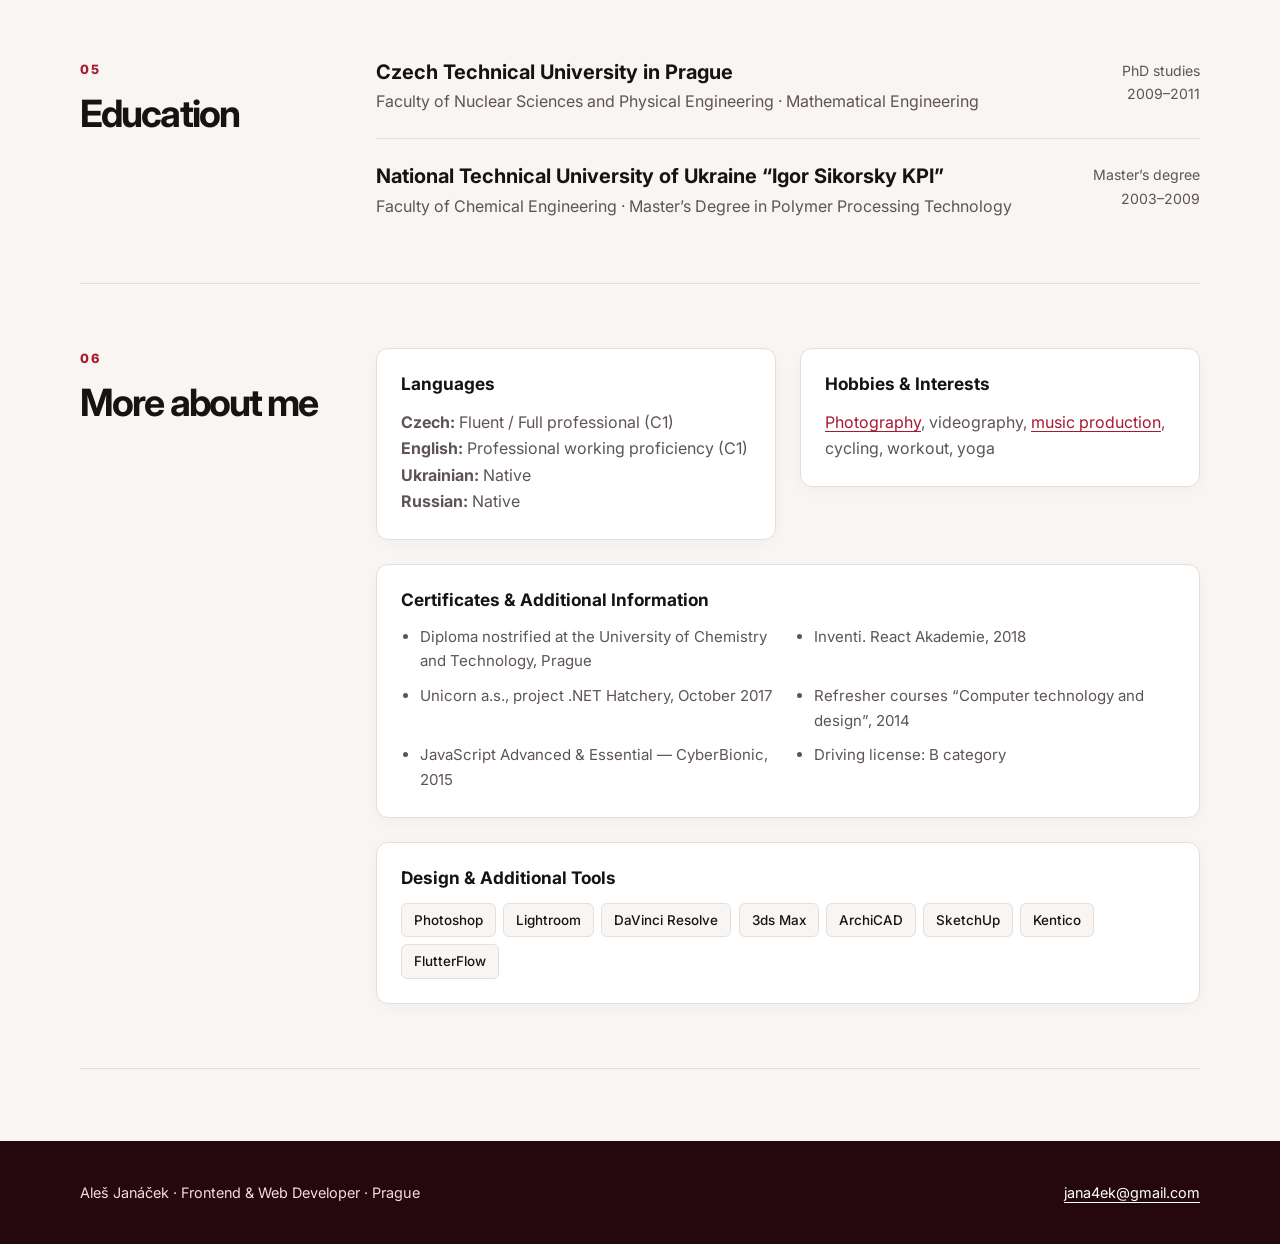
==== commit b0678430: "feat: show CupHere first in project portfolio" ====
--- a/index.html
+++ b/index.html
@@ -480,6 +480,37 @@
                 <h2 id="projects-title" data-i18n="projects_title">Selected web projects</h2>
             </div>
             <div class="section-body project-grid">
+                <article class="project-card" id="project-cuphere" aria-labelledby="cuphere-title">
+                    <div>
+                        <a class="cuphere-preview" href="https://cuphere.com" target="_blank" rel="noreferrer">
+                            <img src="assets/cuphere-icon.png" alt="CupHere" width="192" height="192" loading="lazy" decoding="async" />
+                        </a>
+                        <p class="project-type" data-i18n="cuphere_type">Independent product · Public release coming soon</p>
+                        <h3 id="cuphere-title">CupHere</h3>
+                        <p class="project-summary" data-i18n="cuphere_summary">Designed and developed a location-based PWA for spontaneous, face-to-face coffee meetings nearby, with real-time meeting discovery, geolocation, authentication, and meeting coordination. Responsible for product design, UI/UX, frontend and backend integration, database architecture, security, performance, and deployment. Public release coming soon.</p>
+                    </div>
+                    <div class="project-footer">
+                        <div class="tech-tag-list">
+                            <span class="tech-tag">React</span>
+                            <span class="tech-tag">TypeScript</span>
+                            <span class="tech-tag">Vite</span>
+                            <span class="tech-tag">React Hook Form</span>
+                            <span class="tech-tag">TanStack Query</span>
+                            <span class="tech-tag">Supabase</span>
+                            <span class="tech-tag">PostgreSQL</span>
+                            <span class="tech-tag">Supabase Auth</span>
+                            <span class="tech-tag">Realtime</span>
+                            <span class="tech-tag">RLS</span>
+                            <span class="tech-tag">PWA / Workbox</span>
+                            <span class="tech-tag">GitHub Actions</span>
+                            <span class="tech-tag">Hetzner</span>
+                        </div>
+                        <a class="project-link project-link--primary" href="https://cuphere.com" target="_blank" rel="noreferrer">
+                            <span data-i18n="cuphere_link">Visit cuphere.com — pre-launch landing page</span> <span aria-hidden="true">↗</span>
+                        </a>
+                    </div>
+                </article>
+
                 <!-- Euro-Center Card -->
                 <article class="project-card">
                     <div>
@@ -624,36 +655,7 @@
                     </div>
                 </article>
 
-                <article class="project-card" id="project-cuphere" aria-labelledby="cuphere-title">
-                    <div>
-                        <a class="cuphere-preview" href="https://cuphere.com" target="_blank" rel="noreferrer">
-                            <img src="assets/cuphere-icon.png" alt="CupHere" width="192" height="192" loading="lazy" decoding="async" />
-                        </a>
-                        <p class="project-type" data-i18n="cuphere_type">Independent product · Public release coming soon</p>
-                        <h3 id="cuphere-title">CupHere</h3>
-                        <p class="project-summary" data-i18n="cuphere_summary">Designed and developed a location-based PWA for spontaneous, face-to-face coffee meetings nearby, with real-time meeting discovery, geolocation, authentication, and meeting coordination. Responsible for product design, UI/UX, frontend and backend integration, database architecture, security, performance, and deployment. Public release coming soon.</p>
-                    </div>
-                    <div class="project-footer">
-                        <div class="tech-tag-list">
-                            <span class="tech-tag">React</span>
-                            <span class="tech-tag">TypeScript</span>
-                            <span class="tech-tag">Vite</span>
-                            <span class="tech-tag">React Hook Form</span>
-                            <span class="tech-tag">TanStack Query</span>
-                            <span class="tech-tag">Supabase</span>
-                            <span class="tech-tag">PostgreSQL</span>
-                            <span class="tech-tag">Supabase Auth</span>
-                            <span class="tech-tag">Realtime</span>
-                            <span class="tech-tag">RLS</span>
-                            <span class="tech-tag">PWA / Workbox</span>
-                            <span class="tech-tag">GitHub Actions</span>
-                            <span class="tech-tag">Hetzner</span>
-                        </div>
-                        <a class="project-link project-link--primary" href="https://cuphere.com" target="_blank" rel="noreferrer">
-                            <span data-i18n="cuphere_link">Visit cuphere.com — pre-launch landing page</span> <span aria-hidden="true">↗</span>
-                        </a>
-                    </div>
-                </article>
+
             </div>
         </section>
 
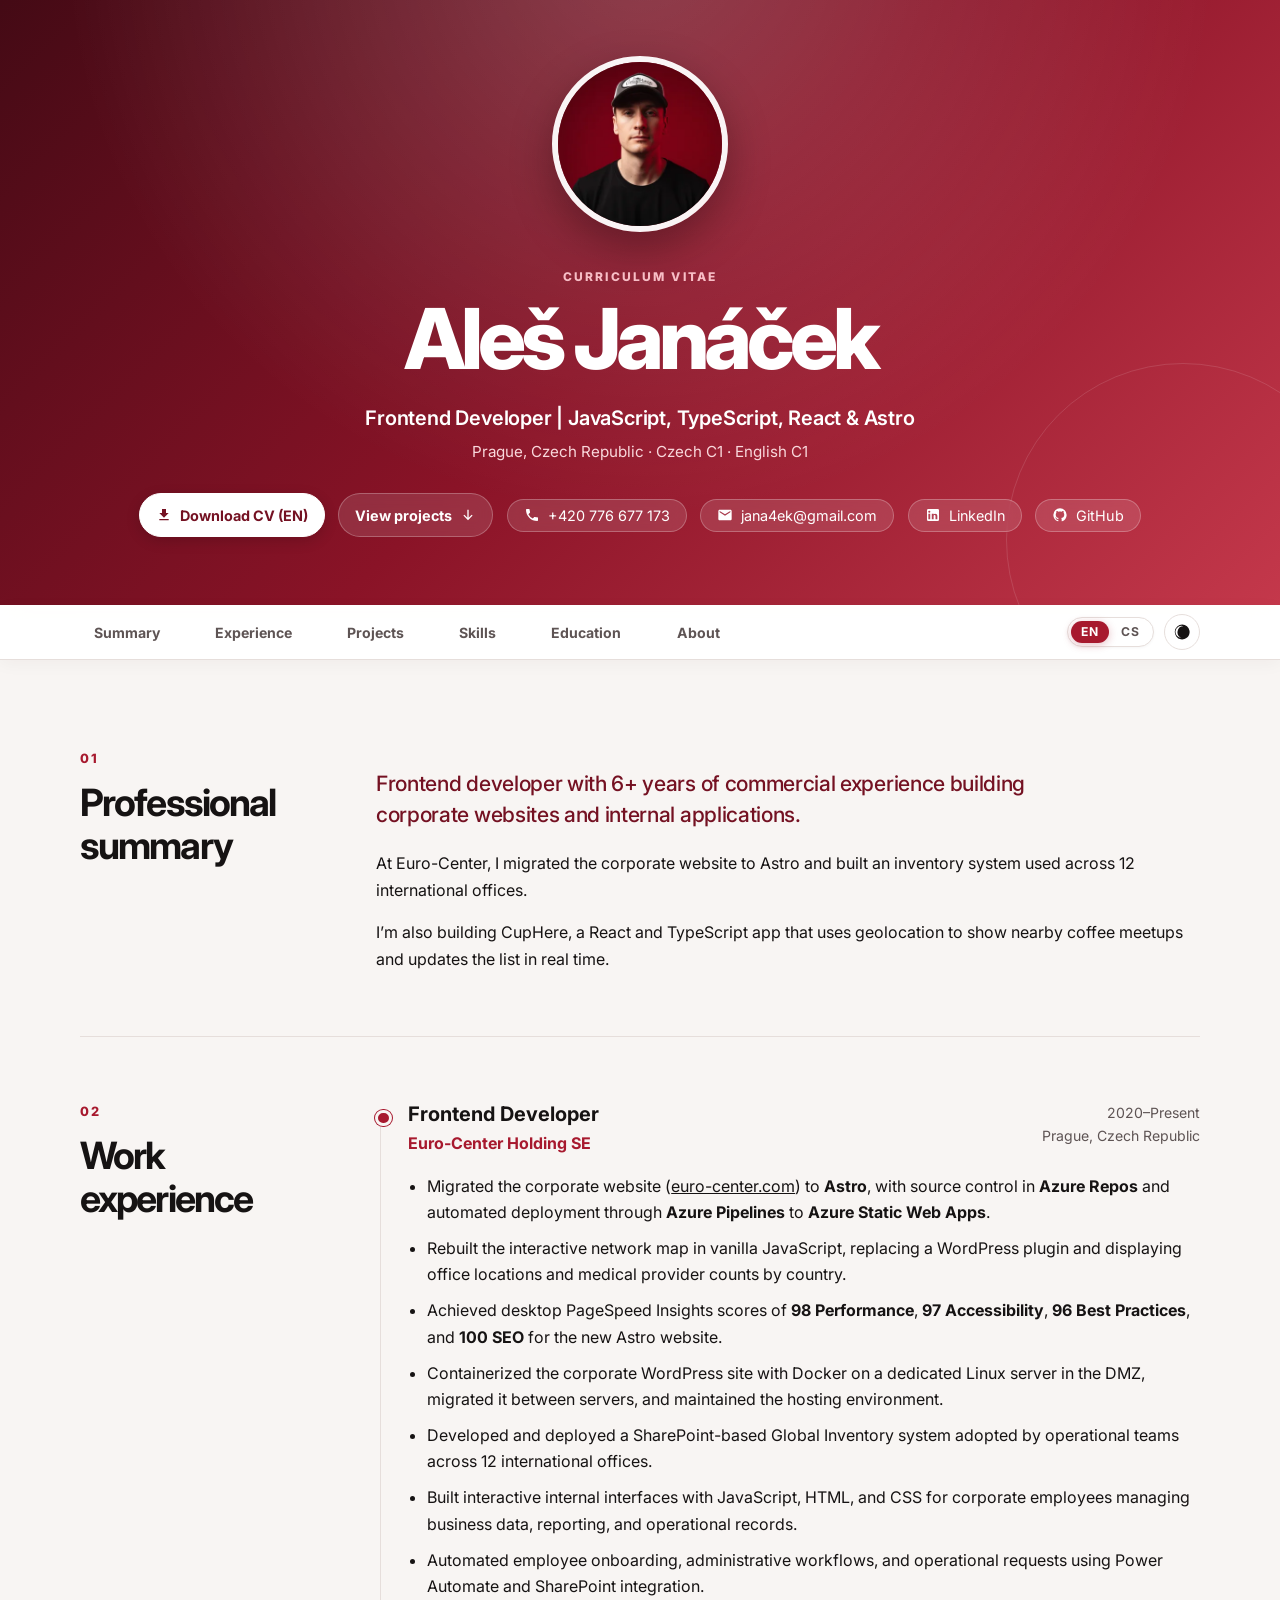
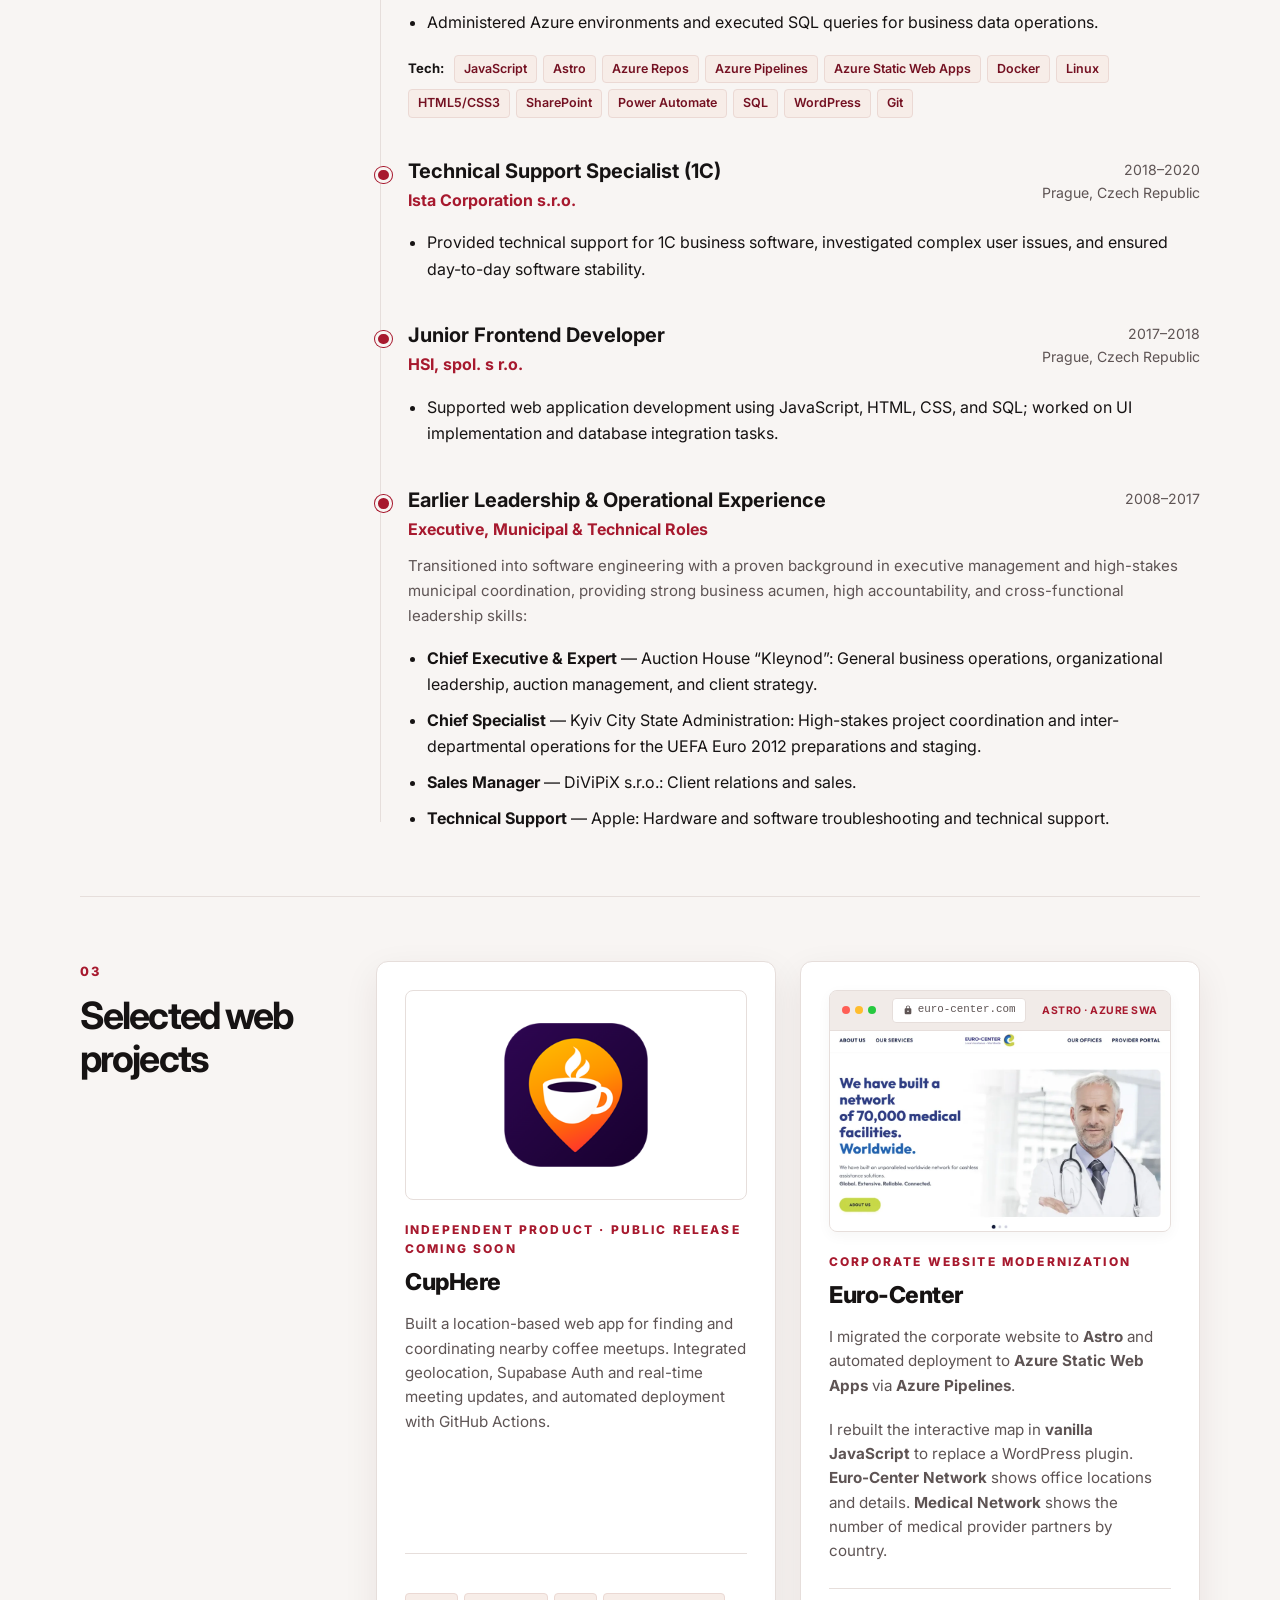
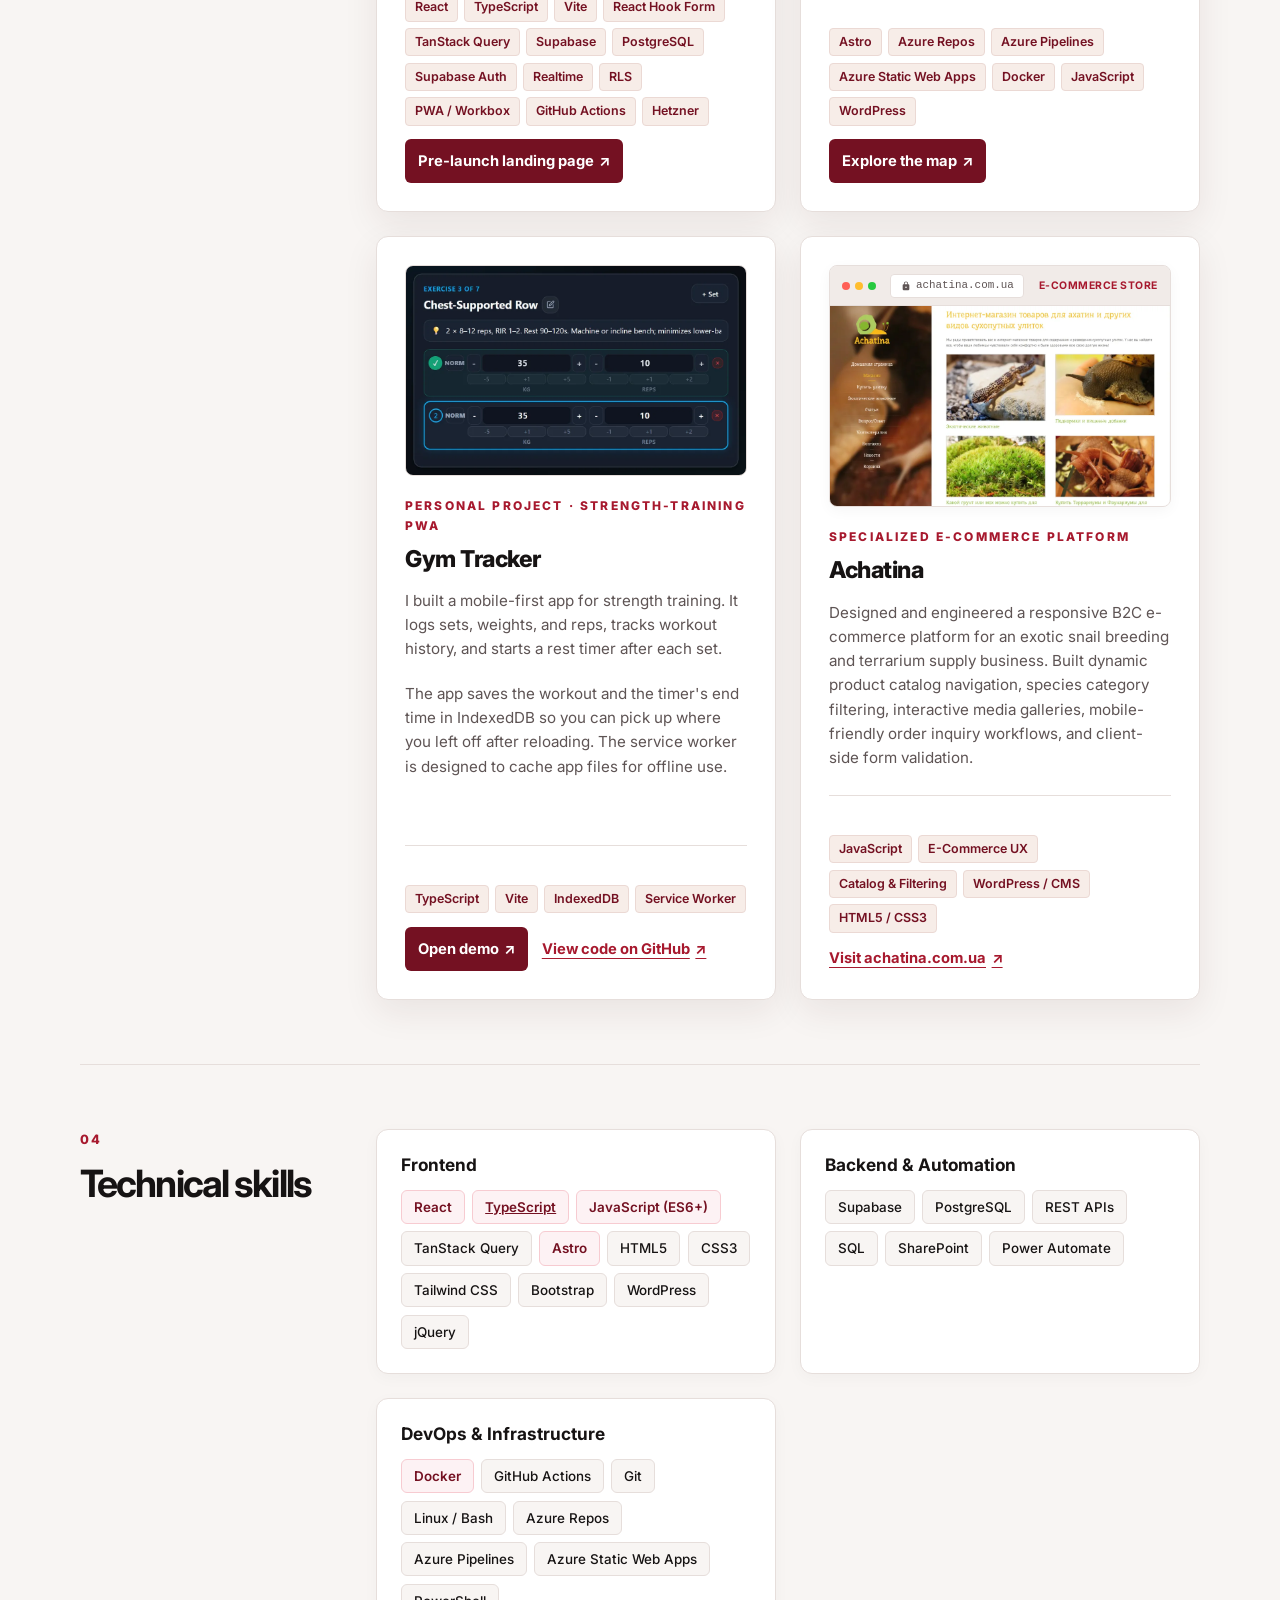
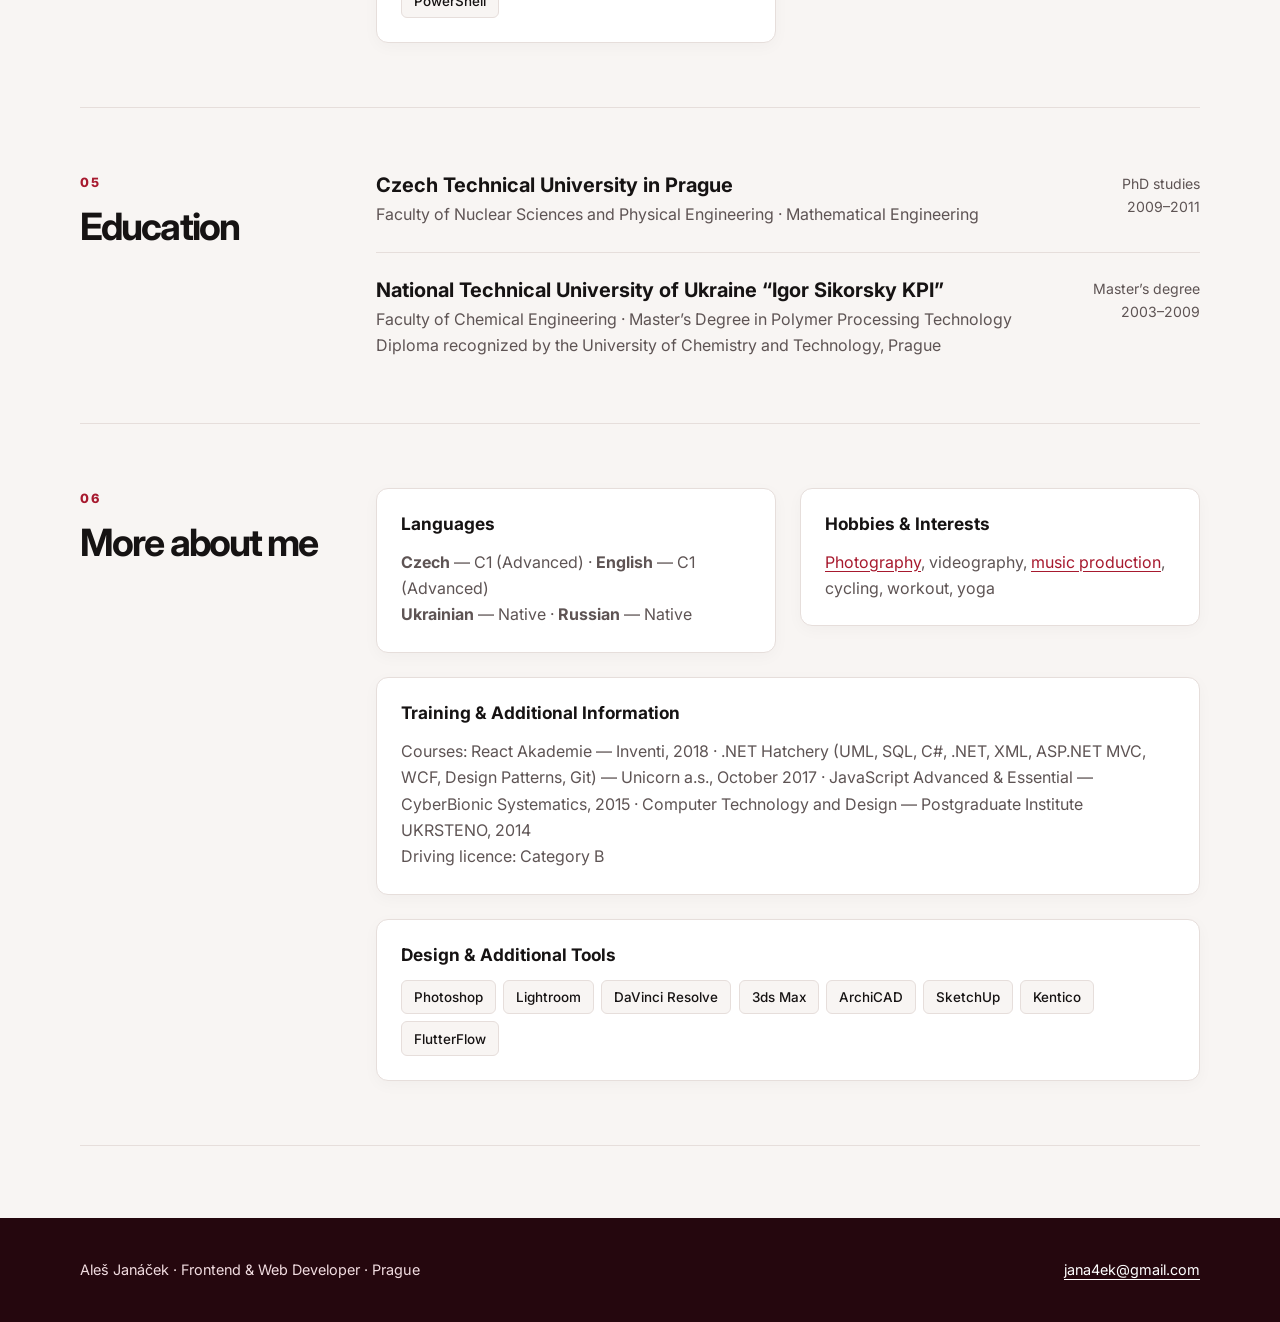
==== commit af5fa7e9: "updated" ====
--- a/index.html
+++ b/index.html
@@ -246,10 +246,8 @@
             </picture>
             <p class="profile-kicker" data-i18n="profile_kicker">Curriculum Vitae</p>
             <h1>Aleš Janáček</h1>
-            <p class="profile-role" data-i18n="profile_role">
-                Frontend &amp; Web Developer · JavaScript · Astro · Corporate Web Platforms
-            </p>
-            <p class="profile-location" data-i18n="profile_location">Prague, Czech Republic</p>
+            <p class="profile-role" data-i18n="profile_role">Frontend Developer | JavaScript, TypeScript, React &amp; Astro</p>
+            <p class="profile-location" data-i18n="profile_location">Prague, Czech Republic · Czech C1 · English C1</p>
 
             <div class="profile-links">
                 <div class="profile-actions">
@@ -343,15 +341,9 @@
                 <h2 id="summary-title" data-i18n="summary_title">Professional summary</h2>
             </div>
             <div class="section-body">
-                <p class="lead" data-i18n="summary_lead">
-                    Frontend Developer with 6+ years of commercial experience building internal web applications, modern corporate websites, and enterprise business automation solutions.
-                </p>
-                <p data-i18n-html="summary_p2">
-                    Skilled in <strong>JavaScript (ES6+)</strong>, <strong>Astro</strong>, HTML5, CSS3, Docker, SQL, and Git. Delivered responsive user interfaces, led the modernization and migration of corporate web platforms, and built SharePoint-based inventory systems adopted across 12 international offices.
-                </p>
-                <p data-i18n-html="summary_p3">
-                    Currently expanding capabilities into modern <strong>React</strong> and <strong>TypeScript</strong>. Use AI-assisted workflows for code exploration, prototyping, documentation, and test generation while reviewing all production changes manually.
-                </p>
+                <p class="lead" data-i18n="summary_lead">Frontend developer with 6+ years of commercial experience building corporate websites and internal applications.</p>
+                <p data-i18n-html="summary_p2">At Euro-Center, I migrated the corporate website to Astro and built an inventory system used across 12 international offices.</p>
+                <p data-i18n-html="summary_p3">I’m also building CupHere, a React and TypeScript app that uses geolocation to show nearby coffee meetups and updates the list in real time.</p>
             </div>
         </section>
 
@@ -376,11 +368,12 @@
                         <li data-i18n-html="exp1_b1">
                             Migrated the corporate website (<a href="https://www.euro-center.com" target="_blank" rel="noreferrer">euro-center.com</a>) to <strong>Astro</strong>, with source control in <strong>Azure Repos</strong> and automated deployment through <strong>Azure Pipelines</strong> to <strong>Azure Static Web Apps</strong>.
                         </li>
+                        <li data-i18n="exp1_map">Rebuilt the interactive network map in vanilla JavaScript, replacing a WordPress plugin and displaying office locations and medical provider counts by country.</li>
                         <li data-i18n-html="exp1_b2">
                             Achieved desktop PageSpeed Insights scores of <strong>98 Performance</strong>, <strong>97 Accessibility</strong>, <strong>96 Best Practices</strong>, and <strong>100 SEO</strong> for the new Astro website.
                         </li>
                         <li data-i18n-html="exp1_b3">
-                            Containerized the corporate WordPress platform using <strong>Docker</strong> on a dedicated Linux server in a secured <strong>DMZ</strong> environment; executed seamless server migrations and maintained corporate web infrastructure with 99.9% uptime.
+                            Containerized the corporate WordPress site with Docker on a dedicated Linux server in the DMZ, migrated it between servers, and maintained the hosting environment.
                         </li>
                         <li data-i18n-html="exp1_b4">
                             Developed and deployed a SharePoint-based Global Inventory system adopted by operational teams across 12 international offices.
@@ -466,7 +459,10 @@
                             <strong>Chief Specialist</strong> — Kyiv City State Administration: High-stakes project coordination and inter-departmental operations for the UEFA Euro 2012 preparations and staging.
                         </li>
                         <li data-i18n-html="exp4_b3">
-                            <strong>Sales Manager &amp; Technical Support</strong> — DiViPiX s.r.o. &amp; Apple: Client relations, hardware/software troubleshooting, and technical support.
+                            <strong>Sales Manager</strong> — DiViPiX s.r.o.: Client relations and sales.
+                        </li>
+                        <li data-i18n-html="exp4_b4">
+                            <strong>Technical Support</strong> — Apple: Hardware and software troubleshooting and technical support.
                         </li>
                     </ul>
                 </article>
@@ -487,7 +483,7 @@
                         </a>
                         <p class="project-type" data-i18n="cuphere_type">Independent product · Public release coming soon</p>
                         <h3 id="cuphere-title">CupHere</h3>
-                        <p class="project-summary" data-i18n="cuphere_summary">Designed and developed a location-based PWA for spontaneous, face-to-face coffee meetings nearby, with real-time meeting discovery, geolocation, authentication, and meeting coordination. Responsible for product design, UI/UX, frontend and backend integration, database architecture, security, performance, and deployment. Public release coming soon.</p>
+                        <p class="project-summary" data-i18n="cuphere_summary">Built a location-based web app for finding and coordinating nearby coffee meetups. Integrated geolocation, Supabase Auth and real-time meeting updates, and automated deployment with GitHub Actions.</p>
                     </div>
                     <div class="project-footer">
                         <div class="tech-tag-list">
@@ -506,7 +502,7 @@
                             <span class="tech-tag">Hetzner</span>
                         </div>
                         <a class="project-link project-link--primary" href="https://cuphere.com" target="_blank" rel="noreferrer">
-                            <span data-i18n="cuphere_link">Visit cuphere.com — pre-launch landing page</span> <span aria-hidden="true">↗</span>
+                            <span data-i18n="cuphere_link">Pre-launch landing page</span> <span aria-hidden="true">↗</span>
                         </a>
                     </div>
                 </article>
@@ -669,7 +665,11 @@
                 <div class="skill-group">
                     <h3 data-i18n="skills_group_frontend">Frontend</h3>
                     <div class="skill-badges">
+                        <span class="skill-badge highlight">React</span>
+                        <a class="skill-badge highlight" href="#project-gym-tracker"
+                            aria-label="TypeScript in Gym Tracker" data-i18n-attr="aria-label:gym_tracker_skill_link">TypeScript</a>
                         <span class="skill-badge highlight">JavaScript (ES6+)</span>
+                        <span class="skill-badge">TanStack Query</span>
                         <span class="skill-badge highlight">Astro</span>
                         <span class="skill-badge">HTML5</span>
                         <span class="skill-badge">CSS3</span>
@@ -681,17 +681,10 @@
                 </div>
 
                 <div class="skill-group">
-                    <h3 data-i18n="skills_group_learning">Expanding / Learning</h3>
-                    <div class="skill-badges">
-                        <span class="skill-badge learning">React</span>
-                        <a class="skill-badge learning" href="#project-gym-tracker"
-                            aria-label="TypeScript in Gym Tracker" data-i18n-attr="aria-label:gym_tracker_skill_link">TypeScript</a>
-                    </div>
-                </div>
-
-                <div class="skill-group">
                     <h3 data-i18n="skills_group_backend">Backend &amp; Automation</h3>
                     <div class="skill-badges">
+                        <span class="skill-badge">Supabase</span>
+                        <span class="skill-badge">PostgreSQL</span>
                         <span class="skill-badge">REST APIs</span>
                         <span class="skill-badge">SQL</span>
                         <span class="skill-badge">SharePoint</span>
@@ -703,9 +696,12 @@
                     <h3 data-i18n="skills_group_devops">DevOps &amp; Infrastructure</h3>
                     <div class="skill-badges">
                         <span class="skill-badge highlight">Docker</span>
+                        <span class="skill-badge">GitHub Actions</span>
                         <span class="skill-badge">Git</span>
                         <span class="skill-badge">Linux / Bash</span>
-                        <span class="skill-badge">Azure</span>
+                        <span class="skill-badge">Azure Repos</span>
+                        <span class="skill-badge">Azure Pipelines</span>
+                        <span class="skill-badge">Azure Static Web Apps</span>
                         <span class="skill-badge">PowerShell</span>
                     </div>
                 </div>
@@ -730,6 +726,7 @@
                     <div>
                         <h3 data-i18n="edu2_school">National Technical University of Ukraine “Igor Sikorsky KPI”</h3>
                         <p data-i18n="edu2_fac">Faculty of Chemical Engineering · Master’s Degree in Polymer Processing Technology</p>
+                        <p data-i18n="edu2_recognition">Diploma recognized by the University of Chemistry and Technology, Prague</p>
                     </div>
                     <p class="date" data-i18n-html="edu2_date">Master’s degree<br />2003–2009</p>
                 </article>
@@ -746,10 +743,8 @@
                 <div>
                     <h3 data-i18n="details_languages_title">Languages</h3>
                     <p data-i18n-html="details_languages_p">
-                        <strong>Czech:</strong> Fluent / Full professional (C1)<br />
-                        <strong>English:</strong> Professional working proficiency (C1)<br />
-                        <strong>Ukrainian:</strong> Native<br />
-                        <strong>Russian:</strong> Native
+                        <strong>Czech</strong> — C1 (Advanced) · <strong>English</strong> — C1 (Advanced)<br />
+                        <strong>Ukrainian</strong> — Native · <strong>Russian</strong> — Native
                     </p>
                 </div>
                 <div>
@@ -759,15 +754,9 @@
                     </p>
                 </div>
                 <div class="wide-detail">
-                    <h3 data-i18n="details_certs_title">Certificates &amp; Additional Information</h3>
-                    <ul>
-                        <li data-i18n="details_certs_1">Diploma nostrified at the University of Chemistry and Technology, Prague</li>
-                        <li data-i18n="details_certs_2">Inventi. React Akademie, 2018</li>
-                        <li data-i18n="details_certs_3">Unicorn a.s., project .NET Hatchery, October 2017</li>
-                        <li data-i18n="details_certs_4">Refresher courses “Computer technology and design”, 2014</li>
-                        <li data-i18n="details_certs_5">JavaScript Advanced &amp; Essential — CyberBionic, 2015</li>
-                        <li data-i18n="details_certs_6">Driving license: B category</li>
-                    </ul>
+                    <h3 data-i18n="details_certs_title">Training &amp; Additional Information</h3>
+                    <p data-i18n="details_courses">Courses: React Akademie — Inventi, 2018 · .NET Hatchery (UML, SQL, C#, .NET, XML, ASP.NET MVC, WCF, Design Patterns, Git) — Unicorn a.s., October 2017 · JavaScript Advanced &amp; Essential — CyberBionic Systematics, 2015 · Computer Technology and Design — Postgraduate Institute UKRSTENO, 2014</p>
+                    <p data-i18n="details_licence">Driving licence: Category B</p>
                 </div>
 
                 <div class="wide-detail">
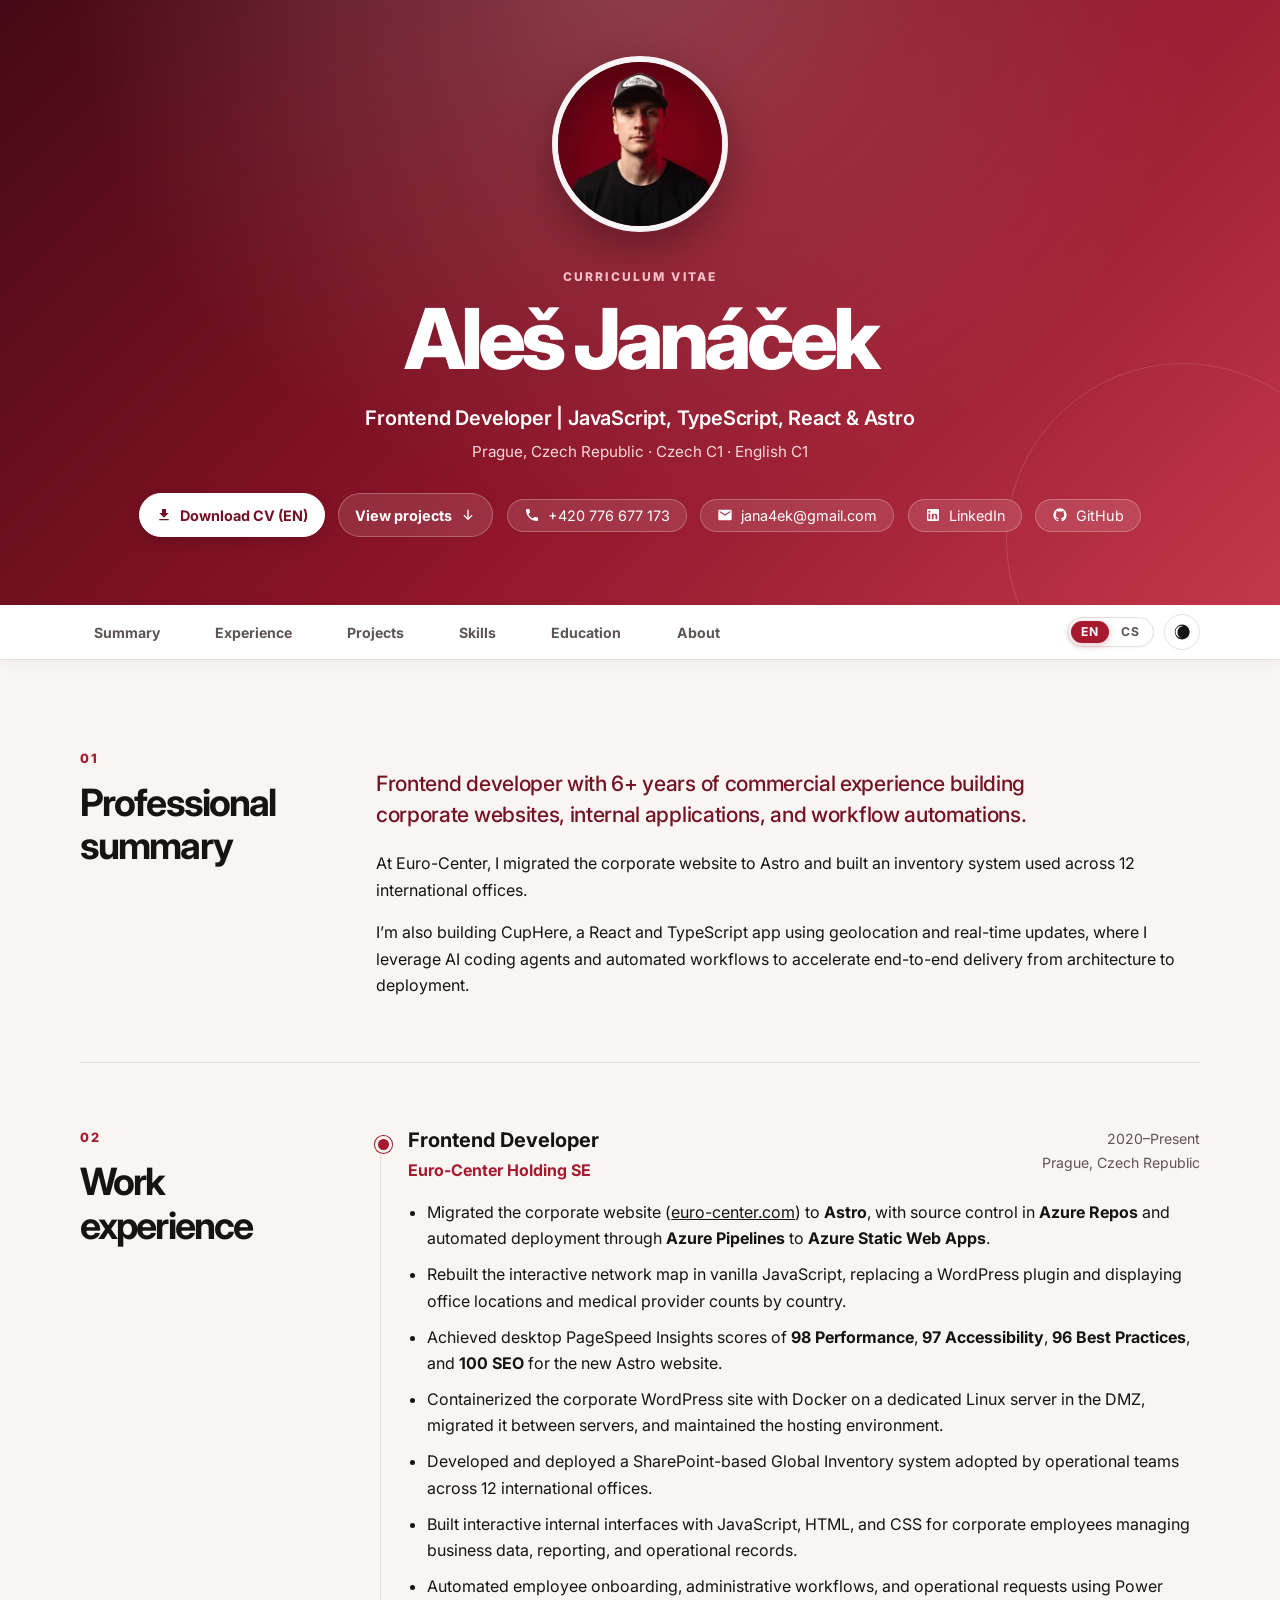
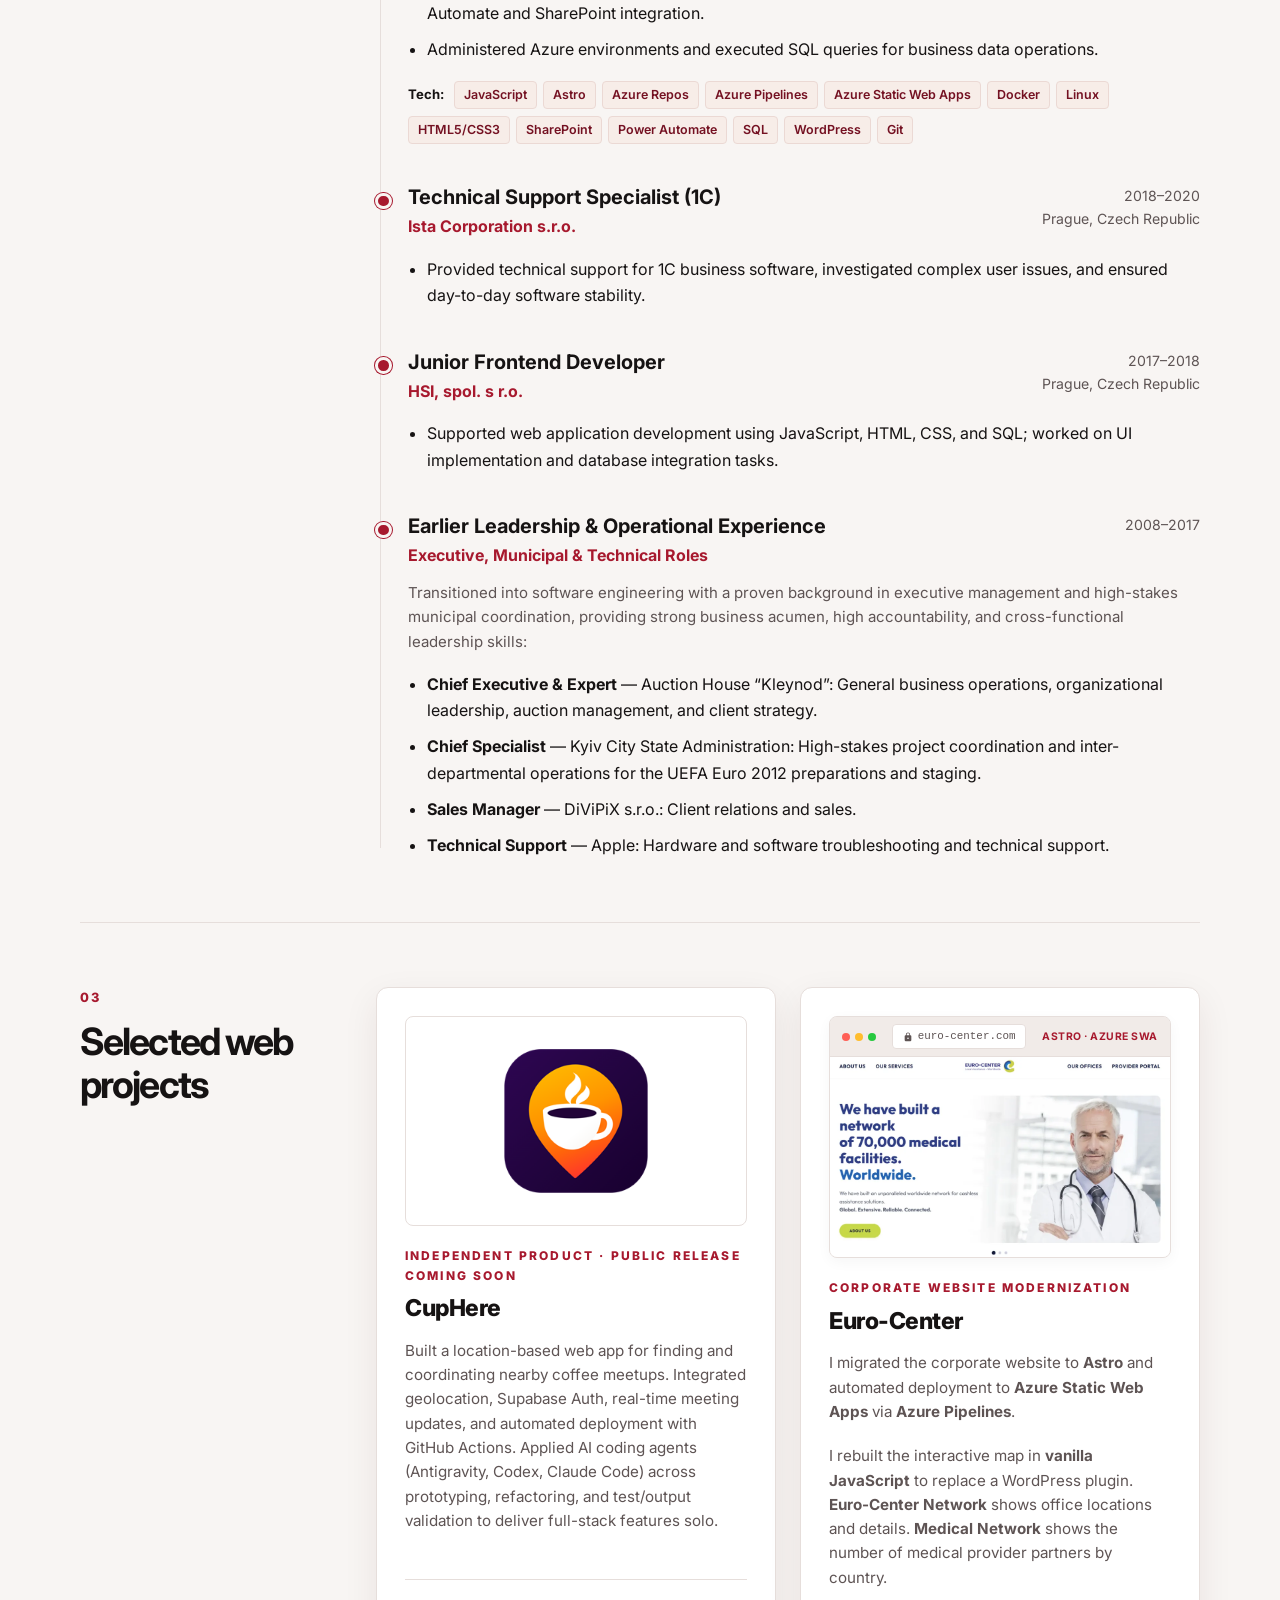
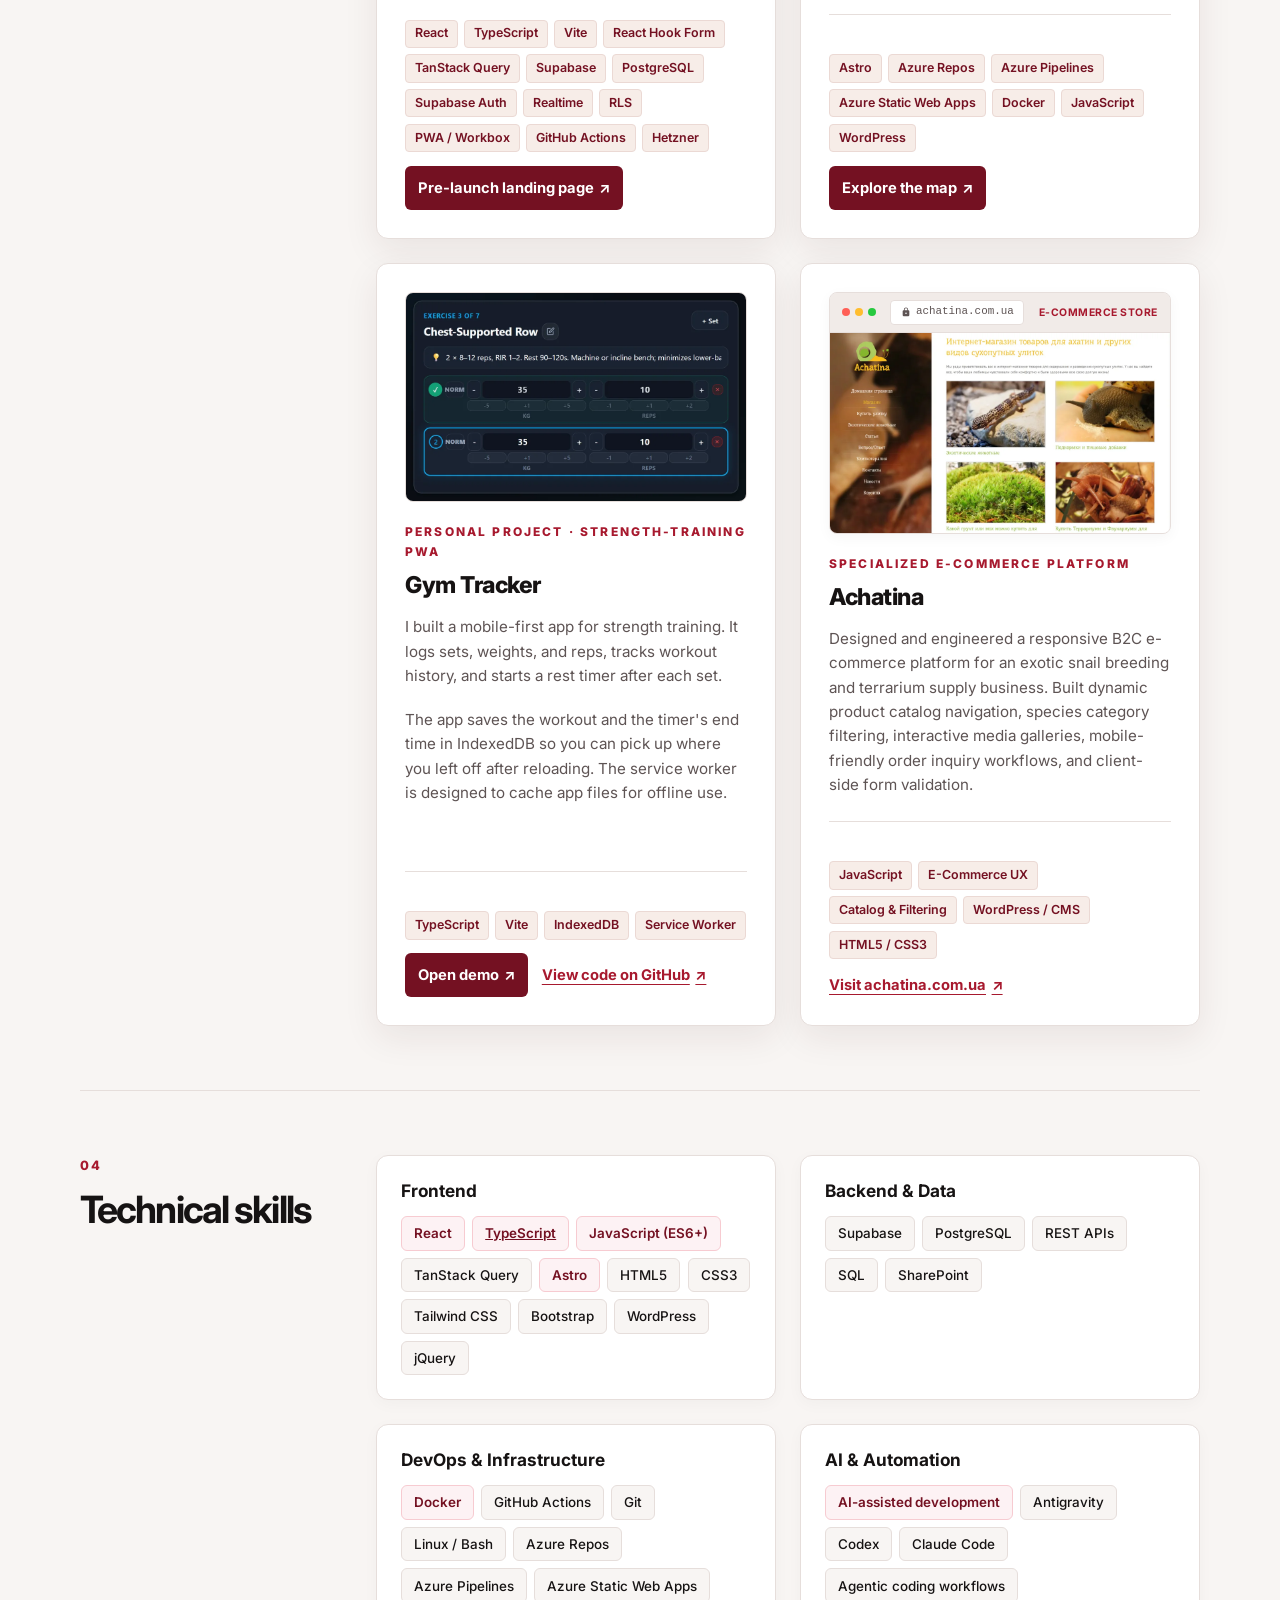
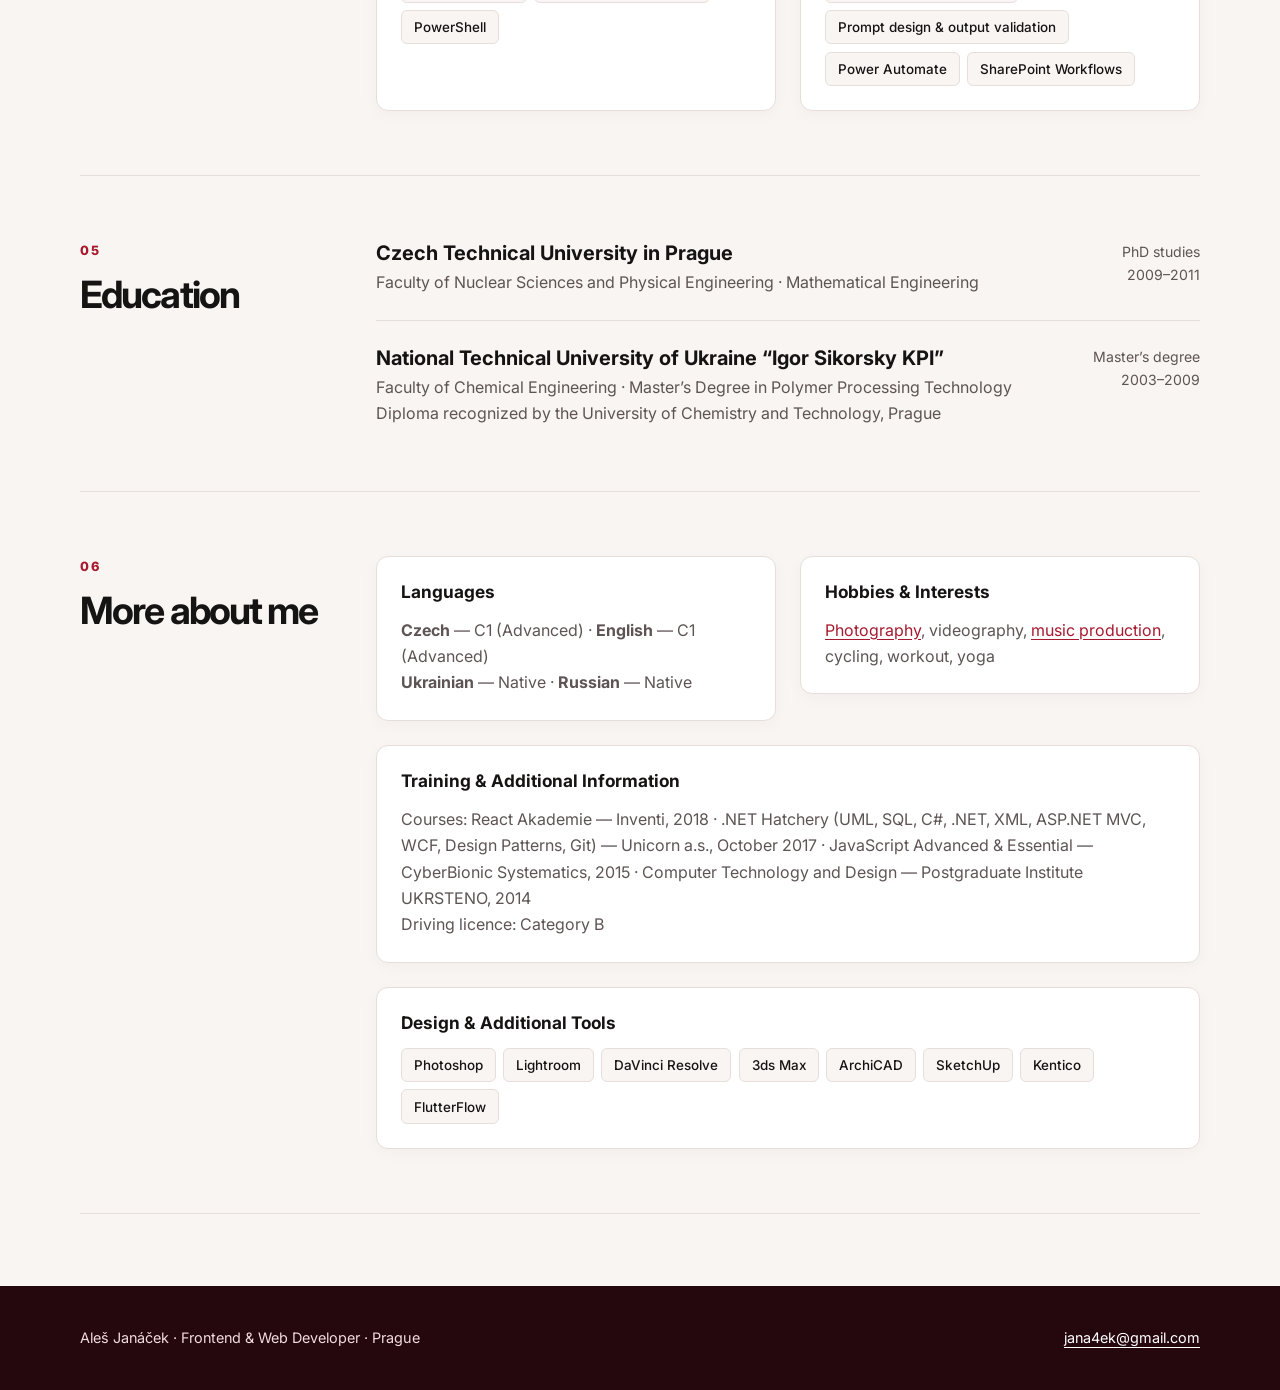
==== commit f875593f: "updated" ====
--- a/index.html
+++ b/index.html
@@ -139,7 +139,7 @@
                     "@type": "Occupation",
                     "name": "Frontend & Web Developer",
                     "occupationalCategory": "15-1254.00",
-                    "skills": "JavaScript, Astro, React, TypeScript, HTML5, CSS3, Docker, Microsoft Azure, Azure Repos, Azure Pipelines, Azure Static Web Apps, Git, CI/CD, Web Automation, SharePoint, Power Automate, SQL, WordPress"
+                    "skills": "JavaScript, Astro, React, TypeScript, HTML5, CSS3, Docker, Microsoft Azure, Azure Repos, Azure Pipelines, Azure Static Web Apps, Git, CI/CD, Web Automation, AI-assisted development, Agentic coding workflows, SharePoint, Power Automate, SharePoint Workflows, SQL, WordPress"
                 },
                 "alumniOf": [
                     {
@@ -171,6 +171,9 @@
                     "Core Web Vitals",
                     "SharePoint",
                     "Power Automate",
+                    "SharePoint Workflows",
+                    "AI-assisted development",
+                    "Agentic coding workflows",
                     "SQL",
                     "WordPress",
                     "Linux"
@@ -341,9 +344,9 @@
                 <h2 id="summary-title" data-i18n="summary_title">Professional summary</h2>
             </div>
             <div class="section-body">
-                <p class="lead" data-i18n="summary_lead">Frontend developer with 6+ years of commercial experience building corporate websites and internal applications.</p>
+                <p class="lead" data-i18n="summary_lead">Frontend developer with 6+ years of commercial experience building corporate websites, internal applications, and workflow automations.</p>
                 <p data-i18n-html="summary_p2">At Euro-Center, I migrated the corporate website to Astro and built an inventory system used across 12 international offices.</p>
-                <p data-i18n-html="summary_p3">I’m also building CupHere, a React and TypeScript app that uses geolocation to show nearby coffee meetups and updates the list in real time.</p>
+                <p data-i18n-html="summary_p3">I’m also building CupHere, a React and TypeScript app using geolocation and real-time updates, where I leverage AI coding agents and automated workflows to accelerate end-to-end delivery from architecture to deployment.</p>
             </div>
         </section>
 
@@ -483,7 +486,7 @@
                         </a>
                         <p class="project-type" data-i18n="cuphere_type">Independent product · Public release coming soon</p>
                         <h3 id="cuphere-title">CupHere</h3>
-                        <p class="project-summary" data-i18n="cuphere_summary">Built a location-based web app for finding and coordinating nearby coffee meetups. Integrated geolocation, Supabase Auth and real-time meeting updates, and automated deployment with GitHub Actions.</p>
+                        <p class="project-summary" data-i18n="cuphere_summary">Built a location-based web app for finding and coordinating nearby coffee meetups. Integrated geolocation, Supabase Auth, real-time meeting updates, and automated deployment with GitHub Actions. Applied AI coding agents (Antigravity, Codex, Claude Code) across prototyping, refactoring, and test/output validation to deliver full-stack features solo.</p>
                     </div>
                     <div class="project-footer">
                         <div class="tech-tag-list">
@@ -681,14 +684,13 @@
                 </div>
 
                 <div class="skill-group">
-                    <h3 data-i18n="skills_group_backend">Backend &amp; Automation</h3>
+                    <h3 data-i18n="skills_group_backend">Backend &amp; Data</h3>
                     <div class="skill-badges">
                         <span class="skill-badge">Supabase</span>
                         <span class="skill-badge">PostgreSQL</span>
                         <span class="skill-badge">REST APIs</span>
                         <span class="skill-badge">SQL</span>
                         <span class="skill-badge">SharePoint</span>
-                        <span class="skill-badge">Power Automate</span>
                     </div>
                 </div>
 
@@ -703,6 +705,20 @@
                         <span class="skill-badge">Azure Pipelines</span>
                         <span class="skill-badge">Azure Static Web Apps</span>
                         <span class="skill-badge">PowerShell</span>
+                    </div>
+                </div>
+
+                <div class="skill-group">
+                    <h3 data-i18n="skills_group_ai">AI &amp; Automation</h3>
+                    <div class="skill-badges">
+                        <span class="skill-badge highlight" data-i18n="skill_ai_dev">AI-assisted development</span>
+                        <span class="skill-badge">Antigravity</span>
+                        <span class="skill-badge">Codex</span>
+                        <span class="skill-badge">Claude Code</span>
+                        <span class="skill-badge" data-i18n="skill_agentic">Agentic coding workflows</span>
+                        <span class="skill-badge" data-i18n="skill_prompt_val">Prompt design &amp; output validation</span>
+                        <span class="skill-badge">Power Automate</span>
+                        <span class="skill-badge">SharePoint Workflows</span>
                     </div>
                 </div>
             </div>
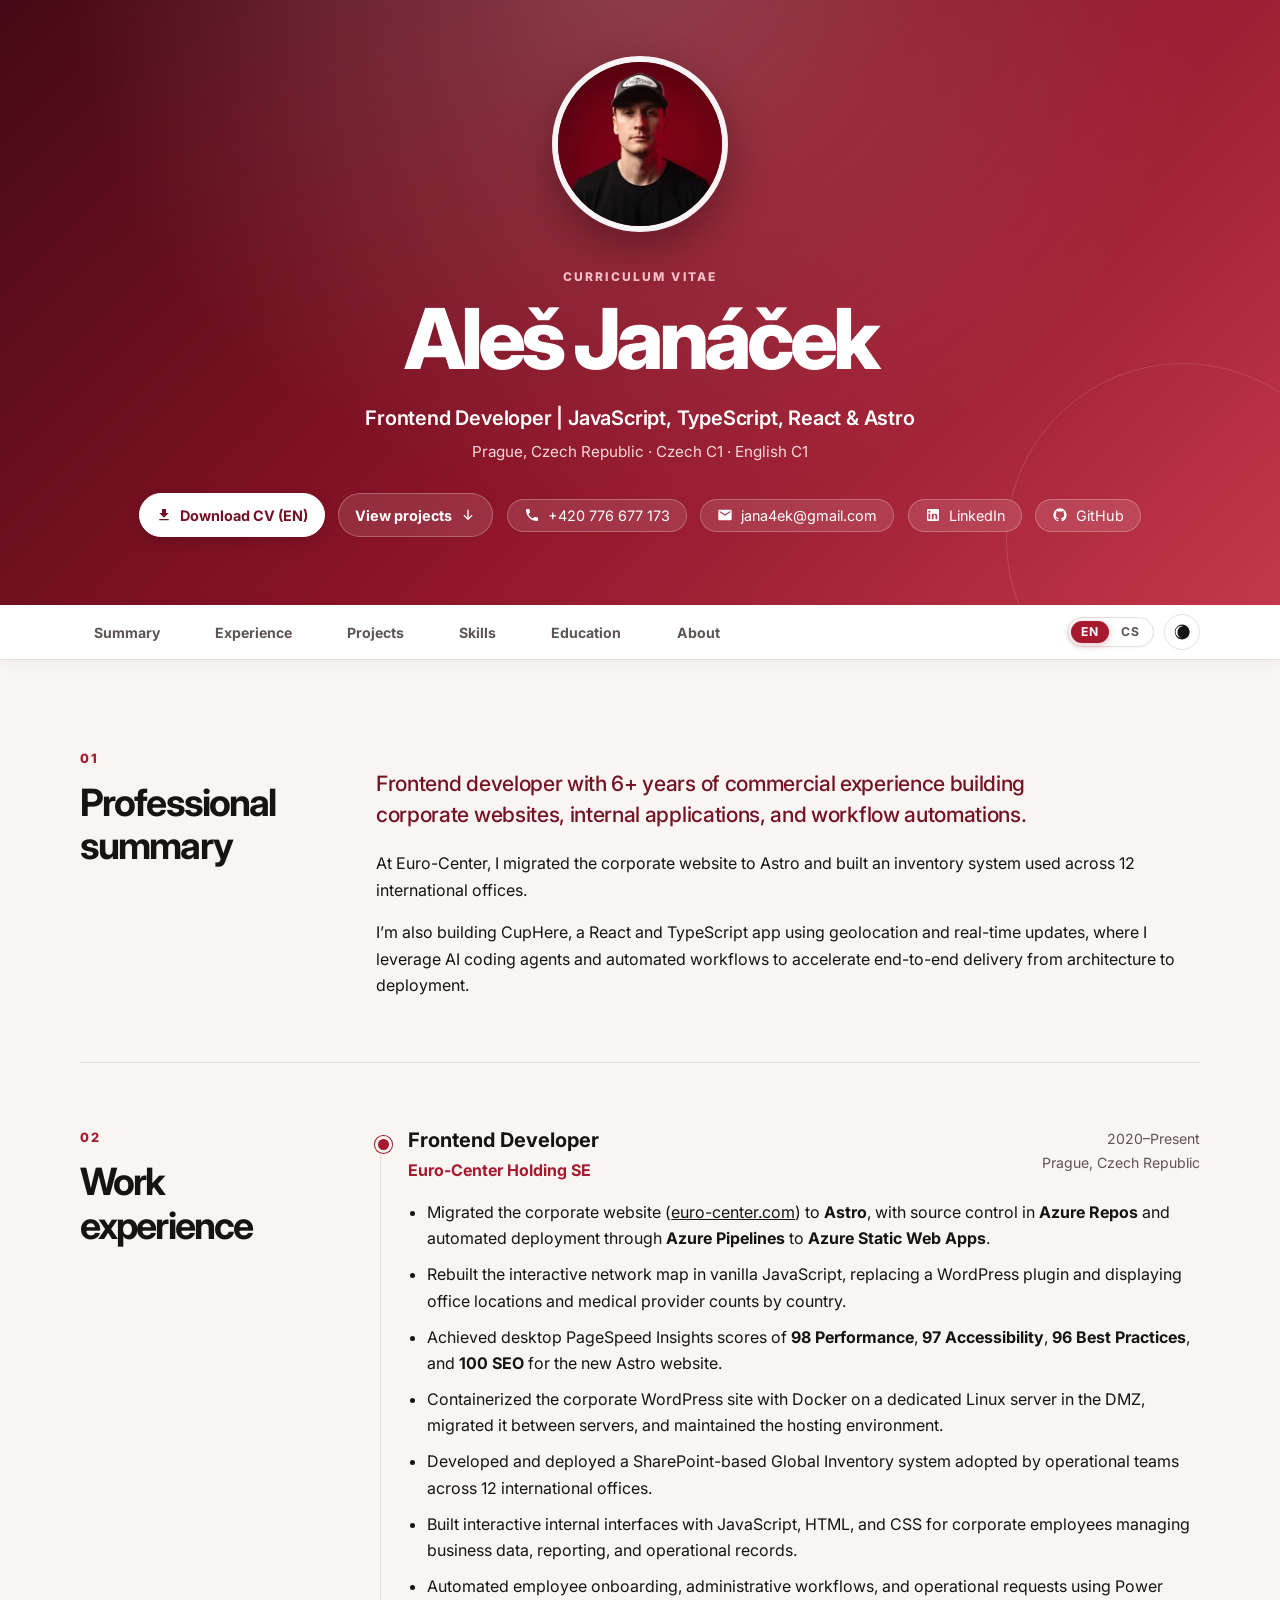
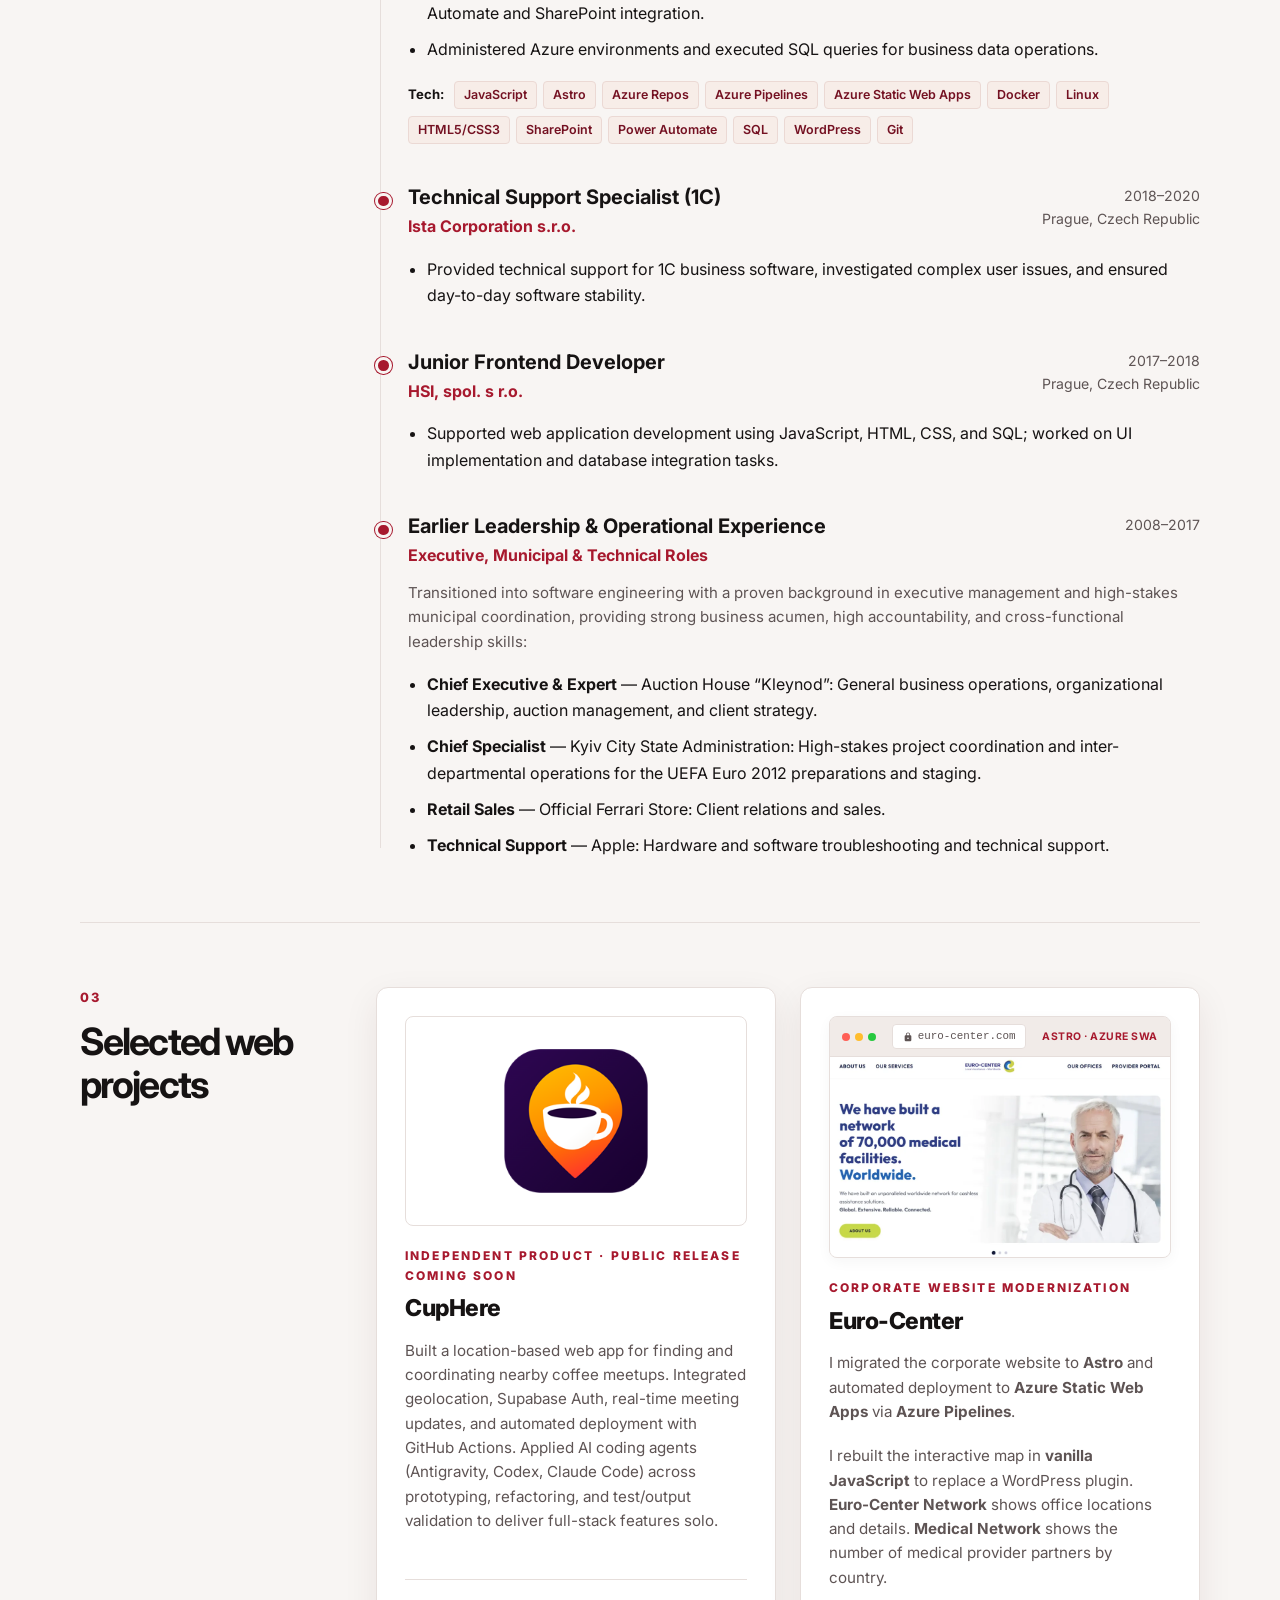
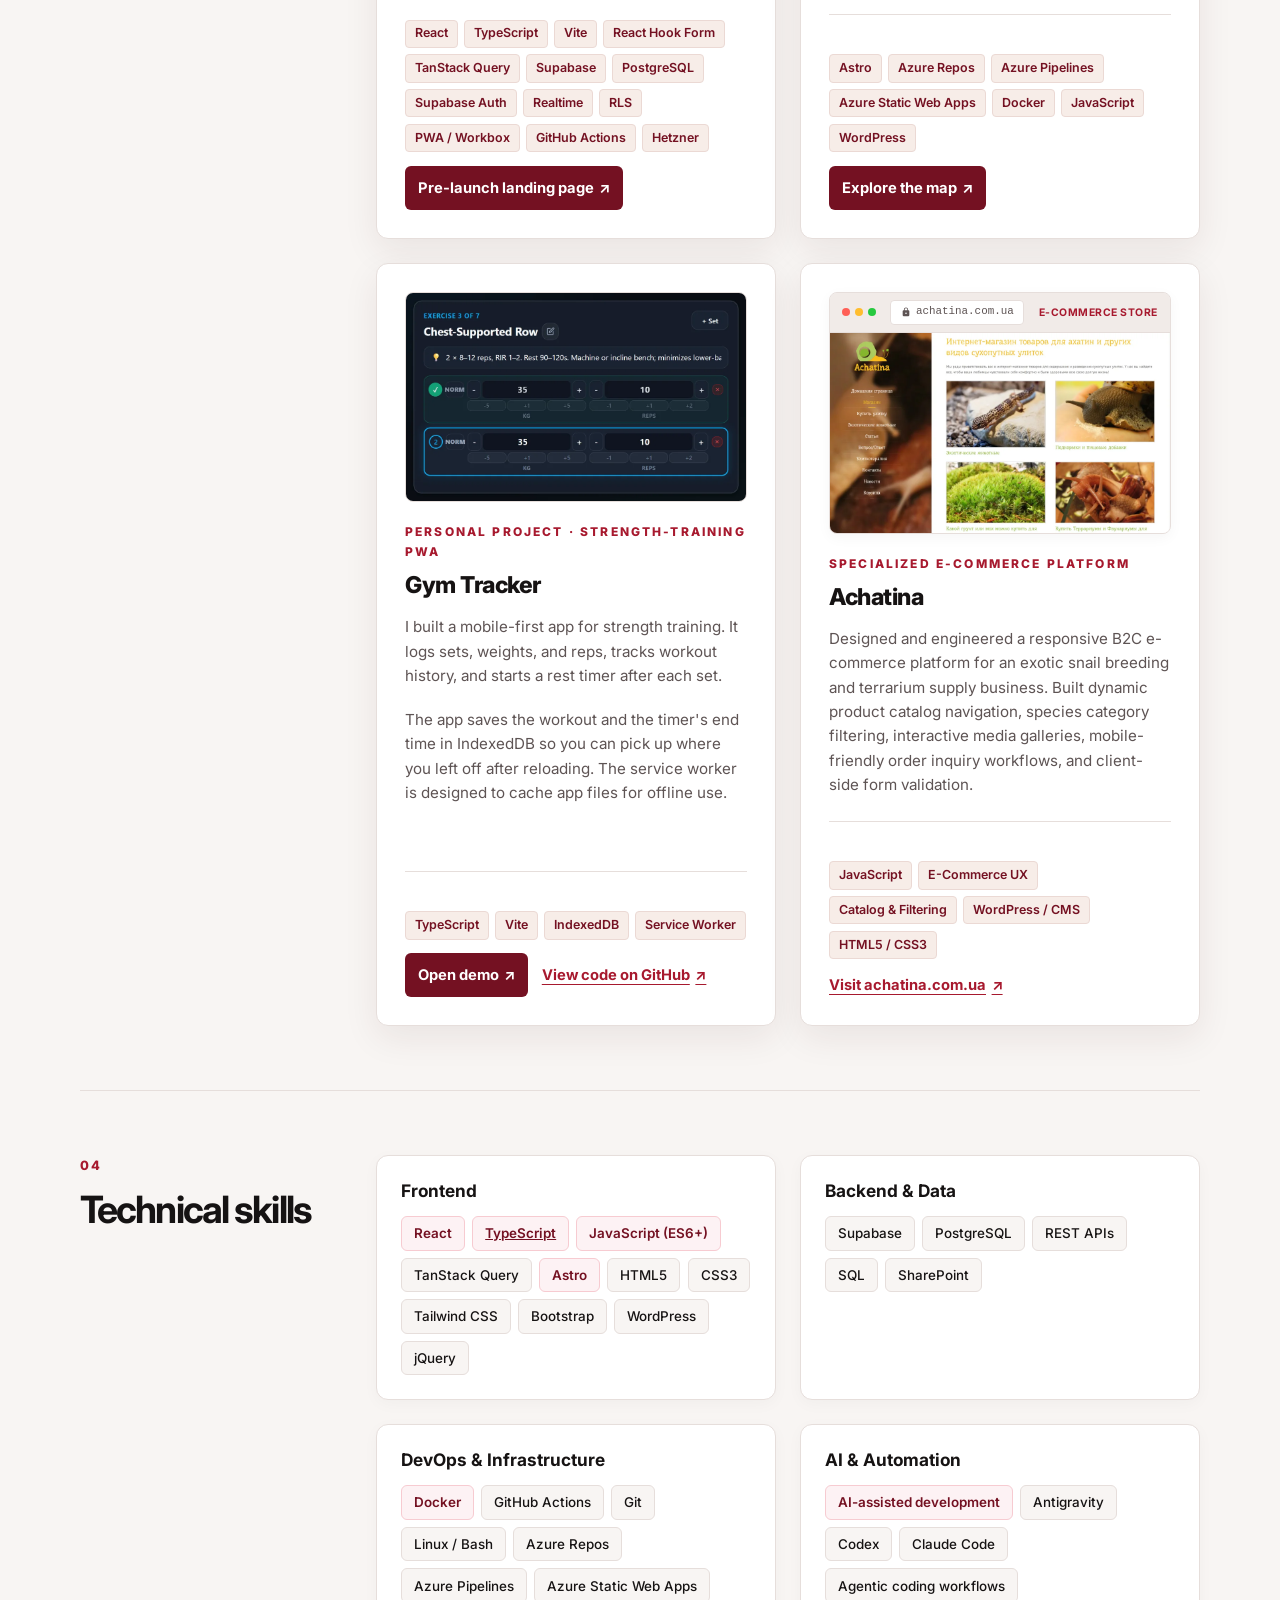
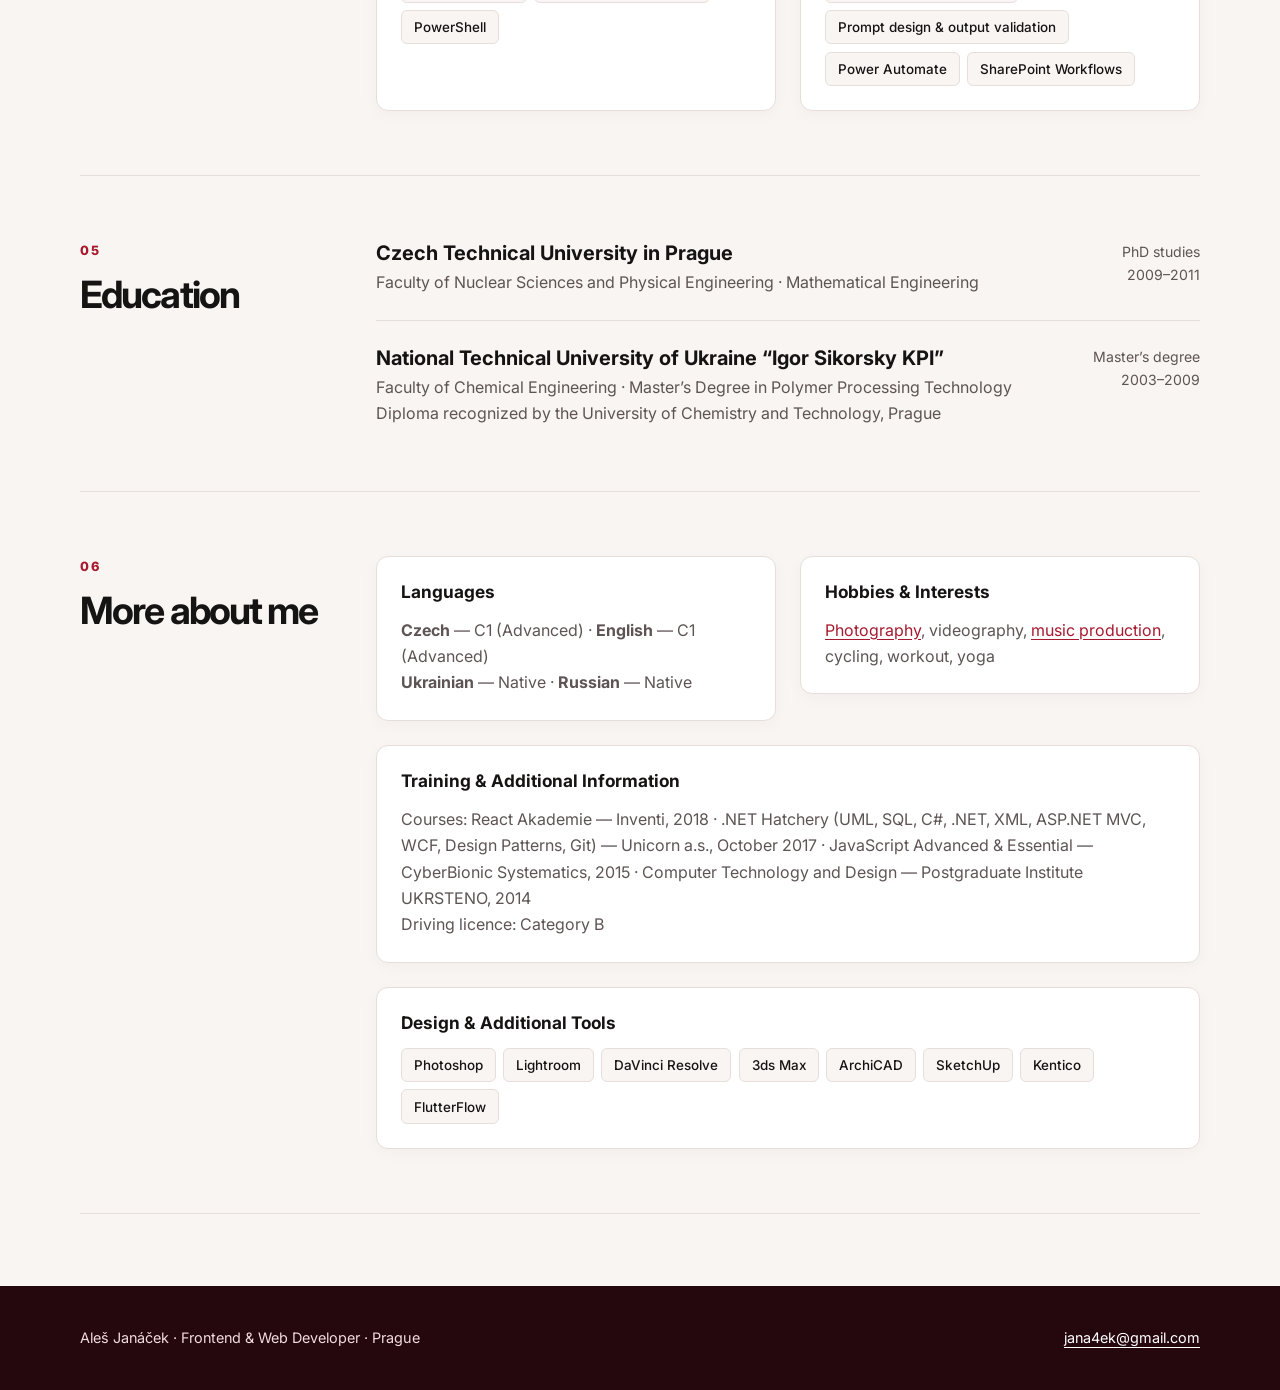
==== commit 40d91d75: "updated: Ferrari" ====
--- a/index.html
+++ b/index.html
@@ -462,7 +462,7 @@
                             <strong>Chief Specialist</strong> — Kyiv City State Administration: High-stakes project coordination and inter-departmental operations for the UEFA Euro 2012 preparations and staging.
                         </li>
                         <li data-i18n-html="exp4_b3">
-                            <strong>Sales Manager</strong> — DiViPiX s.r.o.: Client relations and sales.
+                            <strong>Retail Sales</strong> — Official Ferrari Store: Client relations and sales.
                         </li>
                         <li data-i18n-html="exp4_b4">
                             <strong>Technical Support</strong> — Apple: Hardware and software troubleshooting and technical support.
